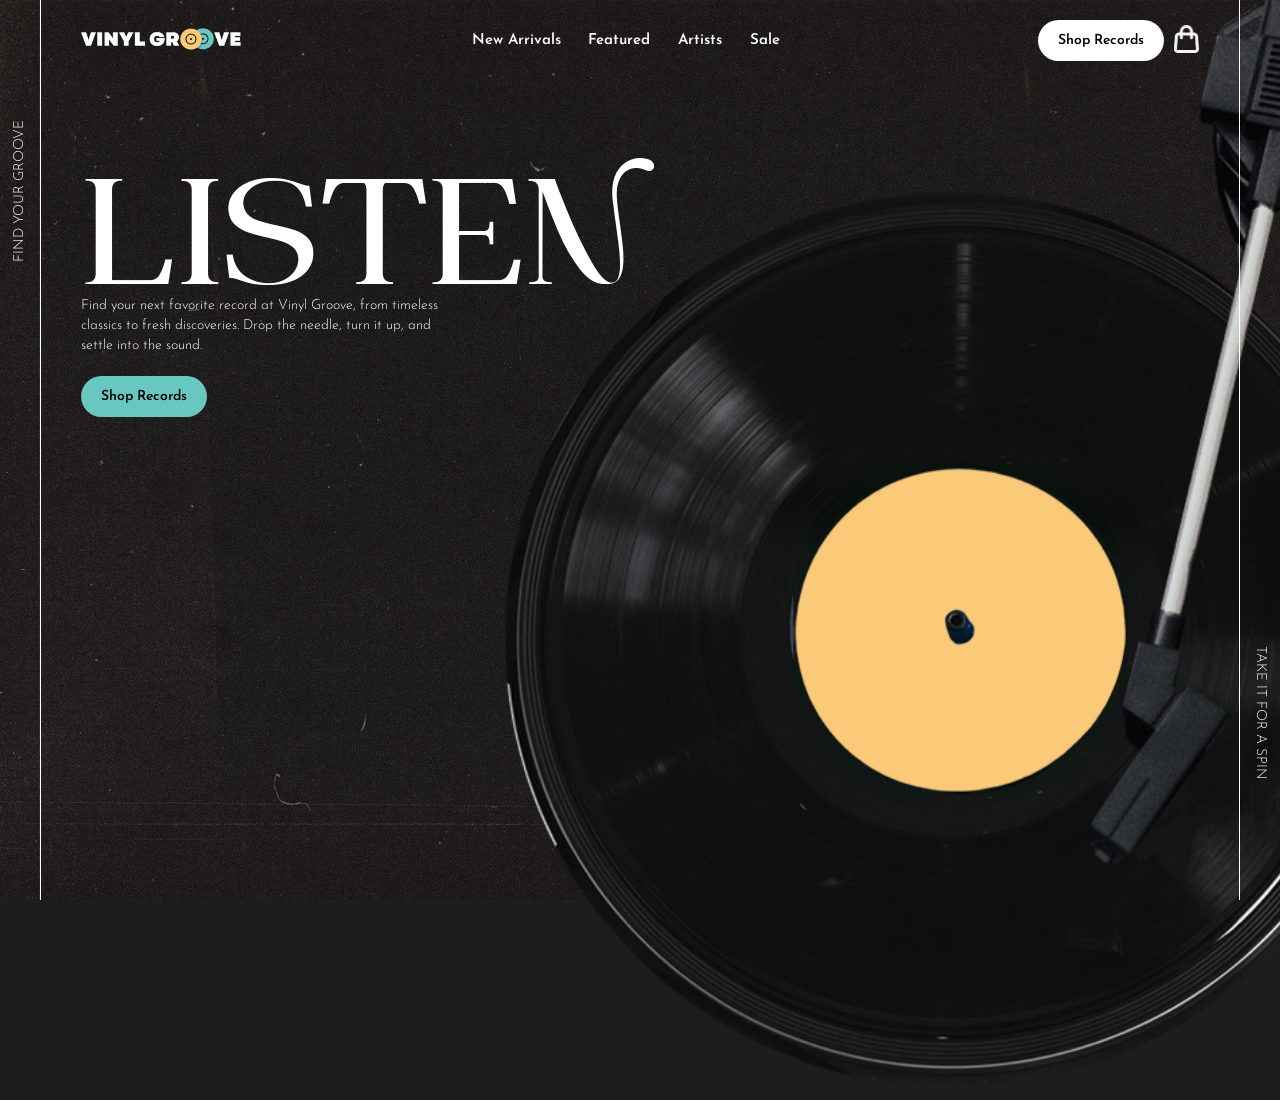
==== index.html @ 45698652 "HTML and Modal Pop-Up" ====
<!DOCTYPE html>
<html lang="en">

<head>
    <meta charset="UTF-8">
    <meta name="viewport" content="width=device-width, initial-scale=1.0">
    <title>Vinyl Groove</title>
    <link rel="stylesheet" type="text/css" href="styles.css" />
    <script defer src="script.js"></script>
</head>

<body>
    <div class="hero-img-background">
        <div class="find-your-groove">
            <p>Find Your Groove</p>
        </div>
        <div class="main-content">
            <header>
                <nav>
                    <h1>
                        <a href="index.html">
                            <img class="logo" src="images/Vinyl-Groove.png" alt="Vinyl Groove" />
                        </a>
                    </h1>
                    <label class="hamburger-menu">
                        <input type="checkbox" />
                    </label>
                    <ul class="nav-links">
                        <li><a href="index.html">New Arrivals</a></li>
                        <li><a href="">Featured</a></li>
                        <li><a href="">Artists</a></li>
                        <li><a href="">Sale</a></li>
                        <li><button data-modal-target="#modal" class="btn nav-btn hidden-on-desktop">Shop Records</button></li>
                    </ul>
                    <ul class="right-buttons">
                        <li><button data-modal-target="#modal" class="btn nav-btn hidden-on-mobile">Shop Records</button></li>
                        <li><a href=""><img src="images/Shopping_Bag.png" alt="Shopping Bag" class="shopping-bag" /></a></li>
                    </ul>
                </nav>
            </header>
            <main>
                <section id="hero">
                    <div class="hero-content">
                        <h2>Listen</h2>
                        <p>Find your next favorite record at Vinyl Groove, from timeless classics to fresh discoveries.
                            Drop the needle, turn it up, and settle into the sound.</p>
                        <button data-modal-target="#modal" class="btn">Shop Records</button>
                    </div>
                </section>
                <div class="modal" id="modal">
                    <div class="modal-content">
                        <button data-close-button class="close-button">&times;</button>
                        <div class="title-top">Buy One Record,</div>
                        <div class="title-bottom">Get One Free</div>
                        <div class="modal-body">
                            Double the vinyl, double the groove! Pick your favorites and give your collection a fresh
                            spin.
                        </div>
                        <button class="modal-btn">Shop the Sale</button>
                    </div>
                </div>
                <img id="modal-record" src="images/Modal_Record.png" alt="Vinyl Record" />
                <div id="overlay"></div>
            </main>
        </div>
        <div class="take-it-for-a-spin">
                <p>Take it for a Spin</p>
        </div>
    </div>
    <img class="record" src="images/Vinyl_Record.png" alt="Vinyl Record" />
    <img class="record-player" src="images/Vinyl_Record_Player.png" alt="Vinyl Record Player" />
</body>

</html>
---- styles.css ----
@import url("reset.css");
@import url('https://fonts.googleapis.com/css2?family=Josefin+Sans:ital,wght@0,100..700;1,100..700&display=swap');
@font-face {
    font-family: 'Miloner';
    src: url('fonts/miloner.medium.woff2') format('woff2');
    font-weight: normal;
    font-style: normal;
}

:root {
  --color-teal: #68C7C1;
  --color-brown: #764838;
  --color-darkgray: #1D1D1D;
  --color-yellow: #FACA78;

  --font-miloner: "Miloner", serif;
  --font-josefinsans: "Josefin Sans", sans-serif;

  --size-h2: 15rem;
  --size-bodytext: 1.4rem;
  --size-navtype: 1.5rem;

  --lineheight-h2: 135px;
  --lineheight-bodytext: 20px;
  --lineheight-navtype: 15px;

  --size-h2-tablet: 10rem;  
  --lineheight-h2-tablet: 120px;

  --size-h2-mobile: 8.5rem;
  --lineheight-h2-mobile: 90px;

  --size-h2-small-mobile: 6rem;
  --lineheight-h2-small-mobile: 65px;

  --fontweight-light: 300;
  --fontweight-semibold: 600;
  --fontweight-bold: 700;

  --bar-width: 30px;
  --bar-height: 3px;
  --hamburger-gap: 7px;
  --hamburger-margin-right: 4px;
  --hamburger-margin-top: 2px;
  --animation-timing: 500ms ease-in-out;
  --hamburger-height: calc(var(--bar-height) * 3 + var(--hamburger-gap) * 2);
}

/* -- Global -------------------------- */
html {
    font-size: 62.5%;
    font-family: var(--font-josefinsans);
    color: white;
    background-color: var(--color-darkgray);
    overflow: hidden;
}

a {
    color: white;
    text-decoration: none;
    font-weight: var(--fontweight-semibold);
}

.hero-img-background {
    background-image: url('images/Background-Image.png');
    background-size: cover;
    background-position: center;
    height: 100vh;
    display: flex;
}

h2 {
    font-family: var(--font-miloner);
    font-size: var(--size-h2);
    line-height: var(--lineheight-h2);
    text-transform: uppercase;
}

.find-your-groove {
    font-size: 1.4rem;
    font-weight: var(--fontweight-light);
    writing-mode: vertical-rl;
    transform: rotate(180deg);
    text-transform: uppercase;
    align-self: flex-start;
    padding-right: 1.3rem;
    padding-left: 1.3rem;
    padding-bottom: 12rem;
    border-left: 1px solid white;
    height: 100vh;
    z-index: 5;
    text-align: right;
}

.take-it-for-a-spin {
    font-size: 1.4rem;
    font-weight: var(--fontweight-light);
    writing-mode: vertical-rl;
    text-transform: uppercase;
    text-align: right;
    padding-right: 1.3rem;
    padding-left: 1.3rem;
    padding-bottom: 12rem;  
    border-left: 1px solid white;
    height: 100vh;
    z-index: 5;
}


.main-content {
    flex-grow: 1; 
}

.record-player {
    position: absolute;
    right: 0;
    bottom: 0;
    height: auto;
    width: 20%;
    z-index: 0;
}

/* -- Nav -------------------------- */
nav {
    display: flex;
    justify-content: space-between;
    align-items: center;
    padding: 2rem 4rem;
}

h1 {
    width: 160px;
}

.logo {
    width: 100%;
    height: auto;
}

.nav-links {
    display: flex;
    justify-content: space-between;
    font-size: var(--size-navtype);
    line-height: var(--lineheight-navtype);
    font-weight: var(--fontweight-semibold);
    width: 30%;
}

.nav-links li a:hover {
    color: var(--color-yellow);
    transition: 300ms ease-in-out;
}

.right-buttons {
    display: flex;
    gap: 1rem;
    align-items: center;
}

.hamburger-menu input {
    appearance: none;
}

.hamburger-menu {
    display: none;
}

.record {
    position: absolute;
    right: -30rem;
    bottom: -80%;
    width: 90%;
    height: auto;
}

.hidden-on-desktop {
    display: none;
}

.nav-btn {
    background-color: white;
}

.shopping-bag {
    width: 2.5rem;
    height: auto;
}

/* -- Hero Section -------------------------- */
#hero {
    padding-left: 4rem;
    min-height: 90vh;
    width: 100%;
    padding-top: 8rem;
}

.hero-content p {
    font-size: var(--size-bodytext);
    line-height: var(--lineheight-bodytext);
    font-weight: var(--fontweight-light);
    padding-bottom: 2rem;
    font-family: var(--font-josefinsans);
    width: 33%;
}

/* -- Buttons -------------------------- */
button {
    padding: 1.3rem 2rem;
    background-color: var(--color-teal);
    border-radius: 50px;
    border: none;
    font-weight: var(--fontweight-semibold);
    font-family: var(--font-josefinsans);
    font-size: var(--size-bodytext);
}

button a {
    color: black;
}

/* -- Modal -------------------------- */
*,
*::after,
*::before {
  box-sizing: border-box;
}

.modal {
  position: fixed;
  top: 50%;
  left: 50%;
  transform: translate(-50%, -50%) scale(0);
  transition: 200ms ease-in-out;
  z-index: 35;
  background-image: url('images/Modal_Background.png');
  background-size: cover;
  height: 500px;
  max-height: 80%;
  color: black;
  aspect-ratio: 1/1;
}

.modal.active {
  transform: translate(-50%, -50%) scale(1);
}

.title-top {
  font-size: 3.6rem;
  font-weight: var(--fontweight-light);
  text-align: center;
}

.title-bottom {
  font-size: 4.8rem;
  font-weight: var(--fontweight-bold);
  text-transform: uppercase;
  text-align: center;
}

.modal-btn {
    margin: 0 auto;
    display: block;
    background-color: var(--color-yellow);
}

.modal-btn:hover {
    background-color: var(--color-brown);
    transition: 300ms ease-in-out;
    color: white;
}

.close-button {
  cursor: pointer;
  border: none;
  outline: none;
  background: none;
  font-size: 6rem;
  font-weight: var(--fontweight-light);
  color: rgb(135, 135, 135);
}

.close-button:hover {
    color: rgba(0, 0, 0, .5);
    transition: 200ms ease-in-out;
}

.modal-body {
  text-align: center;
  width: 65%;
  font-weight: var(--fontweight-light);
  font-size: var(--size-bodytext);
  line-height: var(--lineheight-bodytext);
  margin: 0 auto;
  padding-top: 0.5rem;
  padding-bottom: 2rem;
}

#overlay {
  position: fixed;
  opacity: 0;
  top: 0;
  left: 0;
  right: 0;
  bottom: 0;
  background-color: rgba(0, 0, 0, .5);
  pointer-events: none;
  transition: 200ms ease-in-out;
}

#overlay.active {
  pointer-events: all;
  opacity: 1;
  z-index: 30;
}

#modal-record {
    transform: scale(0);
    position: fixed;
    top: 25%;
    left: 48%;
}

#modal-record.active {
    transform: scale(1);
    transition: 200ms ease-in-out;
    z-index: 31;
}

@media (max-width:1550px) {
    .record {
        bottom: -55%;
    }
}

@media (max-width:1440px) {
    .record {
        right: -15rem;
        bottom: -20rem;
        width: 75%;
    }
}

@media (max-width:1150px) {
    h1 {
        margin-right: auto;
        margin-left: auto;
    }

    .hero-content p {
        width: 50%;
    }

    .hidden-on-desktop {
        display: block;
    }

    .hidden-on-mobile {
        display: none;
    }

    h2 {
        font-size: var(--size-h2-mobile);
        line-height: var(--lineheight-h2-mobile);
        padding-top: 2rem;
    }
    .hamburger-menu::before,
    .hamburger-menu::after,
    .hamburger-menu input {
        content: "";
        width: var(--bar-width);
        height: var(--bar-height);
        background-color: white;
        transition: opacity var(--animation-timing), width var(--animation-timing), rotate var(--animation-timing), translate var(--animation-timing);
        transform-origin: right center;
        border-radius: 4px;
    }
    .hamburger-menu {
        --x-width: calc(var(--hamburger-height) * 1.414213562373095);

        display: flex;
        flex-direction: column;
        gap: var(--hamburger-gap);
        width: max-content;
        position: absolute;
        z-index: 20;
        cursor: pointer;
        padding: 0;
        margin-left: auto;
        margin-right: var(--hamburger-margin-right);
    }
    .hamburger-menu:has(input:checked) {
        position: fixed;
    }
    body:has(.hamburger-menu input:checked) {
    overflow: hidden;
}
    .hamburger-menu input {
        padding: 0;
        margin: 0;
        outline: none;
        pointer-events: none;
    }
    .hamburger-menu:has(input:checked)::before {
        rotate: -45deg;
        width: var(--x-width);
        translate: 0 calc(var(--bar-height) / -2);
    }
    .hamburger-menu:has(input:checked)::after {
        rotate: 45deg;
        width: var(--x-width);
        translate: 0 calc(var(--bar-height) / 2);
    }   
    .hamburger-menu input:checked {
        opacity: 0;
        width: 0;
    }
    .nav-links {
    position: fixed;        
    top: 0;
    right: 0;
    width: 100vw;           
    height: 100dvh;          
    
    translate: -100%;        
    transition: translate var(--animation-timing);

    display: flex;
    flex-direction: column;
    align-items: center;
    justify-content: center;

    gap: 5rem;
    background-image: url('images/Background-Image.png');
    background-size: cover;
    background-position: center;
    z-index: 10;
}
.hamburger-menu:has(input:checked) + .nav-links {
    translate: 0;
}
}

@media (max-width:800px) {
    .hero-content p {
        width: 70%;
    }
    .record {
        width: 90%;
    }

    .record-player {
        width: 22%;
    }
}

@media (max-width:700px) {
    .hero-content p {
        width: 85%;
    }
    .record {
        width: 100%;
    }

    .record-player {
        width: 25%;
    }
}

@media (max-width:600px) {
    .record {
        width: 130%;
    }

    .record-player {
        width: 30%;
    }
}

@media (max-width:455px) {
     .record {
        width: 173%;
    }

    h2 {
        font-size: var(--size-h2-small-mobile);
        line-height: var(--lineheight-h2-small-mobile);
        padding-top: 2rem;
    }
    .find-your-groove, .take-it-for-a-spin {
        font-size: 1.2rem;
        padding-left: 0.7rem;
        padding-right: 0.7rem;
        padding-bottom: 5rem; 
    }

    .logo {
        width: 120px;
        padding-left: 2rem;
    }
}

@media (max-width:320px) {
    h2 {
        font-size: 4rem;
    }

    .record {
        width: 200%;
    }
}
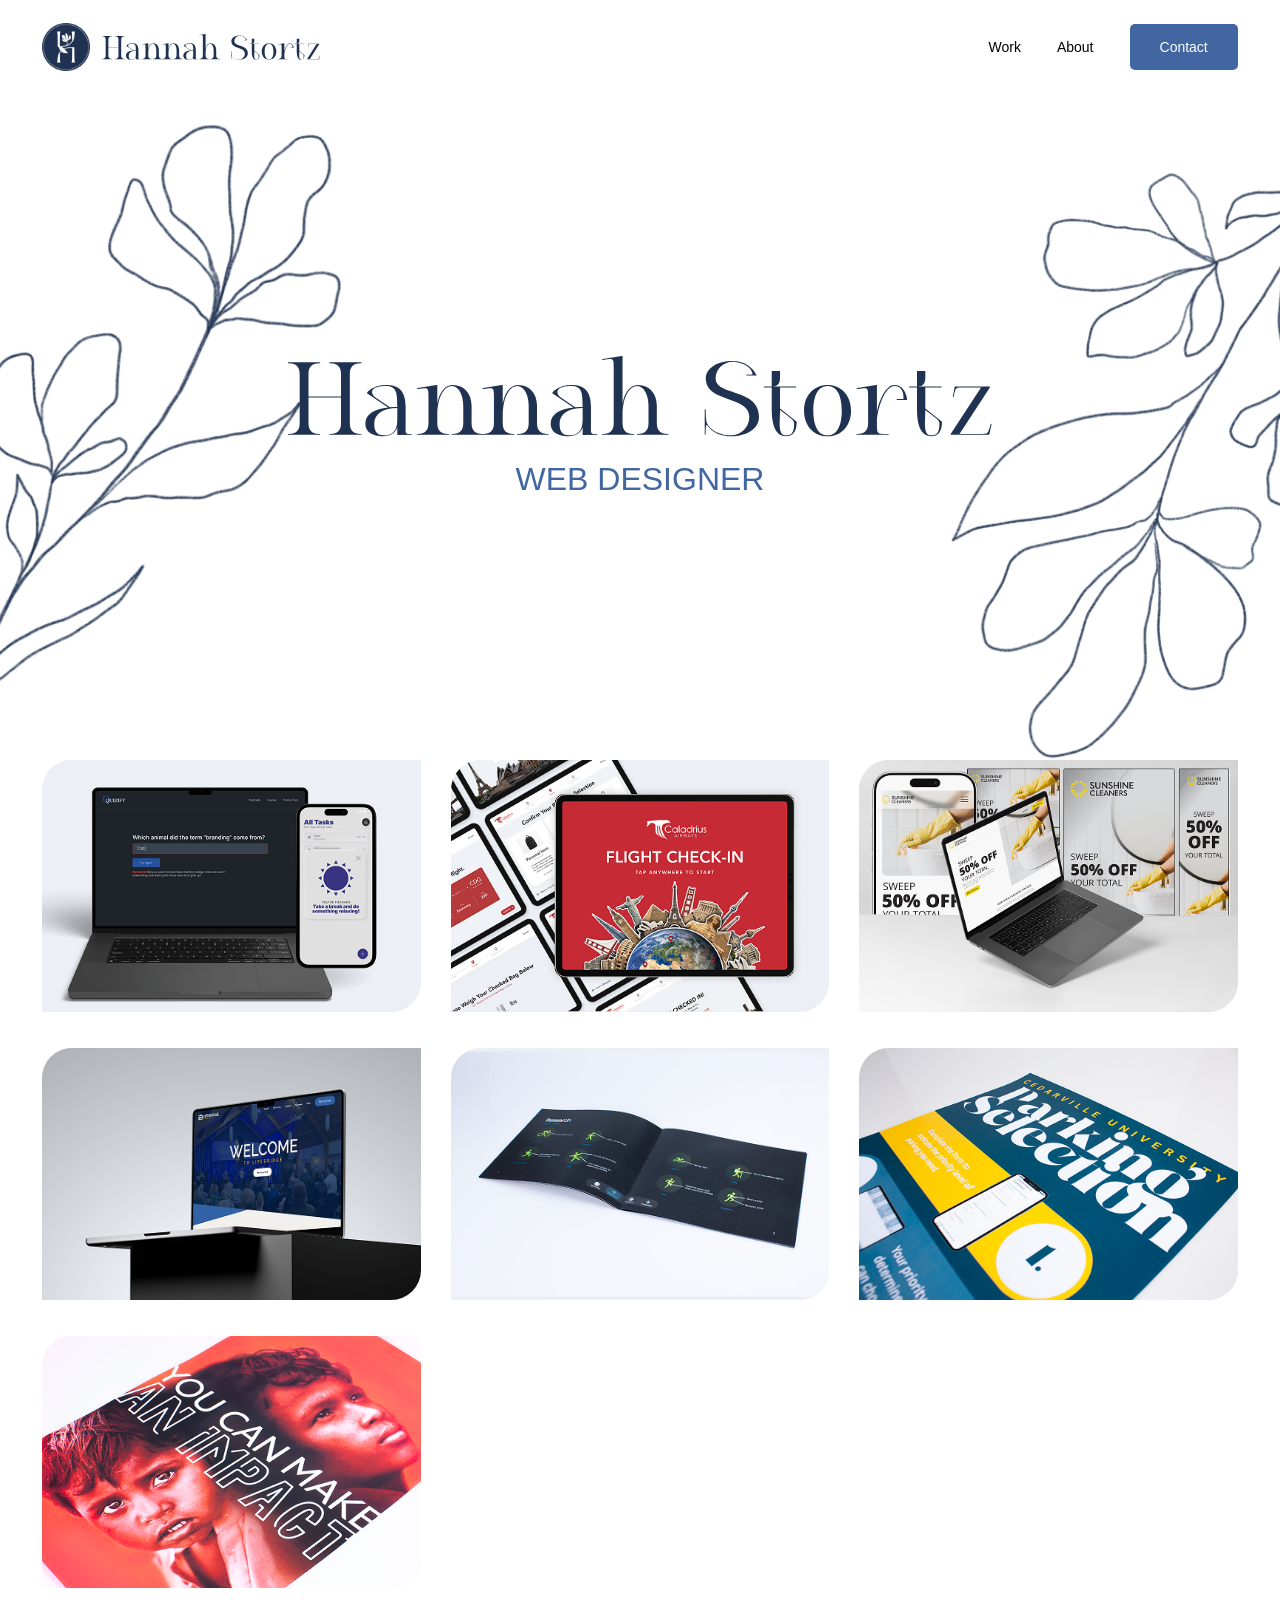
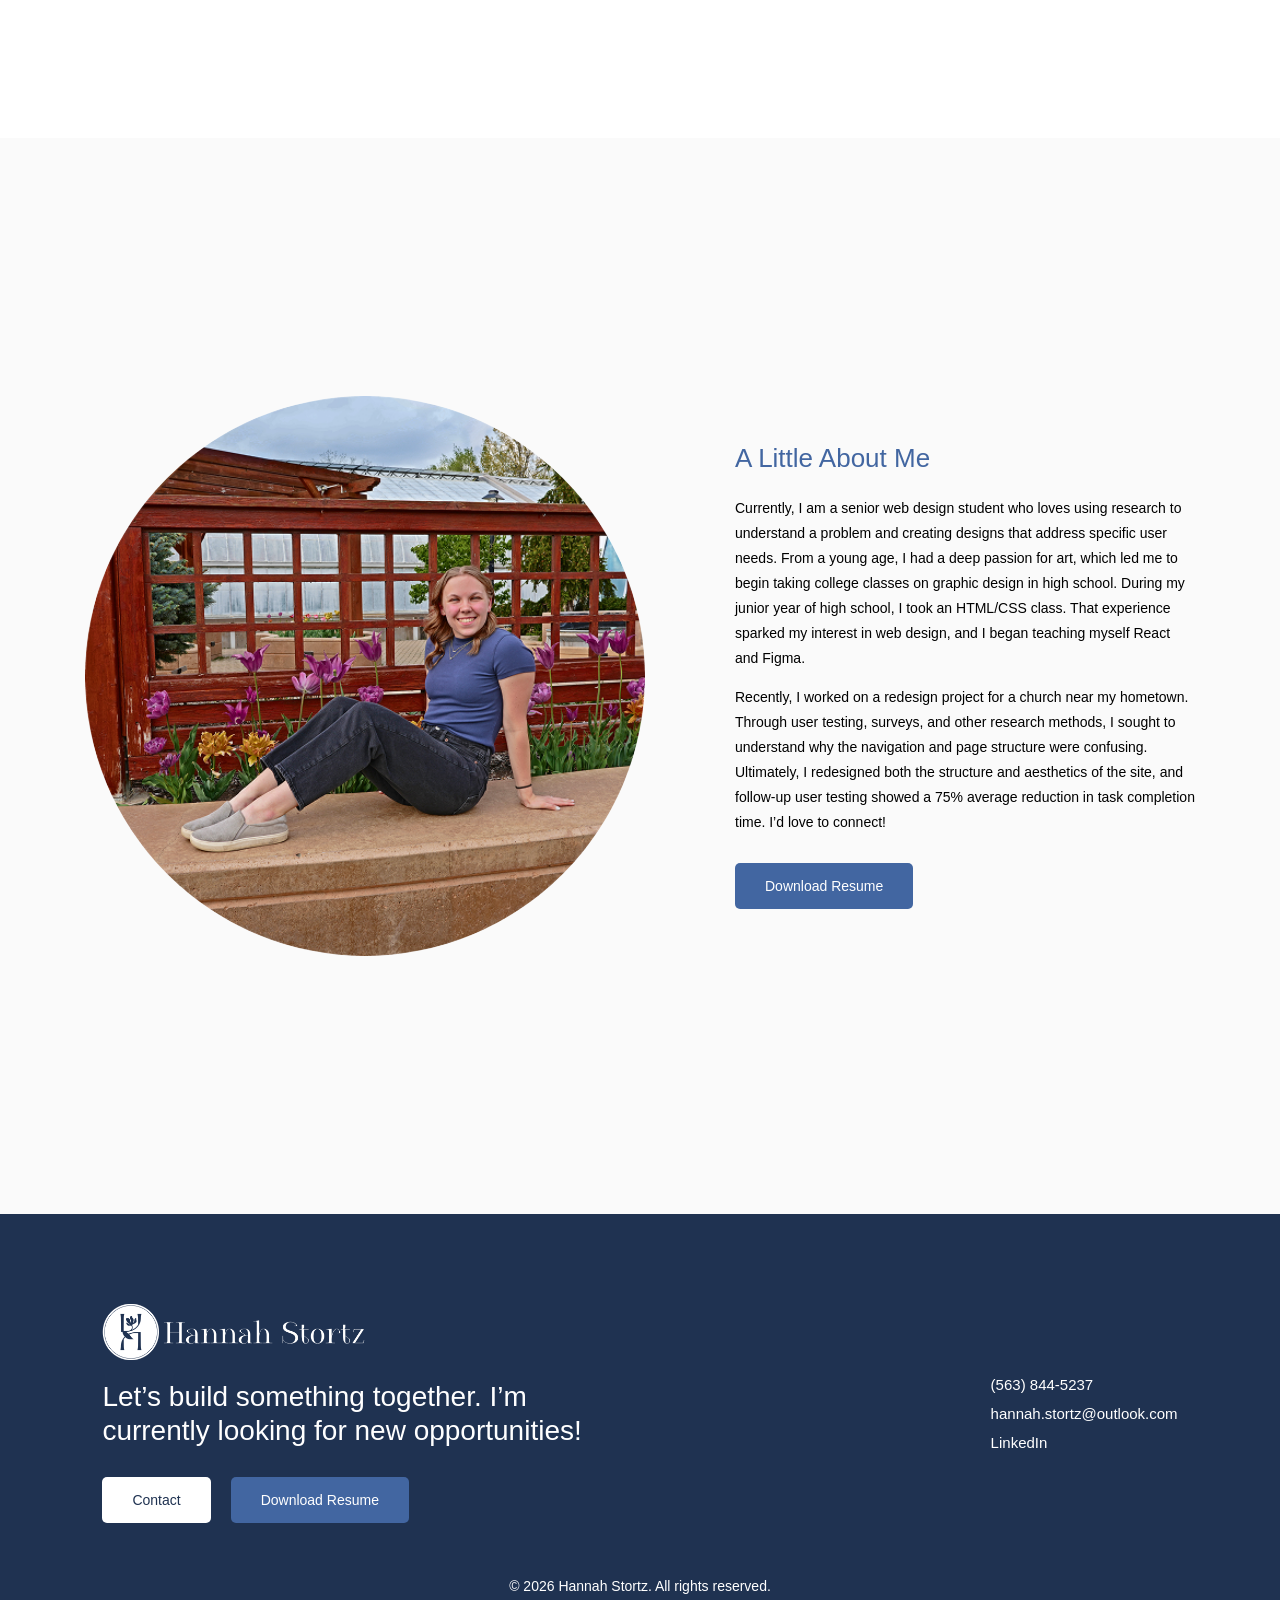
==== commit 24b0554e: "Add portfolio website" ====
--- a/index.html
+++ b/index.html
@@ -1,74 +1,232 @@
 <!DOCTYPE html>
 <html lang="en">
-
 <head>
-    <meta charset="UTF-8">
-    <meta name="viewport" content="width=device-width, initial-scale=1.0">
-    <title>Vinyl Groove</title>
-    <link rel="stylesheet" type="text/css" href="styles.css" />
-    <script defer src="script.js"></script>
+  <meta charset="UTF-8">
+  <meta name="viewport" content="width=device-width, initial-scale=1.0">
+  <title>Hannah Stortz | Web Designer</title>
+  <link rel="stylesheet" href="styles.css">
+  <link rel="icon" type="image/png" href="images/favicon.png">
+  <script src="script.js" defer></script>
 </head>
 
-<body>
-    <div class="hero-img-background">
-        <div class="find-your-groove">
-            <p>Find Your Groove</p>
+<body class="home">
+  <header class="header">
+    <a class="brand" href="index.html" aria-label="Hannah Stortz home">
+      <img src="images/logo.png" alt="">
+      <img src="images/hannah_stortz.svg" alt="Hannah Stortz">
+    </a>
+<button
+  class="menu-toggle"
+  type="button"
+  aria-label="Open navigation"
+  aria-expanded="false"
+  aria-controls="primary-nav"
+>
+  <span></span>
+  <span></span>
+  <span></span>
+</button>
+    <nav id="primary-nav" aria-label="Primary navigation">
+      <div class="work-dropdown">
+  <a
+  class="work-link work-toggle"
+  href="index.html#work"
+  aria-expanded="false"
+  aria-controls="work-menu"
+>
+  Work
+</a>
+
+  <div class="work-menu" id="work-menu" inert>
+    <p>Web Design</p>
+    <a href="project-page-coming.html">Emotional Microinteractions</a>
+    <a href="project-page-coming.html">Sunshine Cleaners</a>
+    <a href="flight-check-in.html">Flight Check-In Kiosk</a>
+    <a href="project-page-coming.html">LifeBridge Church</a>
+
+    <p>Graphic Design</p>
+    <a href="project-page-coming.html">Ultimate Frisbee Symbol</a>
+    <a href="project-page-coming.html">Ethnographic Parking Project</a>
+    <a href="project-page-coming.html">Social Justice Project</a>
+  </div>
+</div>
+      <a href="index.html#about">About</a>
+      <a class="button" href="mailto:hannah.stortz@outlook.com">
+        Contact
+      </a>
+    </nav>
+  </header>
+
+  <main id="home-page">
+    <section class="hero">
+      <img class="flower flower-left" src="images/flowers-left.png" alt="">
+      <img class="flower flower-right" src="images/flowers-right.png" alt="">
+
+      <div class="hero-title">
+        <h1>
+          <img src="images/hannah_stortz.svg" alt="Hannah Stortz">
+        </h1>
+        <p>WEB DESIGNER</p>
+      </div>
+    </section>
+
+    <section class="work-grid" id="work" aria-label="Selected work">
+      <a
+        class="project-card"
+        href="index.html?project=emotional-microinteractions"
+      >
+        <img src="images/emotional-microinteractions.png" alt="">
+        <span>
+          <strong>Emotional Microinteractions</strong>
+          <small>Fall 2026</small>
+        </span>
+      </a>
+
+      <a
+        class="project-card"
+        href="flight-check-in.html"
+      >
+        <img src="images/flight-check-in.png" alt="">
+        <span>
+          <strong>Flight Check-In Kiosk</strong>
+          <small>Fall 2026</small>
+        </span>
+      </a>
+
+      <a
+        class="project-card"
+        href="index.html?project=sunshine-cleaners"
+      >
+        <img src="images/sunshine-cleaners.png" alt="">
+        <span>
+          <strong>Sunshine Cleaners</strong>
+          <small>Fall 2026</small>
+        </span>
+      </a>
+
+      <a
+        class="project-card"
+        href="index.html?project=lifebridge-church"
+      >
+        <img src="images/lifebridge-church.png" alt="">
+        <span>
+          <strong>LifeBridge Church</strong>
+          <small>Fall 2026</small>
+        </span>
+      </a>
+
+      <a
+        class="project-card"
+        href="index.html?project=ultimate-frisbee-symbol"
+      >
+        <img src="images/ultimate-frisbee-symbol.png" alt="">
+        <span>
+          <strong>Ultimate Frisbee Symbol</strong>
+          <small>Spring 2026</small>
+        </span>
+      </a>
+
+      <a
+        class="project-card"
+        href="index.html?project=ethnographic-parking"
+      >
+        <img src="images/ethnographic-parking.png" alt="">
+        <span>
+          <strong>Ethnographic Parking Project</strong>
+          <small>Fall 2025</small>
+        </span>
+      </a>
+
+      <a
+        class="project-card"
+        href="index.html?project=social-justice"
+      >
+        <img src="images/social-justice.png" alt="">
+        <span>
+          <strong>Social Justice Project</strong>
+          <small>Fall 2024</small>
+        </span>
+      </a>
+    </section>
+
+    <section class="about" id="about">
+      <img
+        src="images/photo-of-hannah-stortz.png"
+        alt="Hannah Stortz sitting outside beside a garden"
+      >
+
+      <div>
+        <h2>A Little About Me</h2>
+
+        <p>
+          Currently, I am a senior web design student who loves using
+          research to understand a problem and creating designs that
+          address specific user needs. From a young age, I had a deep
+          passion for art, which led me to begin taking college classes
+          on graphic design in high school. During my junior year of
+          high school, I took an HTML/CSS class. That experience sparked
+          my interest in web design, and I began teaching myself React
+          and Figma.
+        </p>
+
+        <p>
+          Recently, I worked on a redesign project for a church near my
+          hometown. Through user testing, surveys, and other research
+          methods, I sought to understand why the navigation and page
+          structure were confusing. Ultimately, I redesigned both the
+          structure and aesthetics of the site, and follow-up user
+          testing showed a 75% average reduction in task completion
+          time. I’d love to connect!
+        </p>
+
+        <a class="button" href="docs/Stortz_Hannah_Resume.pdf" download>
+          Download Resume
+        </a>
+      </div>
+    </section>
+  </main>
+
+  <footer>
+    <div class="footer-main">
+      <div class="footer-pitch">
+        <a href="index.html">
+          <img src="images/full-logo.svg" alt="Hannah Stortz">
+        </a>
+
+        <p>
+          Let’s build something together. I’m currently looking for
+          new opportunities!
+        </p>
+
+        <div class="actions">
+          <a class="button light" href="mailto:hannah.stortz@outlook.com">
+            Contact
+          </a>
+
+          <a class="button" href="docs/Stortz_Hannah_Resume.pdf" download>
+            Download Resume
+          </a>
         </div>
-        <div class="main-content">
-            <header>
-                <nav>
-                    <h1>
-                        <a href="index.html">
-                            <img class="logo" src="images/Vinyl-Groove.png" alt="Vinyl Groove" />
-                        </a>
-                    </h1>
-                    <label class="hamburger-menu">
-                        <input type="checkbox" />
-                    </label>
-                    <ul class="nav-links">
-                        <li><a href="index.html">New Arrivals</a></li>
-                        <li><a href="">Featured</a></li>
-                        <li><a href="">Artists</a></li>
-                        <li><a href="">Sale</a></li>
-                        <li><button data-modal-target="#modal" class="btn nav-btn hidden-on-desktop">Shop Records</button></li>
-                    </ul>
-                    <ul class="right-buttons">
-                        <li><button data-modal-target="#modal" class="btn nav-btn hidden-on-mobile">Shop Records</button></li>
-                        <li><a href=""><img src="images/Shopping_Bag.png" alt="Shopping Bag" class="shopping-bag" /></a></li>
-                    </ul>
-                </nav>
-            </header>
-            <main>
-                <section id="hero">
-                    <div class="hero-content">
-                        <h2>Listen</h2>
-                        <p>Find your next favorite record at Vinyl Groove, from timeless classics to fresh discoveries.
-                            Drop the needle, turn it up, and settle into the sound.</p>
-                        <button data-modal-target="#modal" class="btn">Shop Records</button>
-                    </div>
-                </section>
-                <div class="modal" id="modal">
-                    <div class="modal-content">
-                        <button data-close-button class="close-button">&times;</button>
-                        <div class="title-top">Buy One Record,</div>
-                        <div class="title-bottom">Get One Free</div>
-                        <div class="modal-body">
-                            Double the vinyl, double the groove! Pick your favorites and give your collection a fresh
-                            spin.
-                        </div>
-                        <button class="modal-btn">Shop the Sale</button>
-                    </div>
-                </div>
-                <img id="modal-record" src="images/Modal_Record.png" alt="Vinyl Record" />
-                <div id="overlay"></div>
-            </main>
-        </div>
-        <div class="take-it-for-a-spin">
-                <p>Take it for a Spin</p>
-        </div>
+      </div>
+
+      <div class="contact-list">
+        <a href="tel:+15638445237">(563) 844-5237</a>
+
+        <a href="mailto:hannah.stortz@outlook.com">
+          hannah.stortz@outlook.com
+        </a>
+
+        <a
+          href="https://www.linkedin.com/in/hannahstortz/"
+          target="_blank"
+          rel="noopener noreferrer"
+        >
+          LinkedIn
+        </a>
+      </div>
     </div>
-    <img class="record" src="images/Vinyl_Record.png" alt="Vinyl Record" />
-    <img class="record-player" src="images/Vinyl_Record_Player.png" alt="Vinyl Record Player" />
+
+    <small>© 2026 Hannah Stortz. All rights reserved.</small>
+  </footer>
 </body>
-
 </html>
--- a/styles.css
+++ b/styles.css
@@ -1,510 +1,1107 @@
-@import url("reset.css");
-@import url('https://fonts.googleapis.com/css2?family=Josefin+Sans:ital,wght@0,100..700;1,100..700&display=swap');
 @font-face {
-    font-family: 'Miloner';
-    src: url('fonts/miloner.medium.woff2') format('woff2');
-    font-weight: normal;
-    font-style: normal;
+  font-family: "Commissioner";
+  src: url("https://static.figma.com/font/Commissioner_FLAR_VOLM_slnt_wght__1")
+    format("woff2");
+  font-style: normal;
+  font-weight: 100 900;
+  font-display: swap;
 }
 
 :root {
-  --color-teal: #68C7C1;
-  --color-brown: #764838;
-  --color-darkgray: #1D1D1D;
-  --color-yellow: #FACA78;
-
-  --font-miloner: "Miloner", serif;
-  --font-josefinsans: "Josefin Sans", sans-serif;
-
-  --size-h2: 15rem;
-  --size-bodytext: 1.4rem;
-  --size-navtype: 1.5rem;
-
-  --lineheight-h2: 135px;
-  --lineheight-bodytext: 20px;
-  --lineheight-navtype: 15px;
-
-  --size-h2-tablet: 10rem;  
-  --lineheight-h2-tablet: 120px;
-
-  --size-h2-mobile: 8.5rem;
-  --lineheight-h2-mobile: 90px;
-
-  --size-h2-small-mobile: 6rem;
-  --lineheight-h2-small-mobile: 65px;
-
-  --fontweight-light: 300;
-  --fontweight-semibold: 600;
-  --fontweight-bold: 700;
-
-  --bar-width: 30px;
-  --bar-height: 3px;
-  --hamburger-gap: 7px;
-  --hamburger-margin-right: 4px;
-  --hamburger-margin-top: 2px;
-  --animation-timing: 500ms ease-in-out;
-  --hamburger-height: calc(var(--bar-height) * 3 + var(--hamburger-gap) * 2);
-}
-
-/* -- Global -------------------------- */
-html {
-    font-size: 62.5%;
-    font-family: var(--font-josefinsans);
-    color: white;
-    background-color: var(--color-darkgray);
-    overflow: hidden;
+  --light-blue: #a9c4ef;
+  --blue: #4266a1;
+  --navy: #1f3251;
+  --pale: #fafafa;
+
+  color: #000;
+  background: #fff;
+  font-family: "Commissioner", sans-serif;
+  font-variation-settings: "FLAR" 0, "VOLM" 0;
+  scroll-behavior: smooth;
+}
+
+*,
+*::before,
+*::after {
+  box-sizing: border-box;
+}
+
+body {
+  margin: 0;
+}
+
+[hidden] {
+  display: none !important;
 }
 
 a {
-    color: white;
-    text-decoration: none;
-    font-weight: var(--fontweight-semibold);
-}
-
-.hero-img-background {
-    background-image: url('images/Background-Image.png');
-    background-size: cover;
-    background-position: center;
-    height: 100vh;
-    display: flex;
-}
-
-h2 {
-    font-family: var(--font-miloner);
-    font-size: var(--size-h2);
-    line-height: var(--lineheight-h2);
-    text-transform: uppercase;
-}
-
-.find-your-groove {
-    font-size: 1.4rem;
-    font-weight: var(--fontweight-light);
-    writing-mode: vertical-rl;
-    transform: rotate(180deg);
-    text-transform: uppercase;
-    align-self: flex-start;
-    padding-right: 1.3rem;
-    padding-left: 1.3rem;
-    padding-bottom: 12rem;
-    border-left: 1px solid white;
-    height: 100vh;
-    z-index: 5;
-    text-align: right;
-}
-
-.take-it-for-a-spin {
-    font-size: 1.4rem;
-    font-weight: var(--fontweight-light);
-    writing-mode: vertical-rl;
-    text-transform: uppercase;
-    text-align: right;
-    padding-right: 1.3rem;
-    padding-left: 1.3rem;
-    padding-bottom: 12rem;  
-    border-left: 1px solid white;
-    height: 100vh;
-    z-index: 5;
-}
-
-
-.main-content {
-    flex-grow: 1; 
-}
-
-.record-player {
-    position: absolute;
-    right: 0;
+  color: inherit;
+  text-decoration: none;
+}
+
+button {
+  font: inherit;
+}
+
+img {
+  display: block;
+  max-width: 100%;
+}
+
+h1,
+h2,
+p {
+  margin-top: 0;
+}
+
+:focus-visible {
+  outline: 3px solid var(--blue);
+  outline-offset: 5px;
+}
+
+/* HEADER */
+
+.header {
+  position: relative;
+  z-index: 5;
+  display: flex;
+  align-items: center;
+  justify-content: space-between;
+  height: 94px;
+  padding: 0 clamp(24px, 3.3vw, 50px);
+  background: #fff;
+}
+
+.brand {
+  display: flex;
+  align-items: center;
+  flex-shrink: 0;
+  gap: 12px;
+}
+
+.brand img:first-child {
+  width: 48px;
+  height: 48px;
+  object-fit: contain;
+}
+
+.brand img:last-child {
+  width: 218px;
+  height: 48px;
+  object-fit: contain;
+}
+
+.header nav {
+  display: flex;
+  align-items: center;
+  gap: 36px;
+  font-size: 14px;
+  font-weight: 500;
+}
+
+.header nav > a:not(.button):hover {
+  color: var(--blue);
+}
+
+.header nav > a:not(.button) {
+  transition: color 0.2s;
+}
+
+.work-dropdown {
+  position: relative;
+}
+
+.work-toggle {
+  position: relative;
+  display: block;
+  padding: 10px 0;
+  border: 0;
+  background: transparent;
+  color: inherit;
+  font: inherit;
+  cursor: pointer;
+}
+
+/* Underline draws in from the left, then exits to the right. */
+.work-toggle::after {
+  content: "";
+  position: absolute;
+  bottom: 3px;
+  left: 0;
+  width: 100%;
+  height: 2px;
+  border-radius: 2px;
+  background: var(--blue);
+  transform: scaleX(0);
+  transform-origin: right;
+  transition: transform 0.3s ease;
+}
+
+.work-dropdown.is-open .work-toggle::after {
+  transform: scaleX(1);
+  transform-origin: left;
+}
+
+.work-menu {
+  position: absolute;
+  top: 100%;
+  left: -24px;
+  z-index: 10;
+  width: max-content;
+  max-width: calc(100vw - 48px);
+  padding: 24px;
+  border-radius: 8px;
+  background: #fff;
+  box-shadow: 0 12px 35px #1f32511a;
+
+  opacity: 0;
+  visibility: hidden;
+  transform: translateY(10px);
+  transition:
+    opacity 0.25s ease,
+    transform 0.25s ease,
+    visibility 0.25s;
+}
+
+.work-dropdown.is-open .work-menu {
+  opacity: 1;
+  visibility: visible;
+  transform: translateY(0);
+}
+
+.work-menu p {
+  margin: 0 0 10px;
+  color: var(--navy);
+  font-size: 12px;
+  font-weight: 400;
+  letter-spacing: 0.08em;
+  text-transform: uppercase;
+}
+
+.work-menu p:not(:first-child) {
+  margin-top: 24px;
+}
+
+.work-menu a {
+  display: block;
+  padding: 9px 0;
+  font-size: 15px;
+  font-weight: 500;
+}
+
+/* Shared color effect for navigation text links. */
+.header nav a:not(.button),
+.work-toggle {
+  transition: color 0.2s ease;
+}
+
+.header nav a:not(.button):hover,
+.header nav a:not(.button):focus-visible,
+.work-toggle:hover,
+.work-toggle:focus-visible,
+.work-dropdown.is-open .work-toggle {
+  color: var(--blue);
+}
+
+@media (prefers-reduced-motion: reduce) {
+  .work-toggle,
+  .work-toggle::after,
+  .work-menu,
+  .header nav a:not(.button),
+  .menu-toggle span,
+  .header nav {
+    transition: none;
+  }
+}
+
+/* BUTTONS */
+
+.button {
+  display: inline-flex;
+  align-items: center;
+  justify-content: center;
+  padding: 15px 30px;
+  border: 0;
+  border-radius: 5px;
+  background: var(--blue);
+  color: #fff;
+  font-size: 14px;
+  font-weight: 500;
+  text-align: center;
+  cursor: pointer;
+
+  transition: background-color 0.2s ease, color 0.2s ease;
+}
+
+.button:hover {
+  background: var(--navy);
+}
+
+.button.light {
+  background: #fff;
+  color: var(--navy);
+}
+
+.button.light:hover {
+  background: #e5eaf2;
+}
+
+/* HOME HERO */
+
+.hero {
+  position: relative;
+  display: grid;
+  place-items: center;
+  height: 666px;
+  overflow: clip visible;
+}
+
+.flower {
+  position: absolute;
+  width: clamp(220px, 30vw, 460px);
+  max-width: none;
+  top: 50%;
+  pointer-events: none;
+}
+
+.flower-left {
+  left: -3%;
+  transform: translateY(-50%);
+}
+
+.flower-right {
+  right: -3%;
+  transform: translateY(-50%);
+}
+
+.hero-title {
+  z-index: 1;
+  color: var(--blue);
+  font-size: 32px;
+  font-weight: 500;
+  text-align: center;
+}
+
+.hero-title h1 {
+  margin: 0 0 24px;
+  line-height: 1;
+}
+
+.hero-title img {
+  width: min(706px, 55vw);
+}
+
+.hero-title p {
+  margin-bottom: 0;
+}
+
+/* PROJECT GRID */
+
+.work-grid {
+  display: grid;
+  grid-template-columns: repeat(3, minmax(0, 1fr));
+  gap: 36px 30px;
+  padding: 0 clamp(24px, 3.3vw, 50px) 150px;
+  scroll-margin-top: 30px;
+}
+
+.project-card {
+  position: relative;
+  aspect-ratio: 446 / 297;
+  overflow: hidden;
+  border-radius: 30px 0 30px 0;
+  background: #eee;
+}
+
+.project-card > img {
+  width: 100%;
+  height: 100%;
+  object-fit: cover;
+  transition: transform 0.3s;
+}
+
+.project-card span {
+  position: absolute;
+  inset: 0;
+  display: flex;
+  flex-direction: column;
+  align-items: center;
+  justify-content: center;
+  padding: 20px;
+  background: #1f3251c7;
+  color: #fff;
+  text-align: center;
+  opacity: 0;
+  transition: opacity 0.3s;
+}
+
+.project-card strong {
+  font-size: 26px;
+  font-weight: 500;
+}
+
+.project-card small {
+  margin-top: 12px;
+  font-size: 14px;
+}
+
+.project-card:hover > img {
+  transform: scale(1.03);
+}
+
+.project-card:hover span,
+.project-card:focus-visible span {
+  opacity: 1;
+}
+
+/* ABOUT */
+
+.about {
+  display: grid;
+  grid-template-columns: minmax(0, 560px) minmax(0, 460px);
+  align-items: center;
+  justify-content: center;
+  gap: 90px;
+  min-height: 1076px;
+  padding: 80px 30px;
+  background: var(--pale);
+}
+
+.about > img {
+  width: 100%;
+  border-radius: 50%;
+}
+
+.about h2,
+.case-study h2 {
+  color: var(--blue);
+  font-size: 26px;
+  font-weight: 500;
+}
+
+.about p,
+.case-study p {
+  font-size: 14px;
+  line-height: 25px;
+}
+
+.about .button {
+  margin-top: 14px;
+}
+
+/* FOOTER */
+
+footer {
+  padding: 90px clamp(24px, 8vw, 150px) 24px;
+  background: var(--navy);
+  color: #fff;
+}
+
+.footer-main {
+  display: flex;
+  justify-content: space-between;
+  gap: 80px;
+  max-width: 1100px;
+  margin-inline: auto;
+}
+
+.footer-pitch {
+  max-width: 505px;
+}
+
+.footer-pitch img {
+  width: 263px;
+}
+
+.footer-pitch p {
+  margin: 20px 0 30px;
+  font-size: 28px;
+  font-weight: 300;
+  line-height: 1.2;
+}
+
+.actions {
+  display: flex;
+  gap: 20px;
+}
+
+.contact-list {
+  display: flex;
+  flex-direction: column;
+  gap: 12px;
+  padding-top: 72px;
+  font-weight: 500;
+  font-size: 15px;
+  white-space: nowrap;
+}
+
+.contact-list a {
+  transition: color 0.2s;
+}
+
+.contact-list a:hover {
+  color: var(--light-blue);
+}
+
+footer small {
+  display: block;
+  margin-top: 55px;
+  font-size: 14px;
+  text-align: center;
+}
+
+footer :focus-visible {
+  outline-color: #fff;
+}
+
+footer .button:not(.light):hover {
+  background: var(--light-blue);
+  color: var(--navy);
+}
+
+/* PROJECT PAGE */
+
+.case-hero {
+  display: grid;
+  grid-template-columns: minmax(0, 420px) minmax(0, 1fr);
+  align-items: center;
+  gap: 60px;
+  max-width: 1310px;
+  margin: 110px auto 120px;
+  padding: 0 30px;
+}
+
+.case-hero h1 {
+  color: var(--navy);
+  font-size: 64px;
+  font-weight: 400;
+  line-height: 1;
+}
+
+.case-hero img,
+.overview img {
+  width: 100%;
+}
+
+.pale {
+  background: var(--pale);
+}
+
+.overview {
+  display: grid;
+  grid-template-columns: minmax(0, 446px) minmax(0, 689px);
+  align-items: center;
+  justify-content: center;
+  gap: 90px;
+  padding: 115px 30px;
+}
+
+.overview h2:nth-of-type(2) {
+  margin-top: 38px;
+}
+
+.process-line {
+  display: flex;
+  align-items: center;
+  height: 116px;
+  overflow: hidden;
+  color: #1f325173;
+  font-size: 18px;
+  font-weight: 600;
+}
+
+.process-track {
+  display: flex;
+  flex-shrink: 0;
+  width: max-content;
+  animation: scroll-process 30s linear infinite;
+}
+
+.process-track span {
+  flex-shrink: 0;
+  padding-right: 3px;
+  white-space: nowrap;
+}
+
+.approach img, .gallery img {
+  width: 100%;
+  box-shadow: none !important;
+  filter: drop-shadow(0 4px 5px rgba(0, 0, 0, 0.2));
+}
+
+@keyframes scroll-process {
+  from {
+    transform: translateX(0);
+  }
+
+  to {
+    transform: translateX(-50%);
+  }
+}
+
+.approach {
+  display: grid;
+  grid-template-columns: minmax(0, 1.6fr) minmax(0, 460px);
+  align-items: center;
+  gap: 20px;
+  padding: 0 clamp(50px, 12vw, 200px) 115px 0;
+}
+
+.approach img {
+  width: 100%;
+  box-shadow: 8px 8px 20px #0002;
+}
+
+.approach .button {
+  margin-top: 12px;
+}
+
+@media (min-width: 901px) {
+  .approach {
+    padding-left: 0;
+    padding-right: clamp(30px, 6vw, 100px);
+    gap: 50px;
+    overflow: clip;
+  }
+
+  .approach > img {
+    width: calc(100% + 50px);
+    max-width: none;
+    margin-left: -100px;
+  }
+}
+
+.gallery {
+  padding: 145px 0;
+}
+
+.gallery h2 {
+  text-align: center;
+}
+
+.gallery-track {
+  display: flex;
+  gap: 0;
+  overflow-x: auto;
+  padding: 20px 4px;
+}
+
+.gallery img {
+  flex: 0 0 auto;
+  width: 43vw;
+  min-width: 480px;
+  max-width: none;
+  object-fit: contain;
+  box-shadow: 8px 8px 20px #0002;
+}
+
+.outcome {
+  display: grid;
+  grid-template-columns: minmax(0, 1.3fr) minmax(0, 1fr);
+  align-items: center;
+  gap: 50px;
+  padding: 115px clamp(30px, 6vw, 100px);
+}
+
+.brand-board {
+  position: relative;
+  min-height: 620px;
+}
+
+.brand-board img {
+  position: absolute;
+  width: 42%;
+  border: 3px solid #000;
+  border-radius: 15px;
+  box-shadow: 8px 8px 20px #0001;
+}
+
+.brand-board img:nth-child(1) {
+  top: 25px;
+  left: 0;
+}
+
+.brand-board img:nth-child(2) {
+  top: 0;
+  left: 38%;
+}
+
+.brand-board img:nth-child(3) {
+  top: 55%;
+  left: 19%;
+}
+
+/* COMING SOON */
+
+.blank {
+  display: grid;
+  place-content: center;
+  min-height: 70vh;
+  padding: 30px;
+  color: var(--navy);
+  text-align: center;
+}
+
+.blank h1 {
+  font-size: 48px;
+}
+
+.blank a {
+  text-decoration: underline;
+}
+
+/* USER-FLOW POPUP */
+
+.lightbox {
+  position: fixed;
+  inset: 0;
+  width: 100%;
+  max-width: none;
+  height: 100%;
+  max-height: none;
+  margin: 0;
+  padding: 5vw;
+  border: 0;
+  background: transparent;
+}
+
+.lightbox[open] {
+  display: grid;
+  place-items: center;
+}
+
+.lightbox::backdrop {
+  background: #07101dde;
+}
+
+.lightbox img {
+  max-width: 100%;
+  max-height: 90vh;
+  object-fit: contain;
+  box-shadow: 0 10px 40px #000;
+  border-radius: 16px;
+}
+
+.lightbox-close {
+  position: fixed;
+  top: 18px;
+  right: 24px;
+  padding: 0 8px;
+  border: 0;
+  background: transparent;
+  color: #fff;
+  font-size: 48px;
+  cursor: pointer;
+}
+
+.lightbox-close:focus-visible {
+  outline-color: #fff;
+}
+
+body.modal-open {
+  overflow: hidden;
+}
+
+/* TABLET */
+
+@media (max-width: 900px) {
+    .header nav {
+  text-align: center;
+  justify-content: safe center;
+}
+
+.work-dropdown {
+  max-width: 100%;
+  flex-shrink: 0;
+}
+
+.work-toggle {
+  width: fit-content;
+  margin-inline: auto;
+}
+  .header {
+    height: 80px;
+  }
+
+  .brand img:first-child {
+    width: 40px;
+    height: 40px;
+  }
+
+  .brand img:last-child {
+    width: 160px;
+  }
+
+  .header nav {
+    gap: 16px;
+  }
+
+  .header .button {
+    padding: 12px 18px;
+  }
+
+  .hero {
+    height: 500px;
+  }
+
+  .flower {
+  width: 38vw;
+  opacity: 0.7;
+}
+
+.flower-left {
+  left: -8%;
+}
+
+.flower-right {
+  right: -8%;
+}
+
+  .hero-title {
+    font-size: 22px;
+  }
+
+  .hero-title img {
+    width: 70vw;
+  }
+
+  .work-grid {
+    grid-template-columns: repeat(2, minmax(0, 1fr));
+    padding-bottom: 100px;
+  }
+
+  .about {
+    grid-template-columns: minmax(0, 420px);
+    gap: 45px;
+    min-height: auto;
+  }
+
+  .footer-main {
+    flex-direction: column;
+    gap: 40px;
+  }
+
+  .contact-list {
+    padding-top: 0;
+  }
+
+  .case-hero,
+  .overview,
+  .approach,
+  .outcome {
+    grid-template-columns: minmax(0, 1fr);
+  }
+
+  .case-hero {
+    margin: 50px auto 70px;
+  }
+
+  .case-hero h1 {
+    font-size: 48px;
+  }
+
+  .overview,
+  .approach,
+  .outcome {
+    gap: 45px;
+    padding: 70px 30px;
+  }
+
+
+  .gallery {
+    padding: 80px 0;
+  }
+
+  .brand-board {
+    min-height: 500px;
+  }
+
+  footer {
+    padding: 70px 30px 24px;
+  }
+}
+
+/* MOBILE */
+
+@media (max-width: 560px) {
+  .header {
+    flex-wrap: wrap;
+    justify-content: center;
+    gap: 12px;
+    height: auto;
+    padding: 16px 24px;
+  }
+
+  .brand img:last-child {
+    width: 125px;
+  }
+
+  .header nav {
+    justify-content: center;
+    gap: 20px;
+    width: 100%;
+  }
+
+  .hero {
+    height: 390px;
+  }
+
+  .flower {
+  width: 52vw;
+}
+
+.flower-left {
+  left: -25%;
+}
+
+.flower-right {
+  right: -25%;
+}
+
+  .hero-title img {
+    width: 76vw;
+  }
+
+  .work-grid {
+    grid-template-columns: minmax(0, 1fr);
+    gap: 20px;
+  }
+
+  .project-card span {
+    justify-content: flex-end;
+    padding-bottom: 24px;
+    background: linear-gradient(transparent 45%, #1f3251dd);
+    opacity: 1;
+  }
+
+  .project-card strong {
+    font-size: 20px;
+  }
+
+  .project-card small {
+    margin-top: 4px;
+  }
+
+  .about {
+    padding: 70px 24px;
+  }
+
+  .about h2 {
+    font-size: 24px;
+  }
+
+  .footer-main {
+    display: block;
+  }
+
+  .footer-pitch p {
+    font-size: 24px;
+  }
+
+  .actions {
+    flex-direction: column;
+    align-items: stretch;
+  }
+
+  .contact-list {
+    padding-top: 50px;
+    font-size: 13px;
+    white-space: normal;
+    overflow-wrap: anywhere;
+  }
+
+  .case-hero h1 {
+    font-size: 42px;
+  }
+
+  .gallery img {
+    min-width: 86vw;
+  }
+
+  .outcome {
+    padding-inline: 24px;
+  }
+
+  .brand-board {
+    min-height: 350px;
+  }
+
+  .blank h1 {
+    font-size: 34px;
+  }
+}
+
+@media (prefers-reduced-motion: reduce) {
+  :root {
+    scroll-behavior: auto;
+  }
+
+  .button,
+  .project-card > img,
+  .project-card span {
+    transition: none;
+  }
+  .process-track {
+    animation: none;
+  }
+
+  .process-line {
+    overflow-x: auto;
+  }
+
+  .process-track span[aria-hidden="true"] {
+    display: none;
+  }
+}
+
+@media (min-width: 901px) {
+  .case-hero {
+    grid-template-columns: minmax(0, 1fr) minmax(0, 420px);
+  }
+
+  .case-hero > img {
+    order: -1;
+  }
+}
+
+@media (min-width: 901px) {
+  .outcome {
+    grid-template-columns: minmax(0, 2.1fr) minmax(0, 1fr);
+    gap: clamp(24px, 2.5vw, 50px);
+    padding: 115px clamp(40px, 9vw, 150px);
+  }
+
+  .brand-board {
+    min-height: 0;
+    aspect-ratio: 1.22 / 1;
+  }
+
+  .brand-board img:nth-child(1) {
+    width: 48%;
+    left: 0;
+    top: 3.5%;
+  }
+
+  .brand-board img:nth-child(2) {
+    width: 48%;
+    left: 52%;
+    top: 0;
+  }
+
+  .brand-board img:nth-child(3) {
+    width: 57%;
+    left: 20%;
+    top: auto;
     bottom: 0;
-    height: auto;
-    width: 20%;
-    z-index: 0;
-}
-
-/* -- Nav -------------------------- */
-nav {
-    display: flex;
+  }
+}
+
+.menu-toggle {
+  display: none;
+}
+
+@media (max-width: 900px) {
+  .header {
+    flex-wrap: nowrap;
     justify-content: space-between;
-    align-items: center;
-    padding: 2rem 4rem;
-}
-
-h1 {
-    width: 160px;
-}
-
-.logo {
+    height: 80px;
+    padding: 16px 24px;
+  }
+
+  .menu-toggle {
+    display: grid;
+    place-content: center;
+    gap: 5px;
+    flex-shrink: 0;
+    width: 44px;
+    height: 44px;
+    padding: 0;
+    border: 0;
+    background: transparent;
+    color: var(--navy);
+    cursor: pointer;
+  }
+
+  .menu-toggle span {
+    display: block;
+    width: 24px;
+    height: 2px;
+    border-radius: 2px;
+    background: currentColor;
+    transition: transform 0.5s ease, opacity 0.5s ease;
+  }
+
+  .menu-toggle:hover {
+    color: var(--blue);
+  }
+
+  .menu-toggle[aria-expanded="true"] span:nth-child(1) {
+    transform: translateY(7px) rotate(45deg);
+  }
+
+  .menu-toggle[aria-expanded="true"] span:nth-child(2) {
+    opacity: 0;
+  }
+
+  .menu-toggle[aria-expanded="true"] span:nth-child(3) {
+    transform: translateY(-7px) rotate(-45deg);
+  }
+
+.header nav {
+  position: fixed;
+  inset: 0;
+  z-index: 10;
+  display: flex;
+  flex-direction: column;
+  align-items: center;
+  justify-content: center;
+  gap: 20px;
+  width: 100%;
+  height: 100dvh;
+  max-height: none;
+  padding: 110px 24px 40px;
+  overflow-y: auto;
+  background: #fff;
+  box-shadow: none;
+
+  opacity: 0;
+  visibility: hidden;
+  pointer-events: none;
+  transition: opacity 0.5s ease, visibility 0.5s;
+}
+
+.header nav.is-open {
+  opacity: 1;
+  visibility: visible;
+  pointer-events: auto;
+}
+
+.header .brand,
+.menu-toggle {
+  position: relative;
+  z-index: 11;
+}
+
+  .header nav > a:not(.button) {
+    padding-block: 10px;
+  }
+
+  .work-dropdown {
+    display: block;
+  }
+
+  .work-menu {
+    position: static;
+    display: none;
     width: 100%;
-    height: auto;
-}
-
-.nav-links {
-    display: flex;
-    justify-content: space-between;
-    font-size: var(--size-navtype);
-    line-height: var(--lineheight-navtype);
-    font-weight: var(--fontweight-semibold);
-    width: 30%;
-}
-
-.nav-links li a:hover {
-    color: var(--color-yellow);
-    transition: 300ms ease-in-out;
-}
-
-.right-buttons {
-    display: flex;
-    gap: 1rem;
-    align-items: center;
-}
-
-.hamburger-menu input {
-    appearance: none;
-}
-
-.hamburger-menu {
-    display: none;
-}
-
-.record {
-    position: absolute;
-    right: -30rem;
-    bottom: -80%;
-    width: 90%;
-    height: auto;
-}
-
-.hidden-on-desktop {
-    display: none;
-}
-
-.nav-btn {
-    background-color: white;
-}
-
-.shopping-bag {
-    width: 2.5rem;
-    height: auto;
-}
-
-/* -- Hero Section -------------------------- */
-#hero {
-    padding-left: 4rem;
-    min-height: 90vh;
-    width: 100%;
-    padding-top: 8rem;
-}
-
-.hero-content p {
-    font-size: var(--size-bodytext);
-    line-height: var(--lineheight-bodytext);
-    font-weight: var(--fontweight-light);
-    padding-bottom: 2rem;
-    font-family: var(--font-josefinsans);
-    width: 33%;
-}
-
-/* -- Buttons -------------------------- */
-button {
-    padding: 1.3rem 2rem;
-    background-color: var(--color-teal);
-    border-radius: 50px;
-    border: none;
-    font-weight: var(--fontweight-semibold);
-    font-family: var(--font-josefinsans);
-    font-size: var(--size-bodytext);
-}
-
-button a {
-    color: black;
-}
-
-/* -- Modal -------------------------- */
-*,
-*::after,
-*::before {
-  box-sizing: border-box;
-}
-
-.modal {
-  position: fixed;
-  top: 50%;
-  left: 50%;
-  transform: translate(-50%, -50%) scale(0);
-  transition: 200ms ease-in-out;
-  z-index: 35;
-  background-image: url('images/Modal_Background.png');
-  background-size: cover;
-  height: 500px;
-  max-height: 80%;
-  color: black;
-  aspect-ratio: 1/1;
-}
-
-.modal.active {
-  transform: translate(-50%, -50%) scale(1);
-}
-
-.title-top {
-  font-size: 3.6rem;
-  font-weight: var(--fontweight-light);
-  text-align: center;
-}
-
-.title-bottom {
-  font-size: 4.8rem;
-  font-weight: var(--fontweight-bold);
-  text-transform: uppercase;
-  text-align: center;
-}
-
-.modal-btn {
-    margin: 0 auto;
+    max-width: none;
+    padding: 16px;
+    box-shadow: none;
+    transform: none;
+    transition: none;
+  }
+
+  .work-dropdown.is-open .work-menu {
     display: block;
-    background-color: var(--color-yellow);
-}
-
-.modal-btn:hover {
-    background-color: var(--color-brown);
-    transition: 300ms ease-in-out;
-    color: white;
-}
-
-.close-button {
-  cursor: pointer;
-  border: none;
-  outline: none;
-  background: none;
-  font-size: 6rem;
-  font-weight: var(--fontweight-light);
-  color: rgb(135, 135, 135);
-}
-
-.close-button:hover {
-    color: rgba(0, 0, 0, .5);
-    transition: 200ms ease-in-out;
-}
-
-.modal-body {
-  text-align: center;
-  width: 65%;
-  font-weight: var(--fontweight-light);
-  font-size: var(--size-bodytext);
-  line-height: var(--lineheight-bodytext);
-  margin: 0 auto;
-  padding-top: 0.5rem;
-  padding-bottom: 2rem;
-}
-
-#overlay {
-  position: fixed;
-  opacity: 0;
-  top: 0;
-  left: 0;
-  right: 0;
-  bottom: 0;
-  background-color: rgba(0, 0, 0, .5);
-  pointer-events: none;
-  transition: 200ms ease-in-out;
-}
-
-#overlay.active {
-  pointer-events: all;
-  opacity: 1;
-  z-index: 30;
-}
-
-#modal-record {
-    transform: scale(0);
-    position: fixed;
-    top: 25%;
-    left: 48%;
-}
-
-#modal-record.active {
-    transform: scale(1);
-    transition: 200ms ease-in-out;
-    z-index: 31;
-}
-
-@media (max-width:1550px) {
-    .record {
-        bottom: -55%;
-    }
-}
-
-@media (max-width:1440px) {
-    .record {
-        right: -15rem;
-        bottom: -20rem;
-        width: 75%;
-    }
-}
-
-@media (max-width:1150px) {
-    h1 {
-        margin-right: auto;
-        margin-left: auto;
-    }
-
-    .hero-content p {
-        width: 50%;
-    }
-
-    .hidden-on-desktop {
-        display: block;
-    }
-
-    .hidden-on-mobile {
-        display: none;
-    }
-
-    h2 {
-        font-size: var(--size-h2-mobile);
-        line-height: var(--lineheight-h2-mobile);
-        padding-top: 2rem;
-    }
-    .hamburger-menu::before,
-    .hamburger-menu::after,
-    .hamburger-menu input {
-        content: "";
-        width: var(--bar-width);
-        height: var(--bar-height);
-        background-color: white;
-        transition: opacity var(--animation-timing), width var(--animation-timing), rotate var(--animation-timing), translate var(--animation-timing);
-        transform-origin: right center;
-        border-radius: 4px;
-    }
-    .hamburger-menu {
-        --x-width: calc(var(--hamburger-height) * 1.414213562373095);
-
-        display: flex;
-        flex-direction: column;
-        gap: var(--hamburger-gap);
-        width: max-content;
-        position: absolute;
-        z-index: 20;
-        cursor: pointer;
-        padding: 0;
-        margin-left: auto;
-        margin-right: var(--hamburger-margin-right);
-    }
-    .hamburger-menu:has(input:checked) {
-        position: fixed;
-    }
-    body:has(.hamburger-menu input:checked) {
-    overflow: hidden;
-}
-    .hamburger-menu input {
-        padding: 0;
-        margin: 0;
-        outline: none;
-        pointer-events: none;
-    }
-    .hamburger-menu:has(input:checked)::before {
-        rotate: -45deg;
-        width: var(--x-width);
-        translate: 0 calc(var(--bar-height) / -2);
-    }
-    .hamburger-menu:has(input:checked)::after {
-        rotate: 45deg;
-        width: var(--x-width);
-        translate: 0 calc(var(--bar-height) / 2);
-    }   
-    .hamburger-menu input:checked {
-        opacity: 0;
-        width: 0;
-    }
-    .nav-links {
-    position: fixed;        
-    top: 0;
-    right: 0;
-    width: 100vw;           
-    height: 100dvh;          
-    
-    translate: -100%;        
-    transition: translate var(--animation-timing);
-
-    display: flex;
-    flex-direction: column;
-    align-items: center;
-    justify-content: center;
-
-    gap: 5rem;
-    background-image: url('images/Background-Image.png');
-    background-size: cover;
-    background-position: center;
-    z-index: 10;
-}
-.hamburger-menu:has(input:checked) + .nav-links {
-    translate: 0;
-}
-}
-
-@media (max-width:800px) {
-    .hero-content p {
-        width: 70%;
-    }
-    .record {
-        width: 90%;
-    }
-
-    .record-player {
-        width: 22%;
-    }
-}
-
-@media (max-width:700px) {
-    .hero-content p {
-        width: 85%;
-    }
-    .record {
-        width: 100%;
-    }
-
-    .record-player {
-        width: 25%;
-    }
-}
-
-@media (max-width:600px) {
-    .record {
-        width: 130%;
-    }
-
-    .record-player {
-        width: 30%;
-    }
-}
-
-@media (max-width:455px) {
-     .record {
-        width: 173%;
-    }
-
-    h2 {
-        font-size: var(--size-h2-small-mobile);
-        line-height: var(--lineheight-h2-small-mobile);
-        padding-top: 2rem;
-    }
-    .find-your-groove, .take-it-for-a-spin {
-        font-size: 1.2rem;
-        padding-left: 0.7rem;
-        padding-right: 0.7rem;
-        padding-bottom: 5rem; 
-    }
-
-    .logo {
-        width: 120px;
-        padding-left: 2rem;
-    }
-}
-
-@media (max-width:320px) {
-    h2 {
-        font-size: 4rem;
-    }
-
-    .record {
-        width: 200%;
-    }
+  }
 }
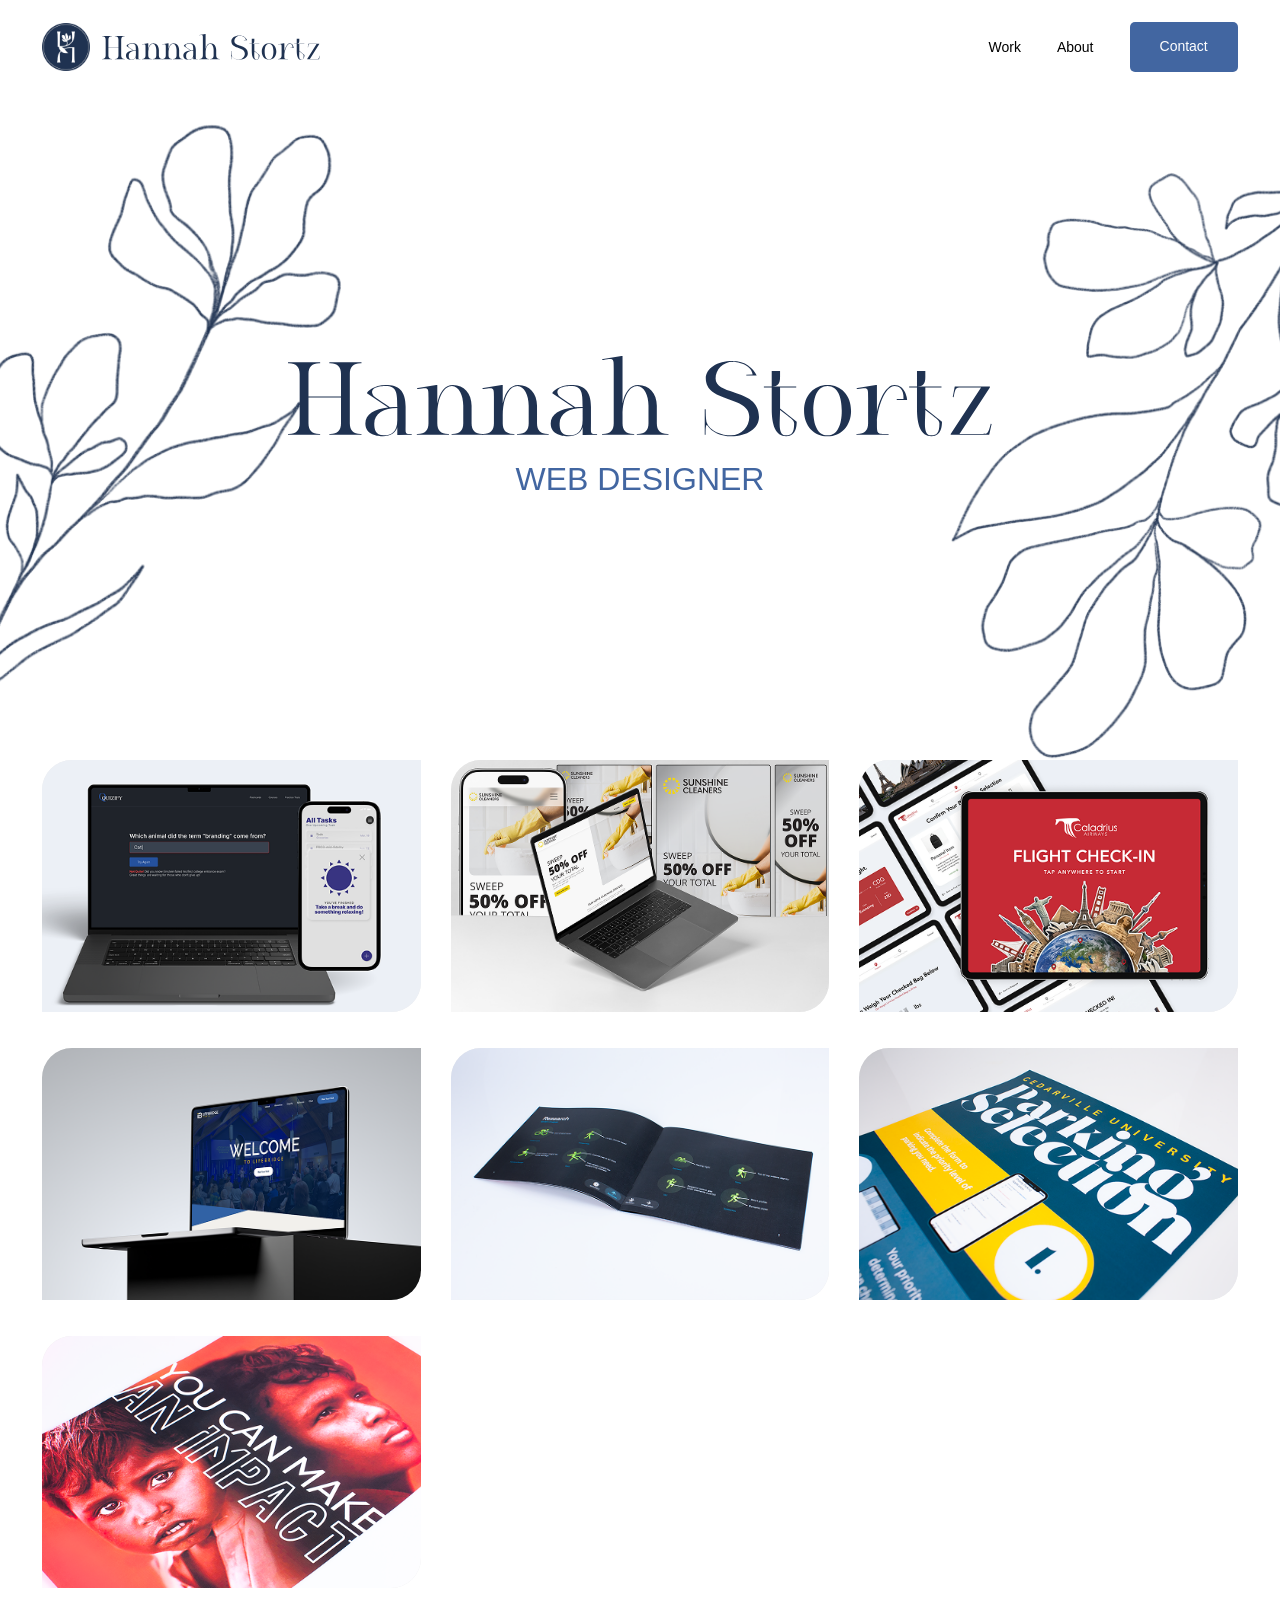
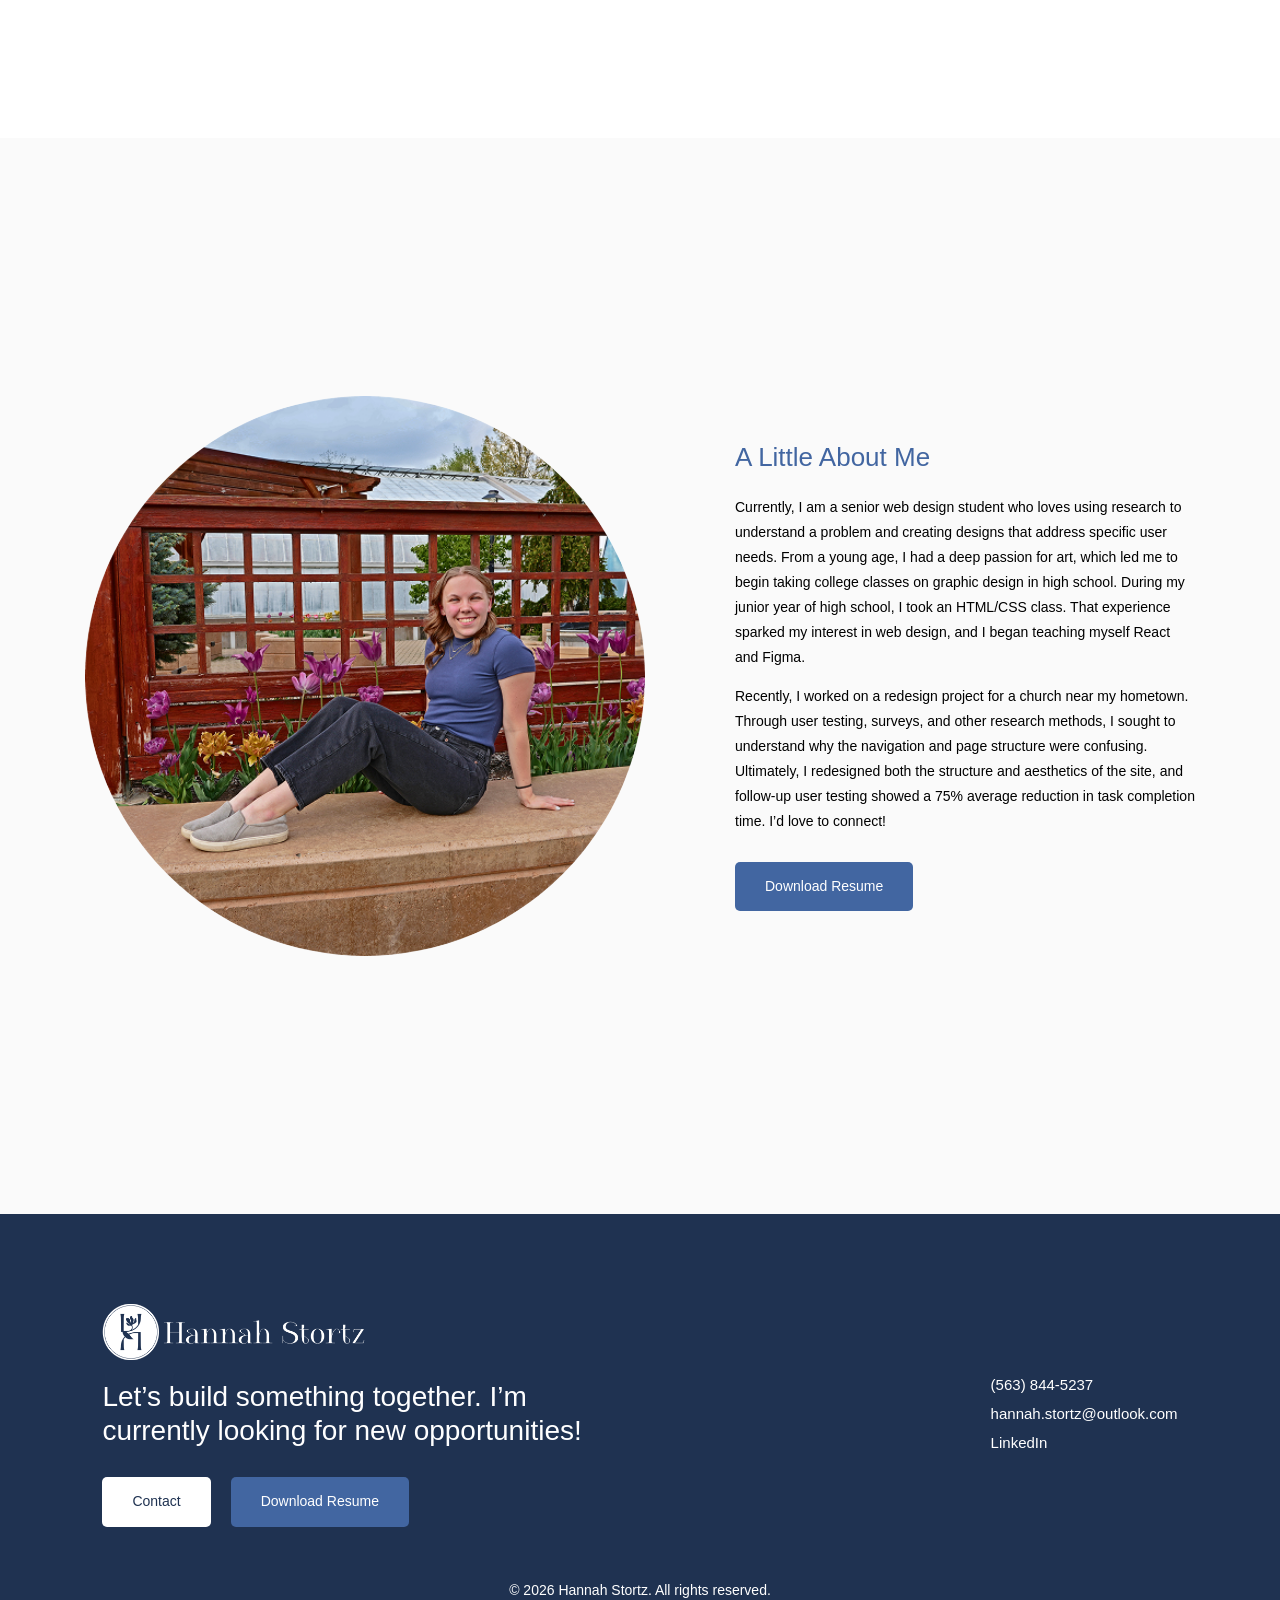
==== commit 258f6ae7: "Remaining Project Pages" ====
--- a/index.html
+++ b/index.html
@@ -39,7 +39,7 @@
 
   <div class="work-menu" id="work-menu" inert>
     <p>Web Design</p>
-    <a href="project-page-coming.html">Emotional Microinteractions</a>
+    <a href="emotional-microinteractions.html">Emotional Microinteractions</a>
     <a href="project-page-coming.html">Sunshine Cleaners</a>
     <a href="flight-check-in.html">Flight Check-In Kiosk</a>
     <a href="project-page-coming.html">LifeBridge Church</a>
@@ -71,10 +71,7 @@
     </section>
 
     <section class="work-grid" id="work" aria-label="Selected work">
-      <a
-        class="project-card"
-        href="index.html?project=emotional-microinteractions"
-      >
+      <a class="project-card" href="emotional-microinteractions.html">
         <img src="images/emotional-microinteractions.png" alt="">
         <span>
           <strong>Emotional Microinteractions</strong>
@@ -84,6 +81,17 @@
 
       <a
         class="project-card"
+        href="sunshine-cleaners.html"
+      >
+        <img src="images/sunshine-cleaners.png" alt="">
+        <span>
+          <strong>Sunshine Cleaners</strong>
+          <small>Fall 2026</small>
+        </span>
+      </a>
+
+      <a
+        class="project-card"
         href="flight-check-in.html"
       >
         <img src="images/flight-check-in.png" alt="">
@@ -95,18 +103,7 @@
 
       <a
         class="project-card"
-        href="index.html?project=sunshine-cleaners"
-      >
-        <img src="images/sunshine-cleaners.png" alt="">
-        <span>
-          <strong>Sunshine Cleaners</strong>
-          <small>Fall 2026</small>
-        </span>
-      </a>
-
-      <a
-        class="project-card"
-        href="index.html?project=lifebridge-church"
+        href="lifebridge-church.html"
       >
         <img src="images/lifebridge-church.png" alt="">
         <span>
@@ -117,7 +114,7 @@
 
       <a
         class="project-card"
-        href="index.html?project=ultimate-frisbee-symbol"
+        href="ultimate-frisbee-symbol.html"
       >
         <img src="images/ultimate-frisbee-symbol.png" alt="">
         <span>
@@ -128,7 +125,7 @@
 
       <a
         class="project-card"
-        href="index.html?project=ethnographic-parking"
+        href="ethnographic-parking-project.html"
       >
         <img src="images/ethnographic-parking.png" alt="">
         <span>
@@ -139,7 +136,7 @@
 
       <a
         class="project-card"
-        href="index.html?project=social-justice"
+        href="social-justice.html"
       >
         <img src="images/social-justice.png" alt="">
         <span>
--- a/styles.css
+++ b/styles.css
@@ -1,3 +1,5 @@
+/* -- FONT + DESIGN VARIABLES ---------------------------*/
+
 @font-face {
   font-family: "Commissioner";
   src: url("https://static.figma.com/font/Commissioner_FLAR_VOLM_slnt_wght__1")
@@ -13,6 +15,17 @@
   --navy: #1f3251;
   --pale: #fafafa;
 
+  --page-gutter: clamp(30px, 8vw, 130px);
+  --section-space: 115px;
+  --section-gap: clamp(40px, 5vw, 75px);
+  --image-radius: 12px;
+  --image-border: 3px solid #000;
+
+  --shadow-soft: drop-shadow(0 5px 8px rgb(0 0 0 / 15%));
+  --shadow-book:
+    drop-shadow(0 3px 2px rgb(0 0 0 / 15%))
+    drop-shadow(0 10px 12px rgb(0 0 0 / 10%));
+
   color: #000;
   background: #fff;
   font-family: "Commissioner", sans-serif;
@@ -20,6 +33,9 @@
   scroll-behavior: smooth;
 }
 
+
+/* -- BASE ---------------------------*/
+
 *,
 *::before,
 *::after {
@@ -39,13 +55,15 @@
   text-decoration: none;
 }
 
-button {
+button,
+input {
   font: inherit;
 }
 
 img {
   display: block;
   max-width: 100%;
+  height: auto;
 }
 
 h1,
@@ -54,12 +72,81 @@
   margin-top: 0;
 }
 
-:focus-visible {
-  outline: 3px solid var(--blue);
+.pale {
+  background: var(--pale);
+}
+
+:where(a, button, input, [tabindex]):focus-visible {
+  outline: 2px solid var(--blue);
   outline-offset: 5px;
 }
 
-/* HEADER */
+
+/* -- BUTTONS + IMAGE UTILITIES --------------------------- */
+
+.button {
+  display: inline-flex;
+  align-items: center;
+  justify-content: center;
+  padding: 15px 30px;
+  border: 0;
+  border-radius: 5px;
+  background: var(--blue);
+  color: #fff;
+  font-size: 14px;
+  font-weight: 500;
+  line-height: 1.4;
+  text-align: center;
+  cursor: pointer;
+  transition:
+    background-color 0.2s ease,
+    color 0.2s ease;
+}
+
+.button:hover {
+  background: var(--navy);
+}
+
+.button.light {
+  background: #fff;
+  color: var(--navy);
+}
+
+.button.light:hover {
+  background: #e5eaf2;
+}
+
+.button-pale {
+  background: var(--light-blue);
+  color: var(--navy);
+}
+
+.button-pale:hover {
+  background: var(--blue);
+  color: #fff;
+}
+
+.prototype-actions,
+.actions {
+  display: flex;
+  flex-wrap: wrap;
+  gap: 16px;
+}
+
+.image-shadow {
+  filter: var(--shadow-soft);
+}
+
+.book-shadow {
+  filter: var(--shadow-book);
+}
+
+.image-rounded {
+  border-radius: var(--image-radius);
+}
+
+
+/* -- HEADER + DESKTOP NAVIGATION ---------------------------*/
 
 .header {
   position: relative;
@@ -68,7 +155,7 @@
   align-items: center;
   justify-content: space-between;
   height: 94px;
-  padding: 0 clamp(24px, 3.3vw, 50px);
+  padding-inline: clamp(24px, 3.3vw, 50px);
   background: #fff;
 }
 
@@ -99,13 +186,23 @@
   font-weight: 500;
 }
 
-.header nav > a:not(.button):hover {
+.header nav a:not(.button),
+.work-toggle {
+  transition: color 0.2s ease;
+}
+
+.header nav a:not(.button):hover,
+.header nav a:not(.button):focus-visible,
+.work-dropdown.is-open .work-toggle {
   color: var(--blue);
 }
 
-.header nav > a:not(.button) {
-  transition: color 0.2s;
-}
+.menu-toggle {
+  display: none;
+}
+
+
+/* -- WORK DROPDOWN --------------------------- */
 
 .work-dropdown {
   position: relative;
@@ -122,7 +219,6 @@
   cursor: pointer;
 }
 
-/* Underline draws in from the left, then exits to the right. */
 .work-toggle::after {
   content: "";
   position: absolute;
@@ -153,7 +249,6 @@
   border-radius: 8px;
   background: #fff;
   box-shadow: 0 12px 35px #1f32511a;
-
   opacity: 0;
   visibility: hidden;
   transform: translateY(10px);
@@ -184,69 +279,13 @@
 
 .work-menu a {
   display: block;
-  padding: 9px 0;
+  padding-block: 9px;
   font-size: 15px;
   font-weight: 500;
 }
 
-/* Shared color effect for navigation text links. */
-.header nav a:not(.button),
-.work-toggle {
-  transition: color 0.2s ease;
-}
-
-.header nav a:not(.button):hover,
-.header nav a:not(.button):focus-visible,
-.work-toggle:hover,
-.work-toggle:focus-visible,
-.work-dropdown.is-open .work-toggle {
-  color: var(--blue);
-}
-
-@media (prefers-reduced-motion: reduce) {
-  .work-toggle,
-  .work-toggle::after,
-  .work-menu,
-  .header nav a:not(.button),
-  .menu-toggle span,
-  .header nav {
-    transition: none;
-  }
-}
-
-/* BUTTONS */
-
-.button {
-  display: inline-flex;
-  align-items: center;
-  justify-content: center;
-  padding: 15px 30px;
-  border: 0;
-  border-radius: 5px;
-  background: var(--blue);
-  color: #fff;
-  font-size: 14px;
-  font-weight: 500;
-  text-align: center;
-  cursor: pointer;
-
-  transition: background-color 0.2s ease, color 0.2s ease;
-}
-
-.button:hover {
-  background: var(--navy);
-}
-
-.button.light {
-  background: #fff;
-  color: var(--navy);
-}
-
-.button.light:hover {
-  background: #e5eaf2;
-}
-
-/* HOME HERO */
+
+/* -- HOME HERO --------------------------- */
 
 .hero {
   position: relative;
@@ -258,20 +297,19 @@
 
 .flower {
   position: absolute;
+  top: 50%;
   width: clamp(220px, 30vw, 460px);
   max-width: none;
-  top: 50%;
+  transform: translateY(-50%);
   pointer-events: none;
 }
 
 .flower-left {
   left: -3%;
-  transform: translateY(-50%);
 }
 
 .flower-right {
   right: -3%;
-  transform: translateY(-50%);
 }
 
 .hero-title {
@@ -295,7 +333,8 @@
   margin-bottom: 0;
 }
 
-/* PROJECT GRID */
+
+/* -- HOME PROJECT GRID --------------------------- */
 
 .work-grid {
   display: grid;
@@ -317,7 +356,9 @@
   width: 100%;
   height: 100%;
   object-fit: cover;
-  transition: transform 0.3s;
+  object-position: center;
+  transform: scale(1.03);
+  transition: transform 0.3s ease;
 }
 
 .project-card span {
@@ -332,7 +373,7 @@
   color: #fff;
   text-align: center;
   opacity: 0;
-  transition: opacity 0.3s;
+  transition: opacity 0.3s ease;
 }
 
 .project-card strong {
@@ -346,7 +387,7 @@
 }
 
 .project-card:hover > img {
-  transform: scale(1.03);
+  transform: scale(1.06);
 }
 
 .project-card:hover span,
@@ -354,7 +395,40 @@
   opacity: 1;
 }
 
-/* ABOUT */
+
+/* -- SHARED TEXT + ABOUT --------------------------- */
+
+.about h2,
+.case-study h2 {
+  color: var(--blue);
+  font-size: 26px;
+  font-weight: 500;
+  line-height: 1.25;
+}
+
+.about p,
+.case-study p,
+.case-study ul {
+  font-size: 14px;
+  line-height: 25px;
+}
+
+.case-study p,
+.case-study ul {
+  max-width: 60ch;
+}
+
+.case-study ul {
+  padding-left: 20px;
+}
+
+.case-study li + li {
+  margin-top: 8px;
+}
+
+.case-study h2:not(:first-child) {
+  margin-top: 38px;
+}
 
 .about {
   display: grid;
@@ -372,133 +446,157 @@
   border-radius: 50%;
 }
 
-.about h2,
-.case-study h2 {
-  color: var(--blue);
-  font-size: 26px;
-  font-weight: 500;
-}
-
-.about p,
-.case-study p {
-  font-size: 14px;
-  line-height: 25px;
-}
-
 .about .button {
   margin-top: 14px;
 }
 
-/* FOOTER */
-
-footer {
-  padding: 90px clamp(24px, 8vw, 150px) 24px;
-  background: var(--navy);
-  color: #fff;
-}
-
-.footer-main {
-  display: flex;
-  justify-content: space-between;
-  gap: 80px;
-  max-width: 1100px;
-  margin-inline: auto;
-}
-
-.footer-pitch {
-  max-width: 505px;
-}
-
-.footer-pitch img {
-  width: 263px;
-}
-
-.footer-pitch p {
-  margin: 20px 0 30px;
-  font-size: 28px;
-  font-weight: 300;
-  line-height: 1.2;
-}
-
-.actions {
-  display: flex;
-  gap: 20px;
-}
-
-.contact-list {
-  display: flex;
-  flex-direction: column;
-  gap: 12px;
-  padding-top: 72px;
-  font-weight: 500;
-  font-size: 15px;
-  white-space: nowrap;
-}
-
-.contact-list a {
-  transition: color 0.2s;
-}
-
-.contact-list a:hover {
-  color: var(--light-blue);
-}
-
-footer small {
-  display: block;
-  margin-top: 55px;
-  font-size: 14px;
-  text-align: center;
-}
-
-footer :focus-visible {
-  outline-color: #fff;
-}
-
-footer .button:not(.light):hover {
-  background: var(--light-blue);
-  color: var(--navy);
-}
-
-/* PROJECT PAGE */
+
+/* -- SHARED PROJECT HERO --------------------------- */
 
 .case-hero {
   display: grid;
-  grid-template-columns: minmax(0, 420px) minmax(0, 1fr);
+  grid-template-columns: minmax(0, 1fr) minmax(0, 420px);
   align-items: center;
   gap: 60px;
   max-width: 1310px;
   margin: 110px auto 120px;
-  padding: 0 30px;
+  padding-inline: 30px;
+}
+
+.case-hero > * {
+  min-width: 0;
+}
+
+.case-hero > img {
+  order: -1;
+  width: 100%;
 }
 
 .case-hero h1 {
+  margin-bottom: 30px;
   color: var(--navy);
   font-size: 64px;
   font-weight: 400;
-  line-height: 1;
-}
-
-.case-hero img,
-.overview img {
-  width: 100%;
-}
-
-.pale {
-  background: var(--pale);
-}
-
-.overview {
+  line-height: 1.1;
+}
+
+
+/* -- SHARED PROJECT SECTIONS --------------------------- */
+
+.case-study :is(
+  .overview,
+  .approach,
+  .outcome,
+  .lb-row,
+  .uf-row,
+  .parking-row,
+  .sj-row
+) {
   display: grid;
-  grid-template-columns: minmax(0, 446px) minmax(0, 689px);
+  grid-template-columns: repeat(2, minmax(0, 1fr));
   align-items: center;
   justify-content: center;
-  gap: 90px;
-  padding: 115px 30px;
-}
-
-.overview h2:nth-of-type(2) {
-  margin-top: 38px;
-}
+  gap: var(--section-gap);
+  padding: var(--section-space) var(--page-gutter);
+}
+
+.case-study :is(
+  .overview,
+  .approach,
+  .outcome,
+  .lb-row,
+  .uf-row,
+  .parking-row,
+  .sj-row
+) > * {
+  min-width: 0;
+}
+
+.case-study :is(
+  .overview,
+  .approach,
+  .outcome,
+  .lb-row,
+  .uf-row,
+  .parking-row,
+  .sj-row
+) > img {
+  width: 100%;
+}
+
+.case-study :is(
+  .overview,
+  .approach,
+  .outcome,
+  .lb-row,
+  .uf-row,
+  .parking-row,
+  .sj-row
+) .button {
+  margin-top: 16px;
+}
+
+
+/* -- FLIGHT CHECK-IN ---------------------------*/
+
+.case-study:not(.microinteractions, .sunshine) .overview {
+  grid-template-columns: minmax(0, 446px) minmax(0, 689px);
+  padding-inline: 30px;
+}
+
+.case-study:not(.microinteractions, .sunshine) .approach {
+  grid-template-columns: minmax(0, 1.6fr) minmax(0, 460px);
+  gap: 50px;
+  padding-left: 0;
+  padding-right: clamp(30px, 6vw, 100px);
+  overflow: clip;
+}
+
+.case-study:not(.microinteractions, .sunshine) .approach > img {
+  width: calc(100% + 50px);
+  max-width: none;
+  margin-left: -100px;
+  filter: var(--shadow-soft);
+}
+
+.case-study:not(.microinteractions, .sunshine) .outcome {
+  grid-template-columns: minmax(0, 2.1fr) minmax(0, 1fr);
+  gap: clamp(24px, 2.5vw, 50px);
+}
+
+.brand-board {
+  position: relative;
+  width: 100%;
+  aspect-ratio: 1.22 / 1;
+}
+
+.brand-board img {
+  position: absolute;
+  border: var(--image-border);
+  border-radius: 15px;
+  box-shadow: 8px 8px 20px #0001;
+}
+
+.brand-board img:nth-child(1) {
+  top: 3.5%;
+  left: 0;
+  width: 48%;
+}
+
+.brand-board img:nth-child(2) {
+  top: 0;
+  left: 52%;
+  width: 48%;
+}
+
+.brand-board img:nth-child(3) {
+  bottom: 0;
+  left: 20%;
+  width: 57%;
+}
+
+
+/* -- PROCESS STRIP --------------------------- */
 
 .process-line {
   display: flex;
@@ -523,12 +621,6 @@
   white-space: nowrap;
 }
 
-.approach img, .gallery img {
-  width: 100%;
-  box-shadow: none !important;
-  filter: drop-shadow(0 4px 5px rgba(0, 0, 0, 0.2));
-}
-
 @keyframes scroll-process {
   from {
     transform: translateX(0);
@@ -539,99 +631,457 @@
   }
 }
 
-.approach {
-  display: grid;
-  grid-template-columns: minmax(0, 1.6fr) minmax(0, 460px);
-  align-items: center;
-  gap: 20px;
-  padding: 0 clamp(50px, 12vw, 200px) 115px 0;
-}
-
-.approach img {
-  width: 100%;
-  box-shadow: 8px 8px 20px #0002;
-}
-
-.approach .button {
-  margin-top: 12px;
-}
-
-@media (min-width: 901px) {
-  .approach {
-    padding-left: 0;
-    padding-right: clamp(30px, 6vw, 100px);
-    gap: 50px;
-    overflow: clip;
-  }
-
-  .approach > img {
-    width: calc(100% + 50px);
-    max-width: none;
-    margin-left: -100px;
-  }
-}
+
+/* -- SHARED SCROLLING GALLERY --------------------------- */
 
 .gallery {
-  padding: 145px 0;
+  padding-block: var(--section-space);
 }
 
 .gallery h2 {
+  padding-inline: 24px;
   text-align: center;
 }
 
 .gallery-track {
   display: flex;
-  gap: 0;
+  align-items: center;
   overflow-x: auto;
   padding: 20px 4px;
 }
 
-.gallery img {
+.gallery-track > img {
   flex: 0 0 auto;
   width: 43vw;
   min-width: 480px;
   max-width: none;
   object-fit: contain;
-  box-shadow: 8px 8px 20px #0002;
-}
-
-.outcome {
+  filter: var(--shadow-soft);
+}
+
+:is(.sunshine, .frisbee) .gallery-track {
+  gap: 24px;
+  padding: 20px clamp(24px, 3.3vw, 50px);
+}
+
+:is(.sunshine, .frisbee) .gallery-track > img {
+  width: auto;
+  min-width: 0;
+  height: clamp(250px, 32vw, 460px);
+  border-radius: 6px;
+  filter: none;
+}
+
+.sunshine .gallery-track {
+  gap: 16px;
+}
+
+.sunshine .gallery-track > img {
+  height: clamp(240px, 30vw, 440px);
+  border: 2px solid #000;
+}
+
+
+/* -- EMOTIONAL MICROINTERACTIONS --------------------------- */
+
+.microinteractions .case-hero {
+  grid-template-columns: minmax(0, 1.1fr) minmax(0, 1fr);
+  max-width: 1440px;
+  padding-inline: clamp(30px, 6vw, 80px);
+}
+
+.microinteractions .case-hero-image {
+  border-radius: 20px;
+}
+
+.microinteractions .overview {
+  grid-template-columns: minmax(0, 1fr) minmax(0, 1.4fr);
+}
+
+.microinteractions .approach {
+  grid-template-columns: minmax(0, 1.6fr) minmax(0, 1fr);
+}
+
+.microinteractions .outcome {
+  grid-template-columns: minmax(0, 1fr) minmax(0, 1.8fr);
+}
+
+.microinteractions .outcome > div:last-child {
+  order: -1;
+}
+
+.interaction-pair,
+.sunshine-mobile {
   display: grid;
-  grid-template-columns: minmax(0, 1.3fr) minmax(0, 1fr);
+  grid-template-columns: repeat(12, minmax(0, 1fr));
   align-items: center;
+  min-width: 0;
+}
+
+.interaction-pair > img,
+.sunshine-mobile > img {
+  grid-row: 1;
+  width: 100%;
+  min-width: 0;
+  margin: 0;
+}
+
+.interaction-pair > img:first-child {
+  grid-column: 1 / 12;
+}
+
+.interaction-pair > img:last-child {
+  position: relative;
+  z-index: 1;
+  grid-column: 10 / 13;
+}
+
+.sketch-pair {
+  --sketch-offset: 50px;
+  padding-bottom: var(--sketch-offset);
+}
+
+.sketch-pair > img {
+  border: var(--image-border);
+  border-radius: 8px;
+}
+
+.sketch-pair > img:first-child {
+  grid-column: 1 / 11;
+}
+
+.sketch-pair > img:last-child {
+  grid-column: 9 / 13;
+  align-self: end;
+  transform: translateY(var(--sketch-offset));
+}
+
+
+/* -- SUNSHINE CLEANERS --------------------------- */
+
+.sunshine .case-hero {
+  grid-template-columns: minmax(0, 1fr) minmax(0, 3fr);
+  padding-inline: clamp(30px, 6vw, 80px);
+}
+
+.sunshine .case-hero > img {
+  order: 0;
+}
+
+.sunshine .overview {
+  grid-template-columns: minmax(0, 1.5fr) minmax(0, 1fr);
+}
+
+.sunshine :is(.approach, .outcome) {
+  grid-template-columns: minmax(0, 1fr) minmax(0, 1.5fr);
+}
+
+.sunshine-mobile > img:first-child {
+  grid-column: 1 / 10;
+}
+
+.sunshine-mobile > img:last-child {
+  position: relative;
+  z-index: 1;
+  grid-column: 9 / 13;
+}
+
+.sunshine-sketches img {
+  width: 80%;
+  margin-inline: auto;
+}
+
+
+/* -- LIFEBRIDGE CHURCH --------------------------- */
+
+.lifebridge .case-hero {
+  grid-template-columns: minmax(0, 1fr) minmax(0, 1.8fr);
+}
+
+.lifebridge .case-hero > img {
+  order: 0;
+}
+
+.lifebridge .lb-row > img {
+  border-radius: 6px;
+}
+
+.lifebridge .lb-row:has(.comparison) {
+  grid-template-columns: minmax(0, 1.4fr) minmax(0, 1fr);
+}
+
+.lifebridge :is(.lb-research, .lb-explorations) {
+    grid-template-columns:
+    minmax(0, 1fr)
+    minmax(0, 1.4fr);
+    gap: clamp(80px, 8vw, 120px);
+}
+
+.lifebridge :is(.lb-research, .lb-explorations) > div {
+  width: 100%;
+  max-width: none;
+  justify-self: stretch;
+}
+
+.lifebridge .lb-direction {
+  grid-template-columns: minmax(0, 800px) minmax(0, 460px);
+  gap: clamp(40px, 5vw, 80px);
+}
+
+.lifebridge .lb-outcome {
+  grid-template-columns: minmax(0, 1.6fr) minmax(0, 460px);
   gap: 50px;
-  padding: 115px clamp(30px, 6vw, 100px);
-}
-
-.brand-board {
+  padding-left: 0;
+  padding-right: clamp(30px, 6vw, 100px);
+  overflow: clip;
+}
+
+.lifebridge .lb-outcome > img {
+  width: calc(100% + 50px);
+  max-width: none;
+  margin-left: -100px;
+}
+
+
+/* -- BEFORE + AFTER COMPARISON --------------------------- */
+
+.comparison {
+  min-width: 0;
+}
+
+.comparison-images {
+  --split: 50%;
   position: relative;
-  min-height: 620px;
-}
-
-.brand-board img {
+  display: grid;
+  isolation: isolate;
+}
+
+.comparison-images > img {
+  grid-area: 1 / 1;
+  align-self: start;
+  width: 100%;
+}
+
+.comparison-before {
+  clip-path: inset(0 calc(100% - var(--split)) 0 0);
+}
+
+.comparison-divider {
   position: absolute;
-  width: 42%;
-  border: 3px solid #000;
-  border-radius: 15px;
-  box-shadow: 8px 8px 20px #0001;
-}
-
-.brand-board img:nth-child(1) {
-  top: 25px;
-  left: 0;
-}
-
-.brand-board img:nth-child(2) {
-  top: 0;
-  left: 38%;
-}
-
-.brand-board img:nth-child(3) {
-  top: 55%;
-  left: 19%;
-}
-
-/* COMING SOON */
+  top: 2%;
+  bottom: 11%;
+  left: var(--divider, 50%);
+  width: 2px;
+  background: var(--blue);
+  transform: translateX(-50%);
+  pointer-events: none;
+}
+
+.comparison-divider > span {
+  position: absolute;
+  top: 50%;
+  left: 50%;
+  display: grid;
+  place-items: center;
+  width: 44px;
+  height: 44px;
+  border-radius: 50%;
+  background: var(--blue);
+  color: #fff;
+  transform: translate(-50%, -50%);
+}
+
+.comparison-divider svg {
+  width: 28px;
+  height: 28px;
+}
+
+.comparison-slider {
+  position: absolute;
+  top: 2%;
+  left: 9%;
+  width: 82%;
+  height: 87%;
+  margin: 0;
+  opacity: 0;
+  cursor: ew-resize;
+}
+
+.comparison-images:has(.comparison-slider:focus-visible) {
+  outline: 2px solid var(--blue);
+  outline-offset: 5px;
+}
+
+
+/* -- ULTIMATE FRISBEE --------------------------- */
+
+.frisbee .case-hero {
+  grid-template-columns: repeat(2, minmax(0, 1fr));
+  padding-inline: var(--page-gutter);
+}
+
+.frisbee .case-hero > img {
+  max-width: 400px;
+  justify-self: center;
+}
+
+.frisbee .uf-row {
+  grid-template-columns: minmax(0, 1fr) minmax(0, 1.5fr);
+}
+
+.frisbee .uf-approach {
+  grid-template-columns: minmax(0, 1.5fr) minmax(0, 1fr);
+}
+
+.frisbee .uf-outcome {
+  grid-template-columns: minmax(0, 1fr) minmax(0, 2fr);
+  gap: 40px;
+  padding-right: 20px;
+  overflow: clip;
+}
+
+.frisbee .uf-outcome > img {
+  width: calc(100% + 180px);
+  max-width: none;
+  transform: translateY(45px);
+}
+
+
+/* -- ETHNOGRAPHIC PARKING ---------------------------*/
+
+.parking .case-hero {
+  grid-template-columns: repeat(2, minmax(0, 1fr));
+  gap: 40px;
+  max-width: 1440px;
+  margin-block: 140px;
+  padding-inline: 40px;
+}
+
+.parking .case-hero > img {
+  max-width: 520px;
+  justify-self: end;
+}
+
+.parking .parking-row {
+  padding-block: 140px;
+}
+
+.parking .parking-row:not(.parking-approach) {
+  grid-template-columns: minmax(0, 460px) minmax(0, 480px);
+  gap: 70px;
+}
+
+.parking .parking-row > img {
+  justify-self: center;
+}
+
+.parking .parking-photo {
+  max-width: 480px;
+  border-radius: 6px;
+}
+
+.parking .parking-approach {
+  grid-template-columns: minmax(0, 1.4fr) minmax(0, 1fr);
+}
+
+.parking .parking-outcome > img {
+  max-width: 440px;
+}
+
+
+/* -- SOCIAL JUSTICE --------------------------- */
+
+.social-justice .case-hero {
+  grid-template-columns: minmax(0, 1fr) minmax(0, 1.8fr);
+  padding-inline: clamp(30px, 6vw, 80px);
+}
+
+.social-justice .case-hero > img {
+  order: 0;
+}
+
+.social-justice .sj-row {
+  grid-template-columns: minmax(0, 1fr) minmax(0, 1.3fr);
+}
+
+.social-justice .sj-sticker {
+  grid-template-columns: minmax(0, 1.2fr) minmax(0, 1fr);
+}
+
+.social-justice .sj-sticker > img {
+  width: 85%;
+  max-width: 580px;
+  justify-self: center;
+}
+
+
+/* -- FOOTER --------------------------- */
+
+footer {
+  padding: 90px var(--page-gutter) 24px;
+  background: var(--navy);
+  color: #fff;
+}
+
+.footer-main {
+  display: flex;
+  justify-content: space-between;
+  gap: 80px;
+  max-width: 1100px;
+  margin-inline: auto;
+}
+
+.footer-pitch {
+  max-width: 505px;
+}
+
+.footer-pitch img {
+  width: 263px;
+}
+
+.footer-pitch p {
+  margin: 20px 0 30px;
+  font-size: 28px;
+  font-weight: 300;
+  line-height: 1.2;
+}
+
+.actions {
+  gap: 20px;
+}
+
+.contact-list {
+  display: flex;
+  flex-direction: column;
+  gap: 12px;
+  padding-top: 72px;
+  font-size: 15px;
+  font-weight: 500;
+  white-space: nowrap;
+}
+
+.contact-list a {
+  transition: color 0.2s ease;
+}
+
+.contact-list a:hover {
+  color: var(--light-blue);
+}
+
+footer small {
+  display: block;
+  margin-top: 55px;
+  font-size: 14px;
+  text-align: center;
+}
+
+footer .button:not(.light):hover {
+  background: var(--light-blue);
+  color: var(--navy);
+}
+
+
+/* -- COMING SOON + 404 --------------------------- */
 
 .blank {
   display: grid;
@@ -650,7 +1100,8 @@
   text-decoration: underline;
 }
 
-/* USER-FLOW POPUP */
+
+/* -- IMAGE DIALOG --------------------------- */
 
 .lightbox {
   position: fixed;
@@ -678,8 +1129,8 @@
   max-width: 100%;
   max-height: 90vh;
   object-fit: contain;
+  border-radius: 16px;
   box-shadow: 0 10px 40px #000;
-  border-radius: 16px;
 }
 
 .lightbox-close {
@@ -694,33 +1145,25 @@
   cursor: pointer;
 }
 
-.lightbox-close:focus-visible {
-  outline-color: #fff;
-}
-
 body.modal-open {
   overflow: hidden;
 }
 
-/* TABLET */
+
+/* -- TABLET + MOBILE: 900px AND BELOW --------------------------- */
 
 @media (max-width: 900px) {
-    .header nav {
-  text-align: center;
-  justify-content: safe center;
-}
-
-.work-dropdown {
-  max-width: 100%;
-  flex-shrink: 0;
-}
-
-.work-toggle {
-  width: fit-content;
-  margin-inline: auto;
-}
+  :root {
+    --page-gutter: 30px;
+    --section-space: 70px;
+    --section-gap: 40px;
+  }
+
+  /* Header */
+
   .header {
     height: 80px;
+    padding: 16px 24px;
   }
 
   .brand img:first-child {
@@ -730,289 +1173,20 @@
 
   .brand img:last-child {
     width: 160px;
-  }
-
-  .header nav {
-    gap: 16px;
-  }
-
-  .header .button {
-    padding: 12px 18px;
-  }
-
-  .hero {
-    height: 500px;
-  }
-
-  .flower {
-  width: 38vw;
-  opacity: 0.7;
-}
-
-.flower-left {
-  left: -8%;
-}
-
-.flower-right {
-  right: -8%;
-}
-
-  .hero-title {
-    font-size: 22px;
-  }
-
-  .hero-title img {
-    width: 70vw;
-  }
-
-  .work-grid {
-    grid-template-columns: repeat(2, minmax(0, 1fr));
-    padding-bottom: 100px;
-  }
-
-  .about {
-    grid-template-columns: minmax(0, 420px);
-    gap: 45px;
-    min-height: auto;
-  }
-
-  .footer-main {
-    flex-direction: column;
-    gap: 40px;
-  }
-
-  .contact-list {
-    padding-top: 0;
-  }
-
-  .case-hero,
-  .overview,
-  .approach,
-  .outcome {
-    grid-template-columns: minmax(0, 1fr);
-  }
-
-  .case-hero {
-    margin: 50px auto 70px;
-  }
-
-  .case-hero h1 {
-    font-size: 48px;
-  }
-
-  .overview,
-  .approach,
-  .outcome {
-    gap: 45px;
-    padding: 70px 30px;
-  }
-
-
-  .gallery {
-    padding: 80px 0;
-  }
-
-  .brand-board {
-    min-height: 500px;
-  }
-
-  footer {
-    padding: 70px 30px 24px;
-  }
-}
-
-/* MOBILE */
-
-@media (max-width: 560px) {
-  .header {
-    flex-wrap: wrap;
-    justify-content: center;
-    gap: 12px;
-    height: auto;
-    padding: 16px 24px;
-  }
-
-  .brand img:last-child {
-    width: 125px;
-  }
-
-  .header nav {
-    justify-content: center;
-    gap: 20px;
-    width: 100%;
-  }
-
-  .hero {
-    height: 390px;
-  }
-
-  .flower {
-  width: 52vw;
-}
-
-.flower-left {
-  left: -25%;
-}
-
-.flower-right {
-  right: -25%;
-}
-
-  .hero-title img {
-    width: 76vw;
-  }
-
-  .work-grid {
-    grid-template-columns: minmax(0, 1fr);
-    gap: 20px;
-  }
-
-  .project-card span {
-    justify-content: flex-end;
-    padding-bottom: 24px;
-    background: linear-gradient(transparent 45%, #1f3251dd);
-    opacity: 1;
-  }
-
-  .project-card strong {
-    font-size: 20px;
-  }
-
-  .project-card small {
-    margin-top: 4px;
-  }
-
-  .about {
-    padding: 70px 24px;
-  }
-
-  .about h2 {
-    font-size: 24px;
-  }
-
-  .footer-main {
-    display: block;
-  }
-
-  .footer-pitch p {
-    font-size: 24px;
-  }
-
-  .actions {
-    flex-direction: column;
-    align-items: stretch;
-  }
-
-  .contact-list {
-    padding-top: 50px;
-    font-size: 13px;
-    white-space: normal;
-    overflow-wrap: anywhere;
-  }
-
-  .case-hero h1 {
-    font-size: 42px;
-  }
-
-  .gallery img {
-    min-width: 86vw;
-  }
-
-  .outcome {
-    padding-inline: 24px;
-  }
-
-  .brand-board {
-    min-height: 350px;
-  }
-
-  .blank h1 {
-    font-size: 34px;
-  }
-}
-
-@media (prefers-reduced-motion: reduce) {
-  :root {
-    scroll-behavior: auto;
-  }
-
-  .button,
-  .project-card > img,
-  .project-card span {
-    transition: none;
-  }
-  .process-track {
-    animation: none;
-  }
-
-  .process-line {
-    overflow-x: auto;
-  }
-
-  .process-track span[aria-hidden="true"] {
-    display: none;
-  }
-}
-
-@media (min-width: 901px) {
-  .case-hero {
-    grid-template-columns: minmax(0, 1fr) minmax(0, 420px);
-  }
-
-  .case-hero > img {
-    order: -1;
-  }
-}
-
-@media (min-width: 901px) {
-  .outcome {
-    grid-template-columns: minmax(0, 2.1fr) minmax(0, 1fr);
-    gap: clamp(24px, 2.5vw, 50px);
-    padding: 115px clamp(40px, 9vw, 150px);
-  }
-
-  .brand-board {
-    min-height: 0;
-    aspect-ratio: 1.22 / 1;
-  }
-
-  .brand-board img:nth-child(1) {
-    width: 48%;
-    left: 0;
-    top: 3.5%;
-  }
-
-  .brand-board img:nth-child(2) {
-    width: 48%;
-    left: 52%;
-    top: 0;
-  }
-
-  .brand-board img:nth-child(3) {
-    width: 57%;
-    left: 20%;
-    top: auto;
-    bottom: 0;
-  }
-}
-
-.menu-toggle {
-  display: none;
-}
-
-@media (max-width: 900px) {
-  .header {
-    flex-wrap: nowrap;
-    justify-content: space-between;
-    height: 80px;
-    padding: 16px 24px;
+    height: 40px;
+  }
+
+  .header .brand,
+  .menu-toggle {
+    position: relative;
+    z-index: 11;
   }
 
   .menu-toggle {
     display: grid;
     place-content: center;
+    flex-shrink: 0;
     gap: 5px;
-    flex-shrink: 0;
     width: 44px;
     height: 44px;
     padding: 0;
@@ -1028,7 +1202,9 @@
     height: 2px;
     border-radius: 2px;
     background: currentColor;
-    transition: transform 0.5s ease, opacity 0.5s ease;
+    transition:
+      transform 0.5s ease,
+      opacity 0.5s ease;
   }
 
   .menu-toggle:hover {
@@ -1047,47 +1223,55 @@
     transform: translateY(-7px) rotate(-45deg);
   }
 
-.header nav {
-  position: fixed;
-  inset: 0;
-  z-index: 10;
-  display: flex;
-  flex-direction: column;
-  align-items: center;
-  justify-content: center;
-  gap: 20px;
-  width: 100%;
-  height: 100dvh;
-  max-height: none;
-  padding: 110px 24px 40px;
-  overflow-y: auto;
-  background: #fff;
-  box-shadow: none;
-
-  opacity: 0;
-  visibility: hidden;
-  pointer-events: none;
-  transition: opacity 0.5s ease, visibility 0.5s;
-}
-
-.header nav.is-open {
-  opacity: 1;
-  visibility: visible;
-  pointer-events: auto;
-}
-
-.header .brand,
-.menu-toggle {
-  position: relative;
-  z-index: 11;
-}
+  /* Full-screen navigation */
+
+  .header nav {
+    position: fixed;
+    inset: 0;
+    z-index: 10;
+    display: flex;
+    flex-direction: column;
+    align-items: center;
+    justify-content: center;
+    justify-content: safe center;
+    gap: 20px;
+    width: 100%;
+    height: 100vh;
+    height: 100dvh;
+    padding: 110px 24px 40px;
+    overflow-y: auto;
+    background: #fff;
+    text-align: center;
+    opacity: 0;
+    visibility: hidden;
+    pointer-events: none;
+    transition:
+      opacity 0.5s ease,
+      visibility 0.5s;
+  }
+
+  .header nav.is-open {
+    opacity: 1;
+    visibility: visible;
+    pointer-events: auto;
+  }
 
   .header nav > a:not(.button) {
     padding-block: 10px;
   }
 
+  .header .button {
+    padding: 12px 18px;
+  }
+
   .work-dropdown {
-    display: block;
+    max-width: 100%;
+    flex-shrink: 0;
+  }
+
+  .work-toggle {
+    width: fit-content;
+    margin-inline: auto;
   }
 
   .work-menu {
@@ -1104,4 +1288,354 @@
   .work-dropdown.is-open .work-menu {
     display: block;
   }
+
+  /* Home */
+
+  .hero {
+    height: 500px;
+  }
+
+  .flower {
+    width: 38vw;
+    opacity: 0.7;
+  }
+
+  .flower-left {
+    left: -8%;
+  }
+
+  .flower-right {
+    right: -8%;
+  }
+
+  .hero-title {
+    font-size: 22px;
+  }
+
+  .hero-title img {
+    width: 70vw;
+  }
+
+  .work-grid {
+    grid-template-columns: repeat(2, minmax(0, 1fr));
+    padding-bottom: 100px;
+  }
+
+  .about {
+    grid-template-columns: minmax(0, 420px);
+    gap: 45px;
+    min-height: auto;
+  }
+
+  .case-study .case-hero,
+  .case-study :is(
+    .overview,
+    .approach,
+    .outcome,
+    .lb-row,
+    .uf-row,
+    .parking-row,
+    .sj-row
+  ) {
+    display: flex;
+    flex-direction: column;
+    align-items: stretch;
+    gap: var(--section-gap);
+    overflow: visible;
+  }
+
+  .case-study .case-hero {
+    margin: 70px auto;
+    padding-inline: var(--page-gutter);
+  }
+
+  .case-study .case-hero h1 {
+    font-size: 48px;
+  }
+
+  .case-study :is(
+    .overview,
+    .approach,
+    .outcome,
+    .lb-row,
+    .uf-row,
+    .parking-row,
+    .sj-row
+  ) {
+    padding: var(--section-space) var(--page-gutter);
+  }
+
+  .case-study .case-hero > *,
+  .case-study :is(
+    .overview,
+    .approach,
+    .outcome,
+    .lb-row,
+    .uf-row,
+    .parking-row,
+    .sj-row
+  ) > * {
+    order: 0;
+    width: 100%;
+    min-width: 0;
+  }
+
+  .case-study .case-hero > img,
+  .case-study :is(
+    .overview,
+    .approach,
+    .outcome,
+    .lb-row,
+    .uf-row,
+    .parking-row,
+    .sj-row
+  ) > :is(
+    img,
+    .interaction-pair,
+    .sunshine-mobile,
+    .sunshine-sketches,
+    .comparison,
+    .brand-board
+  ) {
+    order: -1;
+    width: 100%;
+    max-width: 650px;
+    margin-inline: auto;
+    transform: none;
+  }
+
+  .case-study :is(
+    .overview,
+    .approach,
+    .outcome,
+    .lb-row,
+    .uf-row,
+    .parking-row,
+    .sj-row
+  ) > div:not(
+    .interaction-pair,
+    .sunshine-mobile,
+    .sunshine-sketches,
+    .comparison,
+    .brand-board
+  ) {
+    max-width: none;
+  }
+
+  .case-study .case-hero > img {
+    max-width: 700px;
+  }
+
+  .frisbee .case-hero > img {
+    max-width: 320px;
+  }
+
+  .parking .case-hero {
+    margin-block: 80px;
+  }
+
+  .parking .case-hero > img {
+    max-width: 300px;
+  }
+
+  .parking .parking-row {
+    padding-block: 90px;
+  }
+
+  .parking .parking-photo {
+    max-width: 480px;
+  }
+
+  .parking .parking-outcome > img {
+    max-width: 440px;
+  }
+
+  .social-justice .sj-sticker > img {
+    width: 85%;
+    max-width: 450px;
+  }
+
+  /* Footer */
+
+  footer {
+    padding: 70px var(--page-gutter) 24px;
+  }
+
+  .footer-main {
+    flex-direction: column;
+    gap: 40px;
+  }
+
+  .contact-list {
+    padding-top: 0;
+  }
+}
+
+
+/* -- SMALL MOBILE: 560px AND BELOW --------------------------- */
+
+@media (max-width: 560px) {
+  :root {
+    --page-gutter: 24px;
+    --section-space: 60px;
+    --section-gap: 30px;
+  }
+
+  .brand img:last-child {
+    width: 125px;
+  }
+
+  .hero {
+    height: 390px;
+  }
+
+  .flower {
+    width: 52vw;
+  }
+
+  .flower-left {
+    left: -25%;
+  }
+
+  .flower-right {
+    right: -25%;
+  }
+
+  .hero-title img {
+    width: 76vw;
+  }
+
+  .work-grid {
+    grid-template-columns: minmax(0, 1fr);
+    gap: 20px;
+  }
+
+  .project-card span {
+    justify-content: flex-end;
+    padding-bottom: 24px;
+    background: linear-gradient(transparent 45%, #1f3251dd);
+    opacity: 1;
+  }
+
+  .project-card strong {
+    font-size: 20px;
+  }
+
+  .project-card small {
+    margin-top: 4px;
+  }
+
+  .about {
+    padding: 70px 24px;
+  }
+
+  .about h2 {
+    font-size: 24px;
+  }
+
+  .case-study .case-hero h1 {
+    font-size: 42px;
+  }
+
+  .prototype-actions,
+  .actions {
+    flex-direction: column;
+    align-items: stretch;
+  }
+
+  .sketch-pair {
+    --sketch-offset: 30px;
+  }
+
+  .sketch-pair > img {
+    border-width: 2px;
+  }
+
+  .gallery-track > img {
+    width: 86vw;
+    min-width: 86vw;
+  }
+
+  :is(.sunshine, .frisbee) .gallery-track > img {
+    width: auto;
+    min-width: 0;
+    height: 260px;
+  }
+
+  .frisbee .case-hero > img,
+  .parking .case-hero > img {
+    max-width: 240px;
+  }
+
+  .parking .case-hero {
+    margin-block: 70px;
+  }
+
+  .parking .parking-row {
+    padding-block: 75px;
+  }
+
+  .social-justice .sj-sticker > img {
+    max-width: 320px;
+  }
+
+  .footer-pitch p {
+    font-size: 24px;
+  }
+
+  .contact-list {
+    font-size: 13px;
+    white-space: normal;
+    overflow-wrap: anywhere;
+  }
+
+  .blank h1 {
+    font-size: 34px;
+  }
+}
+
+
+/* -- TOUCH DEVICES --------------------------- */
+
+@media (hover: none) {
+  .project-card span {
+    justify-content: flex-end;
+    padding-bottom: 24px;
+    background: linear-gradient(transparent 35%, #1f3251dd);
+    opacity: 1;
+  }
+}
+
+
+/* -- REDUCED MOTION --------------------------- */
+
+@media (prefers-reduced-motion: reduce) {
+  :root {
+    scroll-behavior: auto;
+  }
+
+  .button,
+  .contact-list a,
+  .project-card > img,
+  .project-card span,
+  .work-toggle,
+  .work-toggle::after,
+  .work-menu,
+  .header nav,
+  .header nav a:not(.button),
+  .menu-toggle span {
+    transition: none;
+  }
+
+  .process-track {
+    animation: none;
+  }
+
+  .process-line {
+    overflow-x: auto;
+  }
+
+  .process-track span[aria-hidden="true"] {
+    display: none;
+  }
 }
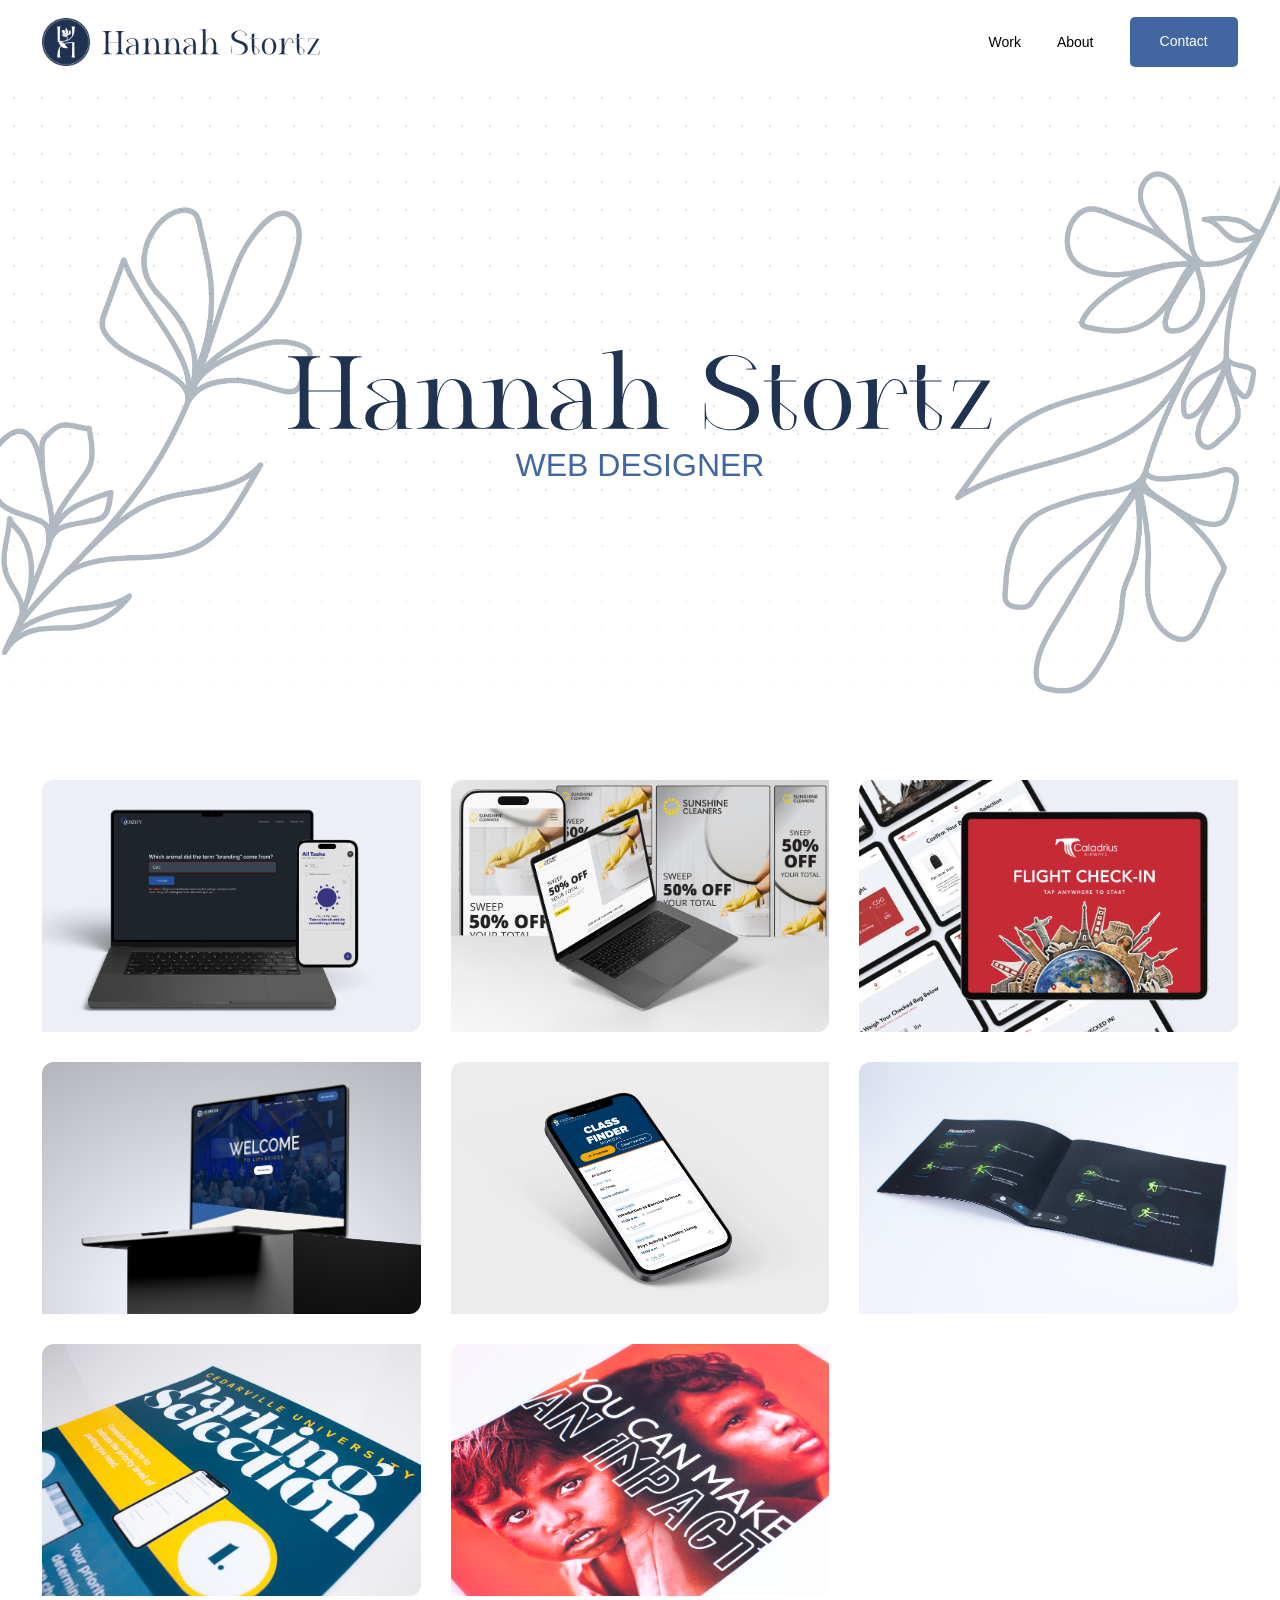
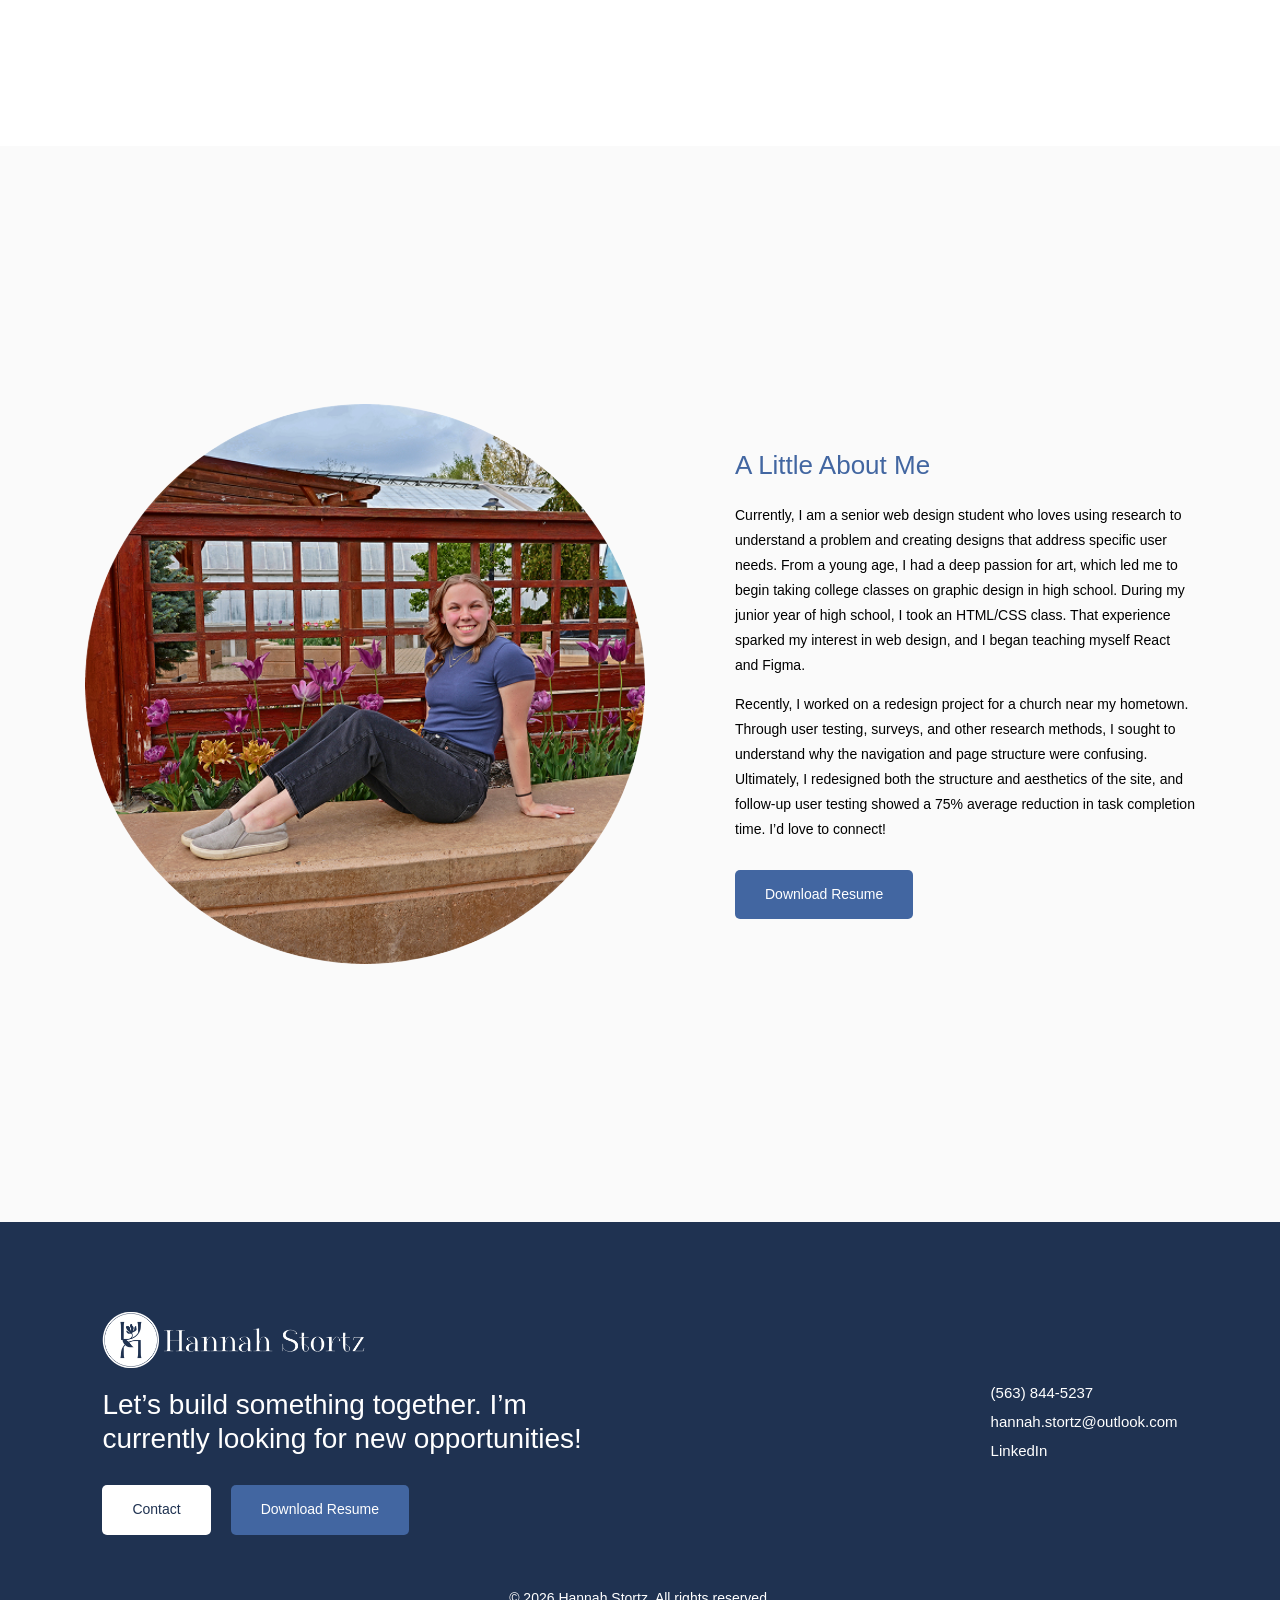
==== commit 24f72d94: "added class finder and updated imagery" ====
--- a/index.html
+++ b/index.html
@@ -1,5 +1,6 @@
 <!DOCTYPE html>
 <html lang="en">
+
 <head>
   <meta charset="UTF-8">
   <meta name="viewport" content="width=device-width, initial-scale=1.0">
@@ -15,44 +16,35 @@
       <img src="images/logo.png" alt="">
       <img src="images/hannah_stortz.svg" alt="Hannah Stortz">
     </a>
-<button
-  class="menu-toggle"
-  type="button"
-  aria-label="Open navigation"
-  aria-expanded="false"
-  aria-controls="primary-nav"
->
-  <span></span>
-  <span></span>
-  <span></span>
-</button>
+    <button class="menu-toggle" type="button" aria-label="Open navigation" aria-expanded="false"
+      aria-controls="primary-nav">
+      <span></span>
+      <span></span>
+      <span></span>
+    </button>
     <nav id="primary-nav" aria-label="Primary navigation">
       <div class="work-dropdown">
-  <a
-  class="work-link work-toggle"
-  href="index.html#work"
-  aria-expanded="false"
-  aria-controls="work-menu"
->
-  Work
-</a>
-
-  <div class="work-menu" id="work-menu" inert>
-    <p>Web Design</p>
-    <a href="emotional-microinteractions.html">Emotional Microinteractions</a>
-    <a href="project-page-coming.html">Sunshine Cleaners</a>
-    <a href="flight-check-in.html">Flight Check-In Kiosk</a>
-    <a href="project-page-coming.html">LifeBridge Church</a>
-
-    <p>Graphic Design</p>
-    <a href="project-page-coming.html">Ultimate Frisbee Symbol</a>
-    <a href="project-page-coming.html">Ethnographic Parking Project</a>
-    <a href="project-page-coming.html">Social Justice Project</a>
-  </div>
-</div>
+        <a class="work-link work-toggle" href="index.html#work" aria-expanded="false" aria-controls="work-menu">
+          Work
+        </a>
+
+        <div class="work-menu" id="work-menu" inert>
+          <p>Web Design</p>
+          <a href="emotional-microinteractions.html">Emotional Microinteractions</a>
+          <a href="sunshine-cleaners.html">Sunshine Cleaners</a>
+          <a href="flight-check-in.html">Flight Check-In Kiosk</a>
+          <a href="lifebridge-church.html">LifeBridge Church</a>
+          <a href="class-finder.html">Class Finder</a>
+
+          <p>Graphic Design</p>
+          <a href="ultimate-frisbee.html">Ultimate Frisbee Symbol</a>
+          <a href="parking-project.html">Ethnographic Parking Project</a>
+          <a href="social-justice-project.html">Social Justice Project</a>
+        </div>
+      </div>
       <a href="index.html#about">About</a>
       <a class="button" href="mailto:hannah.stortz@outlook.com">
-        Contact
+        <span>Contact</span>
       </a>
     </nav>
   </header>
@@ -66,7 +58,7 @@
         <h1>
           <img src="images/hannah_stortz.svg" alt="Hannah Stortz">
         </h1>
-        <p>WEB DESIGNER</p>
+        <p>Web Designer</p>
       </div>
     </section>
 
@@ -79,10 +71,7 @@
         </span>
       </a>
 
-      <a
-        class="project-card"
-        href="sunshine-cleaners.html"
-      >
+      <a class="project-card" href="sunshine-cleaners.html">
         <img src="images/sunshine-cleaners.png" alt="">
         <span>
           <strong>Sunshine Cleaners</strong>
@@ -90,10 +79,7 @@
         </span>
       </a>
 
-      <a
-        class="project-card"
-        href="flight-check-in.html"
-      >
+      <a class="project-card" href="flight-check-in.html">
         <img src="images/flight-check-in.png" alt="">
         <span>
           <strong>Flight Check-In Kiosk</strong>
@@ -101,10 +87,7 @@
         </span>
       </a>
 
-      <a
-        class="project-card"
-        href="lifebridge-church.html"
-      >
+      <a class="project-card" href="lifebridge-church.html">
         <img src="images/lifebridge-church.png" alt="">
         <span>
           <strong>LifeBridge Church</strong>
@@ -112,10 +95,15 @@
         </span>
       </a>
 
-      <a
-        class="project-card"
-        href="ultimate-frisbee-symbol.html"
-      >
+      <a class="project-card" href="class-finder.html">
+        <img src="images/class-finder.png" alt="">
+        <span>
+          <strong>Class Finder</strong>
+          <small>Fall 2026</small>
+        </span>
+      </a>
+
+      <a class="project-card" href="ultimate-frisbee.html">
         <img src="images/ultimate-frisbee-symbol.png" alt="">
         <span>
           <strong>Ultimate Frisbee Symbol</strong>
@@ -123,10 +111,7 @@
         </span>
       </a>
 
-      <a
-        class="project-card"
-        href="ethnographic-parking-project.html"
-      >
+      <a class="project-card" href="parking-project.html">
         <img src="images/ethnographic-parking.png" alt="">
         <span>
           <strong>Ethnographic Parking Project</strong>
@@ -134,10 +119,7 @@
         </span>
       </a>
 
-      <a
-        class="project-card"
-        href="social-justice.html"
-      >
+      <a class="project-card" href="social-justice.html">
         <img src="images/social-justice.png" alt="">
         <span>
           <strong>Social Justice Project</strong>
@@ -147,11 +129,7 @@
     </section>
 
     <section class="about" id="about">
-      <img
-        src="images/photo-of-hannah-stortz.png"
-        alt="Hannah Stortz sitting outside beside a garden"
-      >
-
+      <img src="images/photo-of-hannah-stortz.png" alt="Hannah Stortz sitting outside beside a garden">
       <div>
         <h2>A Little About Me</h2>
 
@@ -197,7 +175,7 @@
 
         <div class="actions">
           <a class="button light" href="mailto:hannah.stortz@outlook.com">
-            Contact
+            <span>Contact</span>
           </a>
 
           <a class="button" href="docs/Stortz_Hannah_Resume.pdf" download>
@@ -213,11 +191,7 @@
           hannah.stortz@outlook.com
         </a>
 
-        <a
-          href="https://www.linkedin.com/in/hannahstortz/"
-          target="_blank"
-          rel="noopener noreferrer"
-        >
+        <a href="https://www.linkedin.com/in/hannahstortz/" target="_blank" rel="noopener noreferrer">
           LinkedIn
         </a>
       </div>
@@ -226,4 +200,5 @@
     <small>© 2026 Hannah Stortz. All rights reserved.</small>
   </footer>
 </body>
+
 </html>
--- a/styles.css
+++ b/styles.css
@@ -2,8 +2,7 @@
 
 @font-face {
   font-family: "Commissioner";
-  src: url("https://static.figma.com/font/Commissioner_FLAR_VOLM_slnt_wght__1")
-    format("woff2");
+  src: url("https://static.figma.com/font/Commissioner_FLAR_VOLM_slnt_wght__1") format("woff2");
   font-style: normal;
   font-weight: 100 900;
   font-display: swap;
@@ -17,14 +16,13 @@
 
   --page-gutter: clamp(30px, 8vw, 130px);
   --section-space: 115px;
-  --section-gap: clamp(40px, 5vw, 75px);
+  --section-gap: clamp(32px, 4vw, 60px);
   --image-radius: 12px;
   --image-border: 3px solid #000;
 
   --shadow-soft: drop-shadow(0 5px 8px rgb(0 0 0 / 15%));
   --shadow-book:
-    drop-shadow(0 3px 2px rgb(0 0 0 / 15%))
-    drop-shadow(0 10px 12px rgb(0 0 0 / 10%));
+    drop-shadow(0 3px 2px rgb(0 0 0 / 15%)) drop-shadow(0 10px 12px rgb(0 0 0 / 10%));
 
   color: #000;
   background: #fff;
@@ -74,11 +72,6 @@
 
 .pale {
   background: var(--pale);
-}
-
-:where(a, button, input, [tabindex]):focus-visible {
-  outline: 2px solid var(--blue);
-  outline-offset: 5px;
 }
 
 
@@ -149,12 +142,13 @@
 /* -- HEADER + DESKTOP NAVIGATION ---------------------------*/
 
 .header {
-  position: relative;
+  position: sticky;
+  top: 0;
   z-index: 5;
   display: flex;
   align-items: center;
   justify-content: space-between;
-  height: 94px;
+  height: 84px;
   padding-inline: clamp(24px, 3.3vw, 50px);
   background: #fff;
 }
@@ -293,6 +287,7 @@
   place-items: center;
   height: 666px;
   overflow: clip visible;
+  margin-bottom: 30px;
 }
 
 .flower {
@@ -316,12 +311,12 @@
   z-index: 1;
   color: var(--blue);
   font-size: 32px;
-  font-weight: 500;
+  font-weight: 200;
   text-align: center;
 }
 
 .hero-title h1 {
-  margin: 0 0 24px;
+  margin: 0 0 16px;
   line-height: 1;
 }
 
@@ -331,6 +326,7 @@
 
 .hero-title p {
   margin-bottom: 0;
+  text-transform: uppercase;
 }
 
 
@@ -339,20 +335,20 @@
 .work-grid {
   display: grid;
   grid-template-columns: repeat(3, minmax(0, 1fr));
-  gap: 36px 30px;
+  gap: 30px;
   padding: 0 clamp(24px, 3.3vw, 50px) 150px;
-  scroll-margin-top: 30px;
+  scroll-margin-top: 110px;
 }
 
 .project-card {
   position: relative;
   aspect-ratio: 446 / 297;
   overflow: hidden;
-  border-radius: 30px 0 30px 0;
+  border-radius: 12px 0 12px 0;
   background: #eee;
 }
 
-.project-card > img {
+.project-card>img {
   width: 100%;
   height: 100%;
   object-fit: cover;
@@ -386,7 +382,7 @@
   font-size: 14px;
 }
 
-.project-card:hover > img {
+.project-card:hover>img {
   transform: scale(1.06);
 }
 
@@ -411,6 +407,7 @@
 .case-study ul {
   font-size: 14px;
   line-height: 25px;
+  text-wrap: pretty;
 }
 
 .case-study p,
@@ -422,7 +419,7 @@
   padding-left: 20px;
 }
 
-.case-study li + li {
+.case-study li+li {
   margin-top: 8px;
 }
 
@@ -441,7 +438,7 @@
   background: var(--pale);
 }
 
-.about > img {
+.about>img {
   width: 100%;
   border-radius: 50%;
 }
@@ -463,11 +460,11 @@
   padding-inline: 30px;
 }
 
-.case-hero > * {
+.case-hero>* {
   min-width: 0;
 }
 
-.case-hero > img {
+.case-hero>img {
   order: -1;
   width: 100%;
 }
@@ -483,15 +480,15 @@
 
 /* -- SHARED PROJECT SECTIONS --------------------------- */
 
-.case-study :is(
-  .overview,
+.case-study :is(.overview,
   .approach,
   .outcome,
   .lb-row,
   .uf-row,
   .parking-row,
-  .sj-row
-) {
+  .sj-row,
+  .cf-row,
+  .mag-row) {
   display: grid;
   grid-template-columns: repeat(2, minmax(0, 1fr));
   align-items: center;
@@ -500,39 +497,38 @@
   padding: var(--section-space) var(--page-gutter);
 }
 
-.case-study :is(
-  .overview,
+.case-study :is(.overview,
   .approach,
   .outcome,
   .lb-row,
   .uf-row,
   .parking-row,
-  .sj-row
-) > * {
+  .sj-row,
+  .cf-row,
+  .mag-row)>* {
   min-width: 0;
 }
 
-.case-study :is(
-  .overview,
+.case-study :is(.overview,
   .approach,
   .outcome,
   .lb-row,
   .uf-row,
   .parking-row,
-  .sj-row
-) > img {
-  width: 100%;
-}
-
-.case-study :is(
-  .overview,
+  .sj-row,
+  .cf-row)>img {
+  width: 100%;
+}
+
+.case-study :is(.overview,
   .approach,
   .outcome,
   .lb-row,
   .uf-row,
   .parking-row,
-  .sj-row
-) .button {
+  .sj-row,
+  .cf-row,
+  .mag-row) .button {
   margin-top: 16px;
 }
 
@@ -552,7 +548,7 @@
   overflow: clip;
 }
 
-.case-study:not(.microinteractions, .sunshine) .approach > img {
+.case-study:not(.microinteractions, .sunshine) .approach>img {
   width: calc(100% + 50px);
   max-width: none;
   margin-left: -100px;
@@ -650,7 +646,7 @@
   padding: 20px 4px;
 }
 
-.gallery-track > img {
+.gallery-track>img {
   flex: 0 0 auto;
   width: 43vw;
   min-width: 480px;
@@ -664,7 +660,7 @@
   padding: 20px clamp(24px, 3.3vw, 50px);
 }
 
-:is(.sunshine, .frisbee) .gallery-track > img {
+:is(.sunshine, .frisbee) .gallery-track>img {
   width: auto;
   min-width: 0;
   height: clamp(250px, 32vw, 460px);
@@ -676,7 +672,7 @@
   gap: 16px;
 }
 
-.sunshine .gallery-track > img {
+.sunshine .gallery-track>img {
   height: clamp(240px, 30vw, 440px);
   border: 2px solid #000;
 }
@@ -706,7 +702,7 @@
   grid-template-columns: minmax(0, 1fr) minmax(0, 1.8fr);
 }
 
-.microinteractions .outcome > div:last-child {
+.microinteractions .outcome>div:last-child {
   order: -1;
 }
 
@@ -718,19 +714,19 @@
   min-width: 0;
 }
 
-.interaction-pair > img,
-.sunshine-mobile > img {
+.interaction-pair>img,
+.sunshine-mobile>img {
   grid-row: 1;
   width: 100%;
   min-width: 0;
   margin: 0;
 }
 
-.interaction-pair > img:first-child {
+.interaction-pair>img:first-child {
   grid-column: 1 / 12;
 }
 
-.interaction-pair > img:last-child {
+.interaction-pair>img:last-child {
   position: relative;
   z-index: 1;
   grid-column: 10 / 13;
@@ -741,21 +737,81 @@
   padding-bottom: var(--sketch-offset);
 }
 
-.sketch-pair > img {
+.sketch-pair>img {
   border: var(--image-border);
   border-radius: 8px;
 }
 
-.sketch-pair > img:first-child {
+.sketch-pair>img:first-child {
   grid-column: 1 / 11;
 }
 
-.sketch-pair > img:last-child {
+.sketch-pair>img:last-child {
   grid-column: 9 / 13;
   align-self: end;
   transform: translateY(var(--sketch-offset));
 }
 
+/* Outcome video mockups */
+.microinteractions .interaction-pair.video-pair {
+  display: grid;
+  grid-template-columns: minmax(0, 3.39fr) minmax(0, 1fr);
+  align-items: end;
+  gap: 28px;
+}
+
+.video-pair > .video-laptop,
+.video-pair > .video-phone {
+  position: relative;
+  width: 100%;
+  min-width: 0;
+}
+
+.video-pair .device-frame {
+  position: relative;
+  z-index: 2;
+  display: block;
+  width: 100%;
+  height: auto;
+  pointer-events: none;
+}
+
+.video-pair video {
+  position: absolute;
+  z-index: 1;
+  display: block;
+  object-fit: contain;
+}
+
+.video-pair .video-laptop video {
+  left: 10.45%;
+  top: 2.5%;
+  width: 79.15%;
+  height: 84.92%;
+  background: #1c1f23;
+}
+
+.video-pair .video-phone video {
+  left: 5.23%;
+  top: 2.31%;
+  width: 89.79%;
+  height: 95.14%;
+  border-radius: 15% / 7%;
+  background: #d9d9d9;
+}
+
+@media (max-width: 600px) {
+  .microinteractions .interaction-pair.video-pair {
+    grid-template-columns: minmax(0, 1fr);
+    justify-items: center;
+    gap: 28px;
+  }
+
+  .video-pair > .video-phone {
+    width: min(220px, 60%);
+  }
+}
+
 
 /* -- SUNSHINE CLEANERS --------------------------- */
 
@@ -764,7 +820,7 @@
   padding-inline: clamp(30px, 6vw, 80px);
 }
 
-.sunshine .case-hero > img {
+.sunshine .case-hero>img {
   order: 0;
 }
 
@@ -776,11 +832,11 @@
   grid-template-columns: minmax(0, 1fr) minmax(0, 1.5fr);
 }
 
-.sunshine-mobile > img:first-child {
+.sunshine-mobile>img:first-child {
   grid-column: 1 / 10;
 }
 
-.sunshine-mobile > img:last-child {
+.sunshine-mobile>img:last-child {
   position: relative;
   z-index: 1;
   grid-column: 9 / 13;
@@ -798,11 +854,11 @@
   grid-template-columns: minmax(0, 1fr) minmax(0, 1.8fr);
 }
 
-.lifebridge .case-hero > img {
+.lifebridge .case-hero>img {
   order: 0;
 }
 
-.lifebridge .lb-row > img {
+.lifebridge .lb-row>img {
   border-radius: 6px;
 }
 
@@ -811,21 +867,23 @@
 }
 
 .lifebridge :is(.lb-research, .lb-explorations) {
-    grid-template-columns:
-    minmax(0, 1fr)
-    minmax(0, 1.4fr);
-    gap: clamp(80px, 8vw, 120px);
-}
-
-.lifebridge :is(.lb-research, .lb-explorations) > div {
+  grid-template-columns:
+    minmax(0, 460px) minmax(0, 480px);
+  justify-content: center;
+  gap: clamp(40px, 5vw, 70px);
+}
+
+.lifebridge :is(.lb-research, .lb-explorations)>div {
   width: 100%;
   max-width: none;
   justify-self: stretch;
 }
 
 .lifebridge .lb-direction {
-  grid-template-columns: minmax(0, 800px) minmax(0, 460px);
-  gap: clamp(40px, 5vw, 80px);
+  grid-template-columns:
+    minmax(0, 560px) minmax(0, 460px);
+  justify-content: center;
+  gap: clamp(40px, 5vw, 70px);
 }
 
 .lifebridge .lb-outcome {
@@ -836,21 +894,25 @@
   overflow: clip;
 }
 
-.lifebridge .lb-outcome > img {
+.lifebridge .lb-outcome>img {
   width: calc(100% + 50px);
   max-width: none;
   margin-left: -100px;
 }
 
 
-/* -- BEFORE + AFTER COMPARISON --------------------------- */
+/* -- BEFORE + AFTER COMPARISONS --------------------------- */
 
 .comparison {
   min-width: 0;
 }
 
 .comparison-images {
-  --split: 50%;
+  --screen-left: 9%;
+  --screen-width: 82%;
+  --screen-top: 2%;
+  --screen-height: 87%;
+
   position: relative;
   display: grid;
   isolation: isolate;
@@ -858,20 +920,29 @@
 
 .comparison-images > img {
   grid-area: 1 / 1;
+  display: block;
+  width: 100%;
+  height: auto;
   align-self: start;
-  width: 100%;
-}
-
-.comparison-before {
-  clip-path: inset(0 calc(100% - var(--split)) 0 0);
+}
+
+.comparison-images > .comparison-before {
+  position: absolute;
+  inset: 0;
+  width: 100%;
+  height: 100%;
+  margin: 0;
+  clip-path: inset(
+    0 calc(100% - var(--split, 50%)) 0 0
+  );
 }
 
 .comparison-divider {
   position: absolute;
-  top: 2%;
-  bottom: 11%;
+  top: var(--screen-top);
   left: var(--divider, 50%);
   width: 2px;
+  height: var(--screen-height);
   background: var(--blue);
   transform: translateX(-50%);
   pointer-events: none;
@@ -898,18 +969,50 @@
 
 .comparison-slider {
   position: absolute;
-  top: 2%;
-  left: 9%;
-  width: 82%;
-  height: 87%;
+  z-index: 4;
+  top: var(--screen-top);
+  left: var(--screen-left);
+  width: var(--screen-width);
+  height: var(--screen-height);
   margin: 0;
   opacity: 0;
   cursor: ew-resize;
 }
 
-.comparison-images:has(.comparison-slider:focus-visible) {
-  outline: 2px solid var(--blue);
-  outline-offset: 5px;
+
+/* -- MAGAZINE COMPARISON: SCREEN + FRAME --------------------------- */
+
+.magazine-comparison .comparison-images {
+  --screen-left: 10.4%;
+  --screen-width: 79.2%;
+  --screen-top: 2.5%;
+  --screen-height: 85%;
+}
+
+.mag-original-screen {
+  position: absolute;
+  top: var(--screen-top);
+  left: var(--screen-left);
+  width: var(--screen-width);
+  height: var(--screen-height);
+  overflow: hidden;
+}
+
+.mag-original-screen > img {
+  display: block;
+  width: 100%;
+  height: 100%;
+  object-fit: cover;
+  object-position: center top;
+}
+
+.comparison-images > .comparison-frame {
+  position: absolute;
+  inset: 0;
+  z-index: 3;
+  width: 100%;
+  height: 100%;
+  pointer-events: none;
 }
 
 
@@ -920,7 +1023,7 @@
   padding-inline: var(--page-gutter);
 }
 
-.frisbee .case-hero > img {
+.frisbee .case-hero>img {
   max-width: 400px;
   justify-self: center;
 }
@@ -940,7 +1043,7 @@
   overflow: clip;
 }
 
-.frisbee .uf-outcome > img {
+.frisbee .uf-outcome>img {
   width: calc(100% + 180px);
   max-width: none;
   transform: translateY(45px);
@@ -957,7 +1060,7 @@
   padding-inline: 40px;
 }
 
-.parking .case-hero > img {
+.parking .case-hero>img {
   max-width: 520px;
   justify-self: end;
 }
@@ -971,7 +1074,7 @@
   gap: 70px;
 }
 
-.parking .parking-row > img {
+.parking .parking-row>img {
   justify-self: center;
 }
 
@@ -984,7 +1087,7 @@
   grid-template-columns: minmax(0, 1.4fr) minmax(0, 1fr);
 }
 
-.parking .parking-outcome > img {
+.parking .parking-outcome>img {
   max-width: 440px;
 }
 
@@ -996,7 +1099,7 @@
   padding-inline: clamp(30px, 6vw, 80px);
 }
 
-.social-justice .case-hero > img {
+.social-justice .case-hero>img {
   order: 0;
 }
 
@@ -1008,7 +1111,7 @@
   grid-template-columns: minmax(0, 1.2fr) minmax(0, 1fr);
 }
 
-.social-justice .sj-sticker > img {
+.social-justice .sj-sticker>img {
   width: 85%;
   max-width: 580px;
   justify-self: center;
@@ -1256,7 +1359,7 @@
     pointer-events: auto;
   }
 
-  .header nav > a:not(.button) {
+  .header nav>a:not(.button) {
     padding-block: 10px;
   }
 
@@ -1297,7 +1400,6 @@
 
   .flower {
     width: 38vw;
-    opacity: 0.7;
   }
 
   .flower-left {
@@ -1328,15 +1430,15 @@
   }
 
   .case-study .case-hero,
-  .case-study :is(
-    .overview,
+  .case-study :is(.overview,
     .approach,
     .outcome,
     .lb-row,
     .uf-row,
     .parking-row,
-    .sj-row
-  ) {
+    .sj-row,
+    .cf-row,
+    .mag-row) {
     display: flex;
     flex-direction: column;
     align-items: stretch;
@@ -1353,50 +1455,48 @@
     font-size: 48px;
   }
 
-  .case-study :is(
-    .overview,
+  .case-study :is(.overview,
     .approach,
     .outcome,
     .lb-row,
     .uf-row,
     .parking-row,
-    .sj-row
-  ) {
+    .sj-row,
+    .cf-row,
+    .mag-row) {
     padding: var(--section-space) var(--page-gutter);
   }
 
-  .case-study .case-hero > *,
-  .case-study :is(
-    .overview,
+  .case-study .case-hero>*,
+  .case-study :is(.overview,
     .approach,
     .outcome,
     .lb-row,
     .uf-row,
     .parking-row,
-    .sj-row
-  ) > * {
+    .sj-row,
+    .cf-row,
+    .mag-row)>* {
     order: 0;
     width: 100%;
     min-width: 0;
   }
 
-  .case-study .case-hero > img,
-  .case-study :is(
-    .overview,
+  .case-study .case-hero>img,
+  .case-study :is(.overview,
     .approach,
     .outcome,
     .lb-row,
     .uf-row,
     .parking-row,
-    .sj-row
-  ) > :is(
-    img,
+    .sj-row,
+    .cf-row,
+    .mag-row)> :is(img,
     .interaction-pair,
     .sunshine-mobile,
     .sunshine-sketches,
     .comparison,
-    .brand-board
-  ) {
+    .brand-board) {
     order: -1;
     width: 100%;
     max-width: 650px;
@@ -1404,29 +1504,27 @@
     transform: none;
   }
 
-  .case-study :is(
-    .overview,
+  .case-study :is(.overview,
     .approach,
     .outcome,
     .lb-row,
     .uf-row,
     .parking-row,
-    .sj-row
-  ) > div:not(
-    .interaction-pair,
+    .sj-row,
+    .cf-row,
+    .mag-row)>div:not(.interaction-pair,
     .sunshine-mobile,
     .sunshine-sketches,
     .comparison,
-    .brand-board
-  ) {
+    .brand-board) {
     max-width: none;
   }
 
-  .case-study .case-hero > img {
+  .case-study .case-hero>img {
     max-width: 700px;
   }
 
-  .frisbee .case-hero > img {
+  .frisbee .case-hero>img {
     max-width: 320px;
   }
 
@@ -1434,7 +1532,7 @@
     margin-block: 80px;
   }
 
-  .parking .case-hero > img {
+  .parking .case-hero>img {
     max-width: 300px;
   }
 
@@ -1446,11 +1544,11 @@
     max-width: 480px;
   }
 
-  .parking .parking-outcome > img {
+  .parking .parking-outcome>img {
     max-width: 440px;
   }
 
-  .social-justice .sj-sticker > img {
+  .social-justice .sj-sticker>img {
     width: 85%;
     max-width: 450px;
   }
@@ -1468,6 +1566,32 @@
 
   .contact-list {
     padding-top: 0;
+  }
+
+  /* Class Finder */
+
+  .class-finder .case-hero {
+    margin-bottom: 0;
+  }
+
+  .class-finder .cf-hero-visual {
+    order: -1;
+    width: 100%;
+    max-width: 360px;
+    height: 380px;
+    margin-inline: auto;
+  }
+
+  .class-finder .case-hero>div:not(.cf-hero-visual) {
+    padding-bottom: var(--section-space);
+  }
+
+  .case-study.magazine .mag-overview>div:last-child,
+  .case-study.magazine .mag-outcome>.mag-laptop {
+    order: -1;
+    width: 100%;
+    max-width: 650px;
+    margin-inline: auto;
   }
 }
 
@@ -1547,23 +1671,23 @@
     --sketch-offset: 30px;
   }
 
-  .sketch-pair > img {
+  .sketch-pair>img {
     border-width: 2px;
   }
 
-  .gallery-track > img {
+  .gallery-track>img {
     width: 86vw;
     min-width: 86vw;
   }
 
-  :is(.sunshine, .frisbee) .gallery-track > img {
+  :is(.sunshine, .frisbee) .gallery-track>img {
     width: auto;
     min-width: 0;
     height: 260px;
   }
 
-  .frisbee .case-hero > img,
-  .parking .case-hero > img {
+  .frisbee .case-hero>img,
+  .parking .case-hero>img {
     max-width: 240px;
   }
 
@@ -1575,7 +1699,7 @@
     padding-block: 75px;
   }
 
-  .social-justice .sj-sticker > img {
+  .social-justice .sj-sticker>img {
     max-width: 320px;
   }
 
@@ -1616,7 +1740,7 @@
 
   .button,
   .contact-list a,
-  .project-card > img,
+  .project-card>img,
   .project-card span,
   .work-toggle,
   .work-toggle::after,
@@ -1638,4 +1762,205 @@
   .process-track span[aria-hidden="true"] {
     display: none;
   }
+}
+
+.home #home-page {
+  isolation: isolate;
+}
+
+.home .hero::before {
+  content: "";
+  position: absolute;
+  inset: 0;
+  background-image: radial-gradient(circle,
+      rgba(31, 50, 81, 0.13) 1px,
+      transparent 1.2px);
+  background-size: 28px 28px;
+  -webkit-mask-image: linear-gradient(to bottom, black 55%, transparent 100%);
+  mask-image: linear-gradient(to bottom, black 55%, transparent 100%);
+  pointer-events: none;
+  z-index: 0;
+}
+
+.home .flower {
+  z-index: 0;
+}
+
+.home .hero-title {
+  position: relative;
+  z-index: 2;
+}
+
+.home .work-grid {
+  position: relative;
+  z-index: 1;
+  background: transparent;
+}
+
+@media (min-width: 1800px) {
+  .home .flower {
+    width: clamp(460px, 26vw, 1000px);
+    top: -10px;
+    transform: none;
+  }
+
+  .home .hero-title img {
+    width: clamp(706px, 34vw, 1100px);
+  }
+}
+
+@media (max-width: 600px) {
+  .home .flower-left {
+    top: 22%;
+    transform: translateY(-50%);
+    left: -12%;
+  }
+
+  .home .flower-right {
+    top: 78%;
+    transform: translateY(-50%);
+    right: -12%;
+  }
+}
+
+/* -- CLASS FINDER --------------------------- */
+
+.class-finder .case-hero {
+  grid-template-columns:
+    minmax(0, 420px) minmax(0, 480px);
+  justify-content: center;
+  gap: clamp(40px, 5vw, 70px);
+  max-width: 1160px;
+  margin-top: 80px;
+  margin-bottom: 0;
+}
+
+.cf-hero-visual {
+  position: relative;
+  width: 100%;
+  height: 480px;
+  overflow: hidden;
+}
+
+.cf-hero-visual>img {
+  position: absolute;
+  top: -5%;
+  left: 50%;
+  width: 180%;
+  max-width: none;
+  transform: translateX(-50%);
+}
+
+.class-finder .cf-row {
+  grid-template-columns:
+    minmax(0, 460px) minmax(0, 620px);
+  gap: clamp(70px, 7vw, 110px);
+  padding-block: 145px;
+}
+
+.class-finder .cf-results {
+  grid-template-columns:
+    minmax(0, 660px) minmax(0, 460px);
+}
+
+.cf-sketch {
+  border: 2px solid #000;
+  border-radius: 6px;
+}
+
+/* -- CEDARVILLE MAGAZINE --------------------------- */
+
+.magazine .case-hero {
+  grid-template-columns:
+    minmax(0, 600px) minmax(0, 420px);
+  justify-content: center;
+  gap: clamp(40px, 5vw, 75px);
+}
+
+.magazine .mag-row {
+  gap: clamp(60px, 6vw, 95px);
+  padding-block: 140px;
+}
+
+.magazine :is(.mag-overview, .mag-outcome) {
+  grid-template-columns:
+    minmax(0, 440px) minmax(0, 660px);
+}
+
+.magazine .mag-approach {
+  grid-template-columns:
+    minmax(0, 580px) minmax(0, 460px);
+}
+
+.mag-laptop {
+  position: relative;
+  width: 100%;
+  isolation: isolate;
+}
+
+.mag-laptop-base {
+  display: block;
+  width: 100%;
+}
+
+.mag-screen {
+  position: absolute;
+  top: 2.5%;
+  left: 10.4%;
+  width: 79.2%;
+  height: 85%;
+  overflow: hidden;
+  background: #fff;
+}
+
+.mag-screen-content,
+.mag-before {
+  display: block;
+  width: 100%;
+  height: 100%;
+  object-fit: cover;
+  object-position: center top;
+}
+
+.mag-laptop-bezel {
+  position: absolute;
+  inset: 0;
+  z-index: 3;
+  width: 100%;
+  height: 100%;
+  pointer-events: none;
+}
+
+.mag-screen-scroll {
+  overflow-x: hidden;
+  overflow-y: auto;
+  overscroll-behavior-y: contain;
+}
+
+.mag-screen-scroll > .mag-screen-content {
+  display: block;
+  width: 100%;
+  height: auto;
+  max-height: none;
+}
+
+/* -- PROJECT CARD SCROLL REVEAL --------------------------- */
+@media (prefers-reduced-motion: no-preference) {
+  #work > .project-card {
+    opacity: 1;
+    transform: none;
+    transition: opacity 600ms ease-out, transform 600ms ease-out;
+  }
+
+  #work > .project-card.reveal-pending {
+    opacity: 0;
+    transform: translateY(12px);
+    transition: none;
+  }
+
+  #work > .project-card:focus-within {
+  opacity: 1;
+  transform: none;
+  transition: none;
+  }
 }
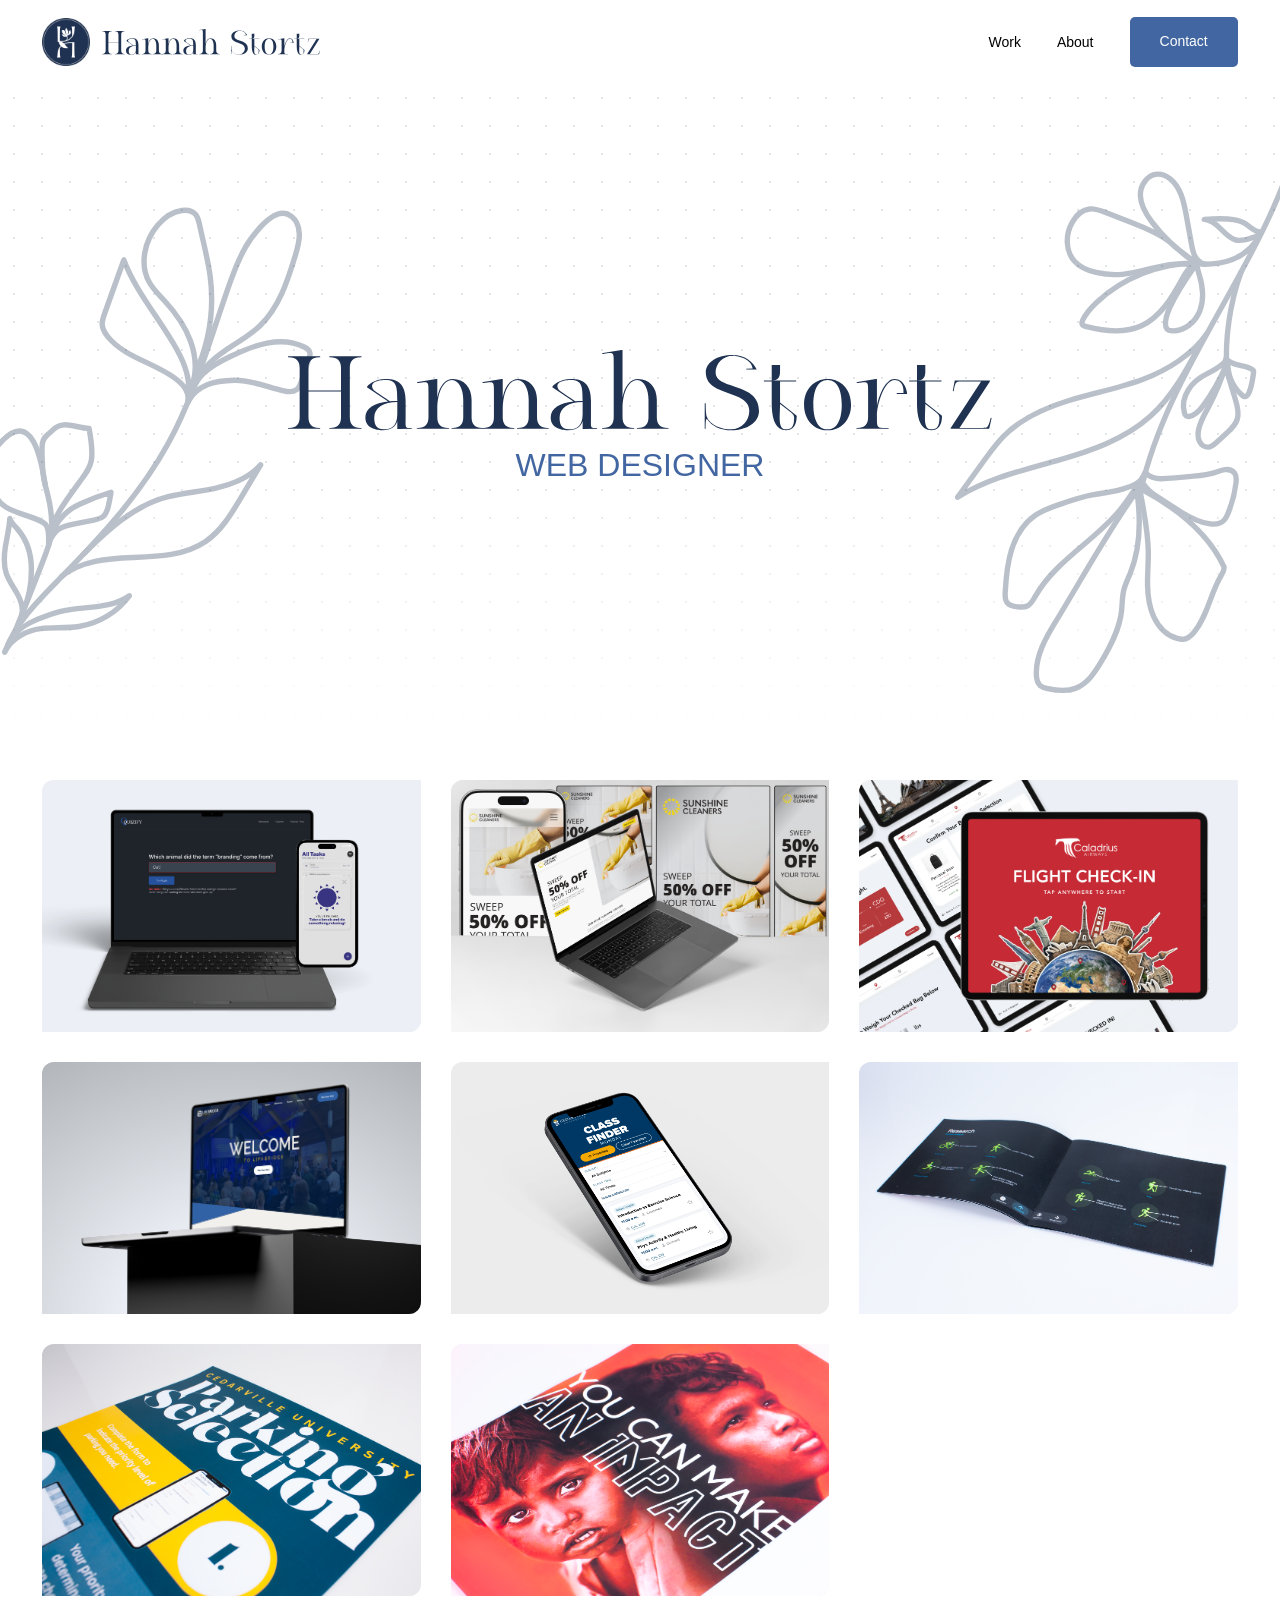
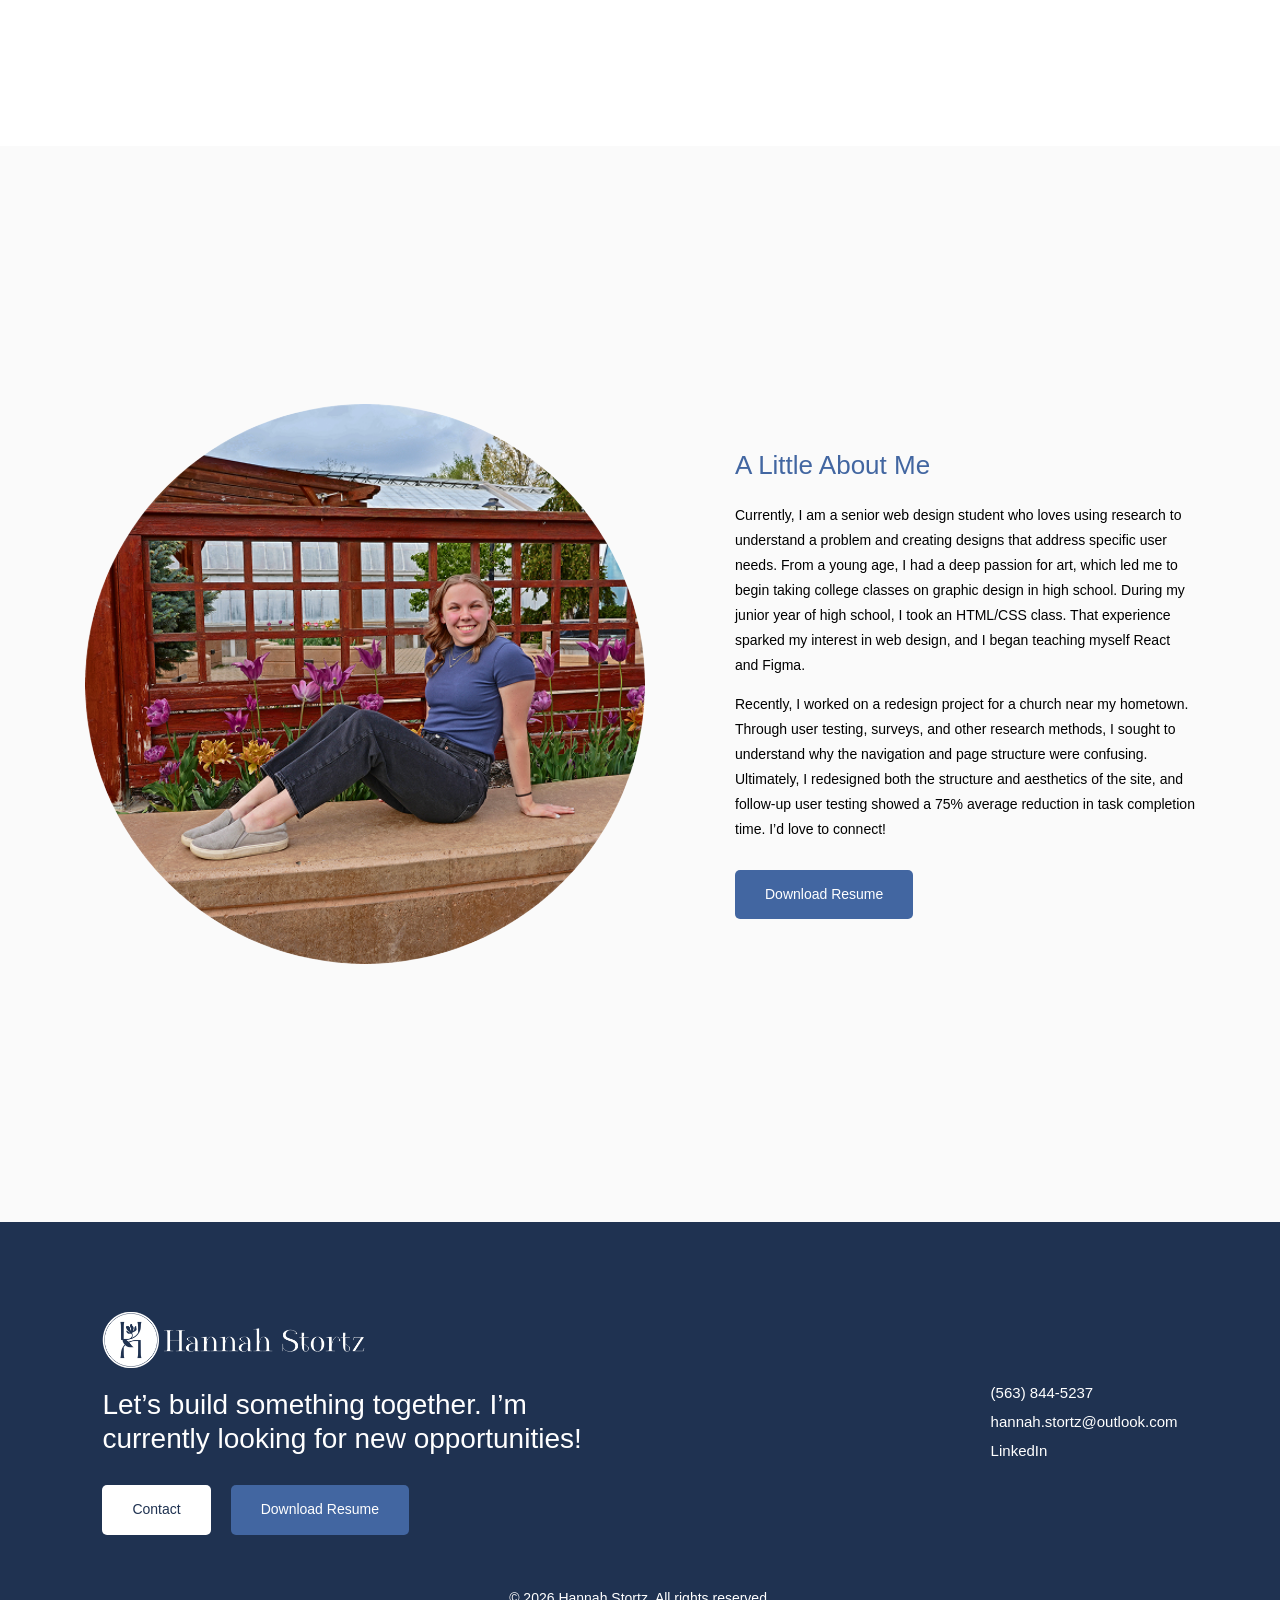
==== commit 00ed7528: "flower page-load animation and fixed broken links" ====
--- a/index.html
+++ b/index.html
@@ -39,7 +39,7 @@
           <p>Graphic Design</p>
           <a href="ultimate-frisbee.html">Ultimate Frisbee Symbol</a>
           <a href="parking-project.html">Ethnographic Parking Project</a>
-          <a href="social-justice-project.html">Social Justice Project</a>
+          <a href="social-justice.html">Social Justice Project</a>
         </div>
       </div>
       <a href="index.html#about">About</a>
@@ -51,8 +51,36 @@
 
   <main id="home-page">
     <section class="hero">
-      <img class="flower flower-left" src="images/flowers-left.png" alt="">
-      <img class="flower flower-right" src="images/flowers-right.png" alt="">
+      <svg class="flower flower-left" aria-hidden="true" focusable="false" xmlns="http://www.w3.org/2000/svg" viewBox="0 0 637.0391 895.4013">
+  <path d="M70.8693,837.697c17.4945-47.6549,54.8172-84.8262,90.4895-120.9445,67.6977-68.5442,134.0189-140.137,180.3838-224.5857,46.6412-84.9519,71.4188-179.8071,104.2427-270.9927,8.5443-23.7361,17.813-47.5691,32.5704-68.0295,14.7574-20.4604,39.2991-48.769,60.4573-42.5725" fill="none" stroke="#1d334f" stroke-linecap="round" stroke-linejoin="round" stroke-width="9"/>
+  <path d="M539.5554,110.822c14.8465,5.796,19.5719,21.1968,20.0411,33.1935s-3.0547,23.7491-6.5426,35.2372c-12.8398,42.291-26.8549,86.5512-58.7384,117.1588-17.324,16.6307-38.8321,28.0826-58.6578,41.6341-19.8257,13.5515-38.8524,30.3498-47.2373,52.8531" fill="none" stroke="#1d334f" stroke-linecap="round" stroke-linejoin="round" stroke-width="9"/>
+  <path d="M383.3468,401.0909c9.923-26.8792,37.5772-42.3167,63.4974-54.5273,19.0573-8.9776,38.5566-17.5379,59.2504-21.4804,20.6938-3.9426,42.9071-2.9547,61.7286,6.5071,4.371,2.1974,8.9615,5.4821,9.53,10.3412.2793,2.3874-.488,4.7596-1.2451,7.0409-4.3823,13.205-8.7646,26.4101-13.1469,39.6151-1.6874,5.0847-3.5847,10.475-7.8183,13.758-5.9395,4.6059-14.3758,3.564-21.7035,1.8914-27.1643-6.2005-53.5719-18.0229-81.4294-17.471-33.0067.6539-61.9741,7.322-77.431,36.4931" fill="none" stroke="#1d334f" stroke-linecap="round" stroke-linejoin="round" stroke-width="9"/>
+  <path d="M387.1036,375.671c22.536-50.3095,31.7019-106.7714,24.5834-161.4362-2.2743-17.4648-6.1661-34.6728-10.0526-51.8509-2.7307-12.0698-5.4615-24.1395-8.1922-36.2093-1.0841-4.7916-2.2452-9.7513-5.2474-13.6399-5.2981-6.8624-15.0695-8.6548-23.6614-7.4961-15.8844,2.1422-29.6731,12.4017-40.0157,24.6464-21.8566,25.8761-30.3484,64.9323-13.8,94.4862,6.4888,11.5884,16.1938,20.9657,25.2073,30.7203,18.1056,19.5942,34.066,41.6897,43.1403,66.7776,9.0743,25.088,10.7977,53.4765,1.0025,78.2919" fill="none" stroke="#1d334f" stroke-linecap="round" stroke-linejoin="round" stroke-width="9"/>
+  <path d="M375.7988,404.6193c2.1759-23.6213-7.3004-46.7483-18.6555-67.5752-27.8473-51.0762-68.1954-95.4802-88.6773-149.9297-10.7137,29.8905-21.4273,59.7809-32.141,89.6714-1.9945,5.5646-4.0174,11.3069-3.7406,17.2117.3537,7.5477,4.4334,14.4244,9.1681,20.313,26.9354,33.4992,73.8477,42.4146,108.9493,67.2255,13.45,9.5069,27.6797,22.1978,23.8772,41.7231" fill="none" stroke="#1d334f" stroke-linecap="round" stroke-linejoin="round" stroke-width="9"/>
+  <path d="M88.3447,802.1863c14.9644-36.1177,33.3137-82.2636,47.2713-118.7822,4.4866-11.7388,8.942-23.5712,11.2786-35.9191,4.4916-23.7361.9489-48.2984-4.9583-71.7224-3.1451-12.471-6.9762-24.888-7.8073-37.7226-3.8769-59.8754-1.0718-51.5209,16.2079-68.6145,17.2794-17.0932,36.2857-4.1442,60.5513-2.7539,10.4148,58.4321,2.8645,62.4997-16.4157,89.5368-19.3405,27.1217-41.146,53.1472-48.1464,85.7146" fill="none" stroke="#1d334f" stroke-linecap="round" stroke-linejoin="round" stroke-width="9"/>
+  <path d="M145.6982,646.9493c7.1236-18.4529,19.4146-35.8857,35.7589-47.0266,4.8197-3.2852,10.0898-5.8477,15.391-8.2807,16.2958-7.4787,33.0984-13.8531,50.2542-19.0649-1.0735,7.2935-2.414,14.5477-4.0181,21.7432-1.5114,6.7801-3.5374,13.9712-8.8655,18.4283-4.2981,3.5955-10.0472,4.8053-15.5433,5.8977-10.5259,2.0921-21.0518,4.1842-31.5777,6.2764-8.4841,1.6863-17.108,3.4213-24.7443,7.4848-7.6363,4.0635-16.7525,17.3683-18.4992,25.8402" fill="none" stroke="#1d334f" stroke-linecap="round" stroke-linejoin="round" stroke-width="9"/>
+  <path d="M138.2152,561.3765c-4.5243-27.2421-18.3587-136.8045-77.0055-68.0689-13.4436,15.7562-9.613,40.4538-9.0237,61.1574.3182,11.1804,1.9061,22.8902,8.5083,31.9188,4.5755,6.257,11.2161,10.7128,18.1448,14.1883,16.6339,8.3436,35.4253,11.6819,52.0407,20.0624,2.6555,1.3394,5.277,2.8254,7.4408,4.8658,7.1425,6.7354,5.2609,24.9766,5.4261,34.7926" fill="none" stroke="#1d334f" stroke-linecap="round" stroke-linejoin="round" stroke-width="9"/>
+  <path d="M101.6752,769.3785c9.5698-21.9142,13.6501-45.9887,13.4671-69.9006-.1829-23.9119-7.6002-48.2477-23.3699-66.2235-4.713-5.3723-10.2851-10.4142-12.4911-17.2118-.6738,15.4123-4.6114,30.4681-7.1266,45.6886s-3.5536,31.1778,1.4167,45.7822c4.0416,11.8754,11.7789,22.0695,17.8862,33.0268,6.1073,10.9572,10.7024,23.7578,7.6292,35.9199" fill="none" stroke="#1d334f" stroke-linecap="round" stroke-linejoin="round" stroke-width="9"/>
+  <path d="M76.7083,825.4022c6.8677-19.7195,29.2605-34.2323,48.6108-42.0802,12.0628-4.8923,24.1862-9.7741,36.8248-12.8902,38.7579-9.5558,83.1191-2.9931,115.5994-26.1991-19.7567,27.0603-50.5403,45.8136-83.648,50.9583-20.9946,3.2624-42.4767,1.2557-63.5985,3.5546-21.1218,2.2989-47.6649,15.4521-59.2824,38.0225" fill="none" stroke="#1d334f" stroke-linecap="round" stroke-linejoin="round" stroke-width="9"/>
+  <path d="M202.0046,674.8208c38.264-38.264,83.2757-80.4556,138.7197-94.501,26.9642-6.8307,54.927-8.8996,82.0439-15.0961,27.117-6.1966,54.3332-17.2531,72.6041-38.2269-11.0718,18.5778-22.1435,37.1557-33.2153,55.7335-15.8459,26.5886-32.4769,54.0301-58.0305,71.4959-34.4017,23.5134-78.7159,24.973-120.3574,26.5036-41.6415,1.5306-86.3329,5.0784-118.6236,31.416" fill="none" stroke="#1d334f" stroke-linecap="round" stroke-linejoin="round" stroke-width="9"/>
+</svg>
+      <svg class="flower flower-right" aria-hidden="true" focusable="false" xmlns="http://www.w3.org/2000/svg" viewBox="0 0 641.654 955.3959">
+  <path d="M600.8239,39.8643c-61.7918,196.9571-210.5762,360.566-255.5689,562.0257" fill="none" stroke="#1d334f" stroke-linecap="round" stroke-linejoin="round" stroke-width="9"/>
+  <path d="M341.8082,597.2784c-50.2757,69.27-93.8158,149.5021-138.5398,222.4798-16.8029,27.4178-33.7681,57.2101-32.1881,89.3282.3161,6.4253,1.6852,13.3753,6.5589,17.5743,3.3509,2.8871,7.8377,4.0046,12.1639,4.9252,15.3978,3.2764,31.8378,5.1209,46.5685-.4317,19.7288-7.4365,32.3625-26.4052,43.1326-44.5306,15.5738-26.2096,30.367-53.9239,33.8303-84.2141,1.3351-11.6767.9603-23.5929,3.6677-35.0296,2.2916-9.6803,6.7164-18.6944,10.581-27.8609,17.5131-41.5398,17.8923-88.8405,12.0446-133.5402" fill="none" stroke="#1d334f" stroke-linecap="round" stroke-linejoin="round" stroke-width="9"/>
+  <path d="M345.0183,605.1663c6.3624,32.378,12.7486,64.9784,13.0743,97.974.1807,18.3043-1.5085,36.5916-1.2374,54.8948.2711,18.3031,2.6079,36.9275,10.3763,53.5026s21.5773,30.9643,39.1154,36.2077c3.4509,1.0317,7.0792,1.708,10.6526,1.2562,7.1564-.9048,12.9847-6.1303,17.6078-11.6675,22.2573-26.6586,26.9541-63.7974,44.6806-93.661,2.7434-4.6217,5.9213-9.5725,5.257-14.9058-.2735-2.1958.5752.6587-.3596-1.347-26.7587-57.4126-79.5069-97.6868-134.7893-127.5304" fill="none" stroke="#1d334f" stroke-linecap="round" stroke-linejoin="round" stroke-width="9"/>
+  <path d="M351.9671,591.8554c5.1627,8.5012,13.7427,14.2466,22.0503,19.7155,13.7196,9.0315,27.4445,18.0663,41.5445,26.4915,14.28,8.5327,29.4377,16.5965,45.9843,18.3087,8.4119.8705,17.8245-.344,23.5454-6.5722,2.4287-2.6441,3.9722-5.9653,5.3841-9.2662,7.2122-16.8606,11.9946-34.7583,14.1538-52.969.6462-5.4499.9338-11.4292-2.1957-15.9375-3.431-4.9426-10.1237-6.6399-16.1088-6.0241-5.9852.6158-11.5872,3.1068-17.3148,4.9496-11.2623,3.6235-23.1484,4.7659-34.9261,5.8866-18.0282,1.7154-36.0625,3.4313-54.1461,4.4037-8.3078.4467-22.9704-3.4475-26.611-10.9284" fill="none" stroke="#1d334f" stroke-linecap="round" stroke-linejoin="round" stroke-width="9"/>
+  <path d="M351.9671,571.4905c-7.2686,19.8551-25.0913,22.9327-40.4353,27.5628s-31.4911,5.7859-47.23,8.8127c-18.4835,3.5546-36.359,9.6811-54.1629,15.7884-13.9281,4.7777-28.0438,9.6478-40.22,17.9279-19.8874,13.5238-33.0598,35.2766-40.3646,58.1904s-9.2583,47.1516-10.6113,71.1635c-.3318,5.8879-.4599,12.3508,3.1778,16.9924,3.9629,5.0566,11.0199,6.2375,17.4062,6.9373,5.5072.6034,11.344,1.0714,16.3426-1.3176,6.2713-2.9973,9.7059-9.6951,13.1045-15.7583,33.2007-59.2323,98.9245-92.3323,141.9187-144.8895,9.2716-11.3339,17.437-23.521,25.5865-35.6867,4.4902-6.703,11.2663-8.1955,13.7523-15.8709" fill="none" stroke="#1d334f" stroke-linecap="round" stroke-linejoin="round" stroke-width="9"/>
+  <path d="M445.2735,355.1643c-23.0449,43.5362-46.8179,88.024-83.3701,121.0453-43.5905,39.3797-101.2738,58.8044-157.8278,74.6961-56.554,15.8917-114.8641,29.7241-164.7046,60.8177,15.3024-21.1297,30.6048-42.2594,45.9072-63.3891,9.6199-13.2833,19.2873-26.6231,30.7854-38.3184,29.813-30.3244,70.2273-47.8952,110.9095-60.278s82.7323-20.3282,122.5769-35.1872c39.8446-14.8591,83.04-41.3347,106.7857-76.6125" fill="none" stroke="#1d334f" stroke-linecap="round" stroke-linejoin="round" stroke-width="9"/>
+  <path d="M546.0033,170.1502c-9.5283,20.2435-27.5649,36.9749-48.5508,44.7324s-43.9849,8.7967-66.2111,6.231" fill="none" stroke="#1d334f" stroke-linecap="round" stroke-linejoin="round" stroke-width="9"/>
+  <path d="M430.238,225.5099c-6.9748,5.5906-11.3923,13.6826-15.6554,21.5394-16.7731,30.9125-35.9652,63.5279-67.9151,78.229-28.4597,13.0951-61.7628,9.2933-92.1123,1.5253-2.9916-.7657-6.456-2.0257-7.2451-5.0111-.4689-1.7737.198-3.6342.933-5.3151,5.2292-11.9586,14.2824-21.8232,23.8735-30.6756,44.309-40.8963,104.0525-64.6513,164.3461-65.3467" fill="none" stroke="#1d334f" stroke-linecap="round" stroke-linejoin="round" stroke-width="9"/>
+  <path d="M436.4626,224.6608c-14.445,20.3568-32.1357,47.3672-42.5039,70.0732-4.02,8.8038-7.4464,18.1927-7.1725,27.867.0822,2.904.5965,6.0075,2.6053,8.1064,2.0447,2.1364,5.1912,2.7679,8.1425,2.9544,20.6456,1.3048,39.6462-14.6232,46.89-34.0002,7.2438-19.3771,4.6719-41.1678-1.5752-60.8888-1.5285-4.8251-3.2902-9.7192-3.1187-14.7777" fill="none" stroke="#1d334f" stroke-linecap="round" stroke-linejoin="round" stroke-width="9"/>
+  <path d="M429.3511,223.4089c-38.2034-7.2178-76.0442,12.4675-114.7724,15.8913-14.6288,1.2933-29.4632.2336-43.7596-3.1259-13.5752-3.1901-27.1567-8.7915-36.3927-19.2394-15.2376-17.2369-14.8252-44.5722-3.4418-64.5651,6.2847-11.0379,16.543-20.8868,29.1732-22.2323,8.7889-.9363,17.423,2.3206,25.6621,5.5203,15.0507,5.8452,30.1014,11.6903,45.1521,17.5355,21.2913,8.2688,42.8975,16.7113,61.0628,30.5573,16.5751,12.6339,30.2579,29.7191,49.4736,37.7878-29.5487-17.9418-55.7279-41.412-76.7782-68.833-10.2687-13.3765-19.6455-28.6845-19.8998-45.546s11.9577-34.8708,28.8144-35.3485c7.6195-.2159,15.02,3.0892,20.9869,7.8324,17.5853,13.979,22.7391,38.074,26.7475,60.1781,2.7116,14.953,5.4231,29.906,8.1347,44.859,2.7047,14.9153,4.4068,32.1522,23.1403,37.6874" fill="none" stroke="#1d334f" stroke-linecap="round" stroke-linejoin="round" stroke-width="9"/>
+  <path d="M542.4585,174.3183c-11.5799,3.9514-27.1811,11.2042-38.8293,7.4588-10.0783-3.2406-17.5584-11.5055-25.0611-18.9744s-16.3856-14.8272-26.9596-15.3425c16.269-1.1468,32.7148-2.2864,48.8088.3552,7.3095,1.1998,14.6507,3.2492,20.7172,7.4997,8.3236,5.832,14.7063,13.4757,24.8687,13.6146" fill="none" stroke="#1d334f" stroke-linecap="round" stroke-linejoin="round" stroke-width="9"/>
+  <path d="M512.9638,235.9747c-18.126,49.8147-27.5044,111.5105-23.4947,164.3686" fill="none" stroke="#1d334f" stroke-linecap="round" stroke-linejoin="round" stroke-width="9"/>
+  <path d="M489.6015,402.4995c4.6049,15.0507,9.2098,30.1014,13.8147,45.1521,3.3401,10.9167,6.6927,22.6215,3.3925,33.5503-2.9686,9.8307-10.8182,17.2904-18.3851,24.2328-5.4802,5.0279-10.9759,10.0388-16.4871,15.0327-3.6716,3.327-7.6601,6.7972-12.5649,7.4994-6.494.9297-12.9055-3.5679-15.7796-9.465-2.8741-5.8971-2.7852-12.8337-1.5457-19.2757,2.6213-13.6229,9.9324-25.7939,16.4818-38.0234,11.6933-21.8345,21.3026-44.7846,28.6549-68.4367" fill="none" stroke="#1d334f" stroke-linecap="round" stroke-linejoin="round" stroke-width="9"/>
+  <path d="M486.4175,395.0667c-9.7191,22.1155-21.8183,43.1842-36.0213,62.7247-6.0142,8.2743-13.2814,16.8318-23.3289,18.7507-1.9854.3792-4.205.4297-5.8459-.7504-1.4528-1.0448-2.1481-2.8334-2.6533-4.5501-3.9009-13.2548-.6806-27.9941,6.8139-39.6019,7.4945-11.6078,18.9066-20.2959,31.3107-26.3824,10.3431-5.0753,28.887-14.2175,31.7143-25.3864" fill="none" stroke="#1d334f" stroke-linecap="round" stroke-linejoin="round" stroke-width="9"/>
+  <path d="M491.1206,384.8135c-1.4627,21.2513,7.7225,42.9718,23.9884,56.726,1.0259.8675,2.1328,1.7314,3.45,1.9962,3.5374.7111,6.2826-3.0044,7.719-6.3144,4.5127-10.3985,6.1041-21.79,7.6513-33.0194.1745-1.2666.3369-2.6186-.2149-3.772-.3895-.8142-1.0931-1.4305-1.809-1.9802-5.9876-4.5974-16.8062-6.0001-24.1303-7.8288s-15.0231-4.5768-19.368-10.75" fill="none" stroke="#1d334f" stroke-linecap="round" stroke-linejoin="round" stroke-width="9"/>
+</svg>
 
       <div class="hero-title">
         <h1>
--- a/styles.css
+++ b/styles.css
@@ -1963,4 +1963,10 @@
   transform: none;
   transition: none;
   }
+}
+
+.hero svg.flower {
+  display: block;
+  height: auto;
+  opacity: 0.3;
 }
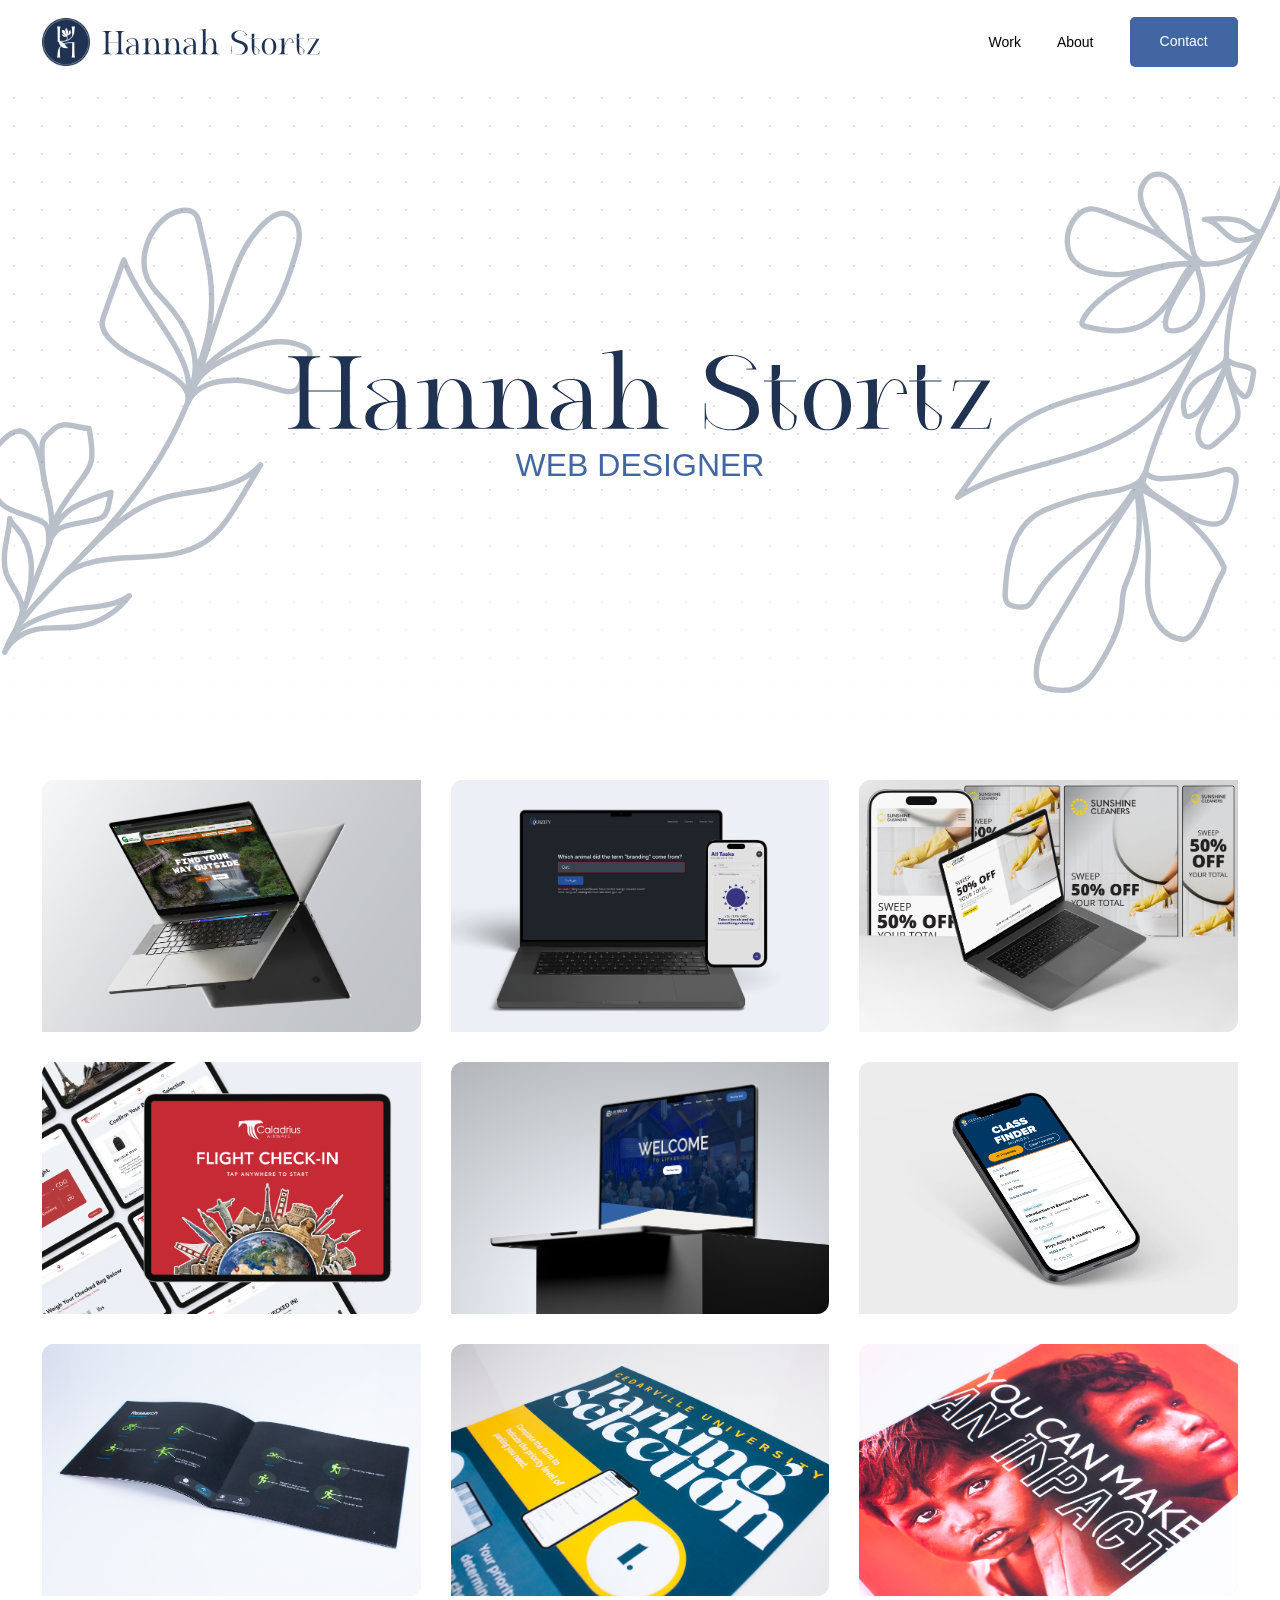
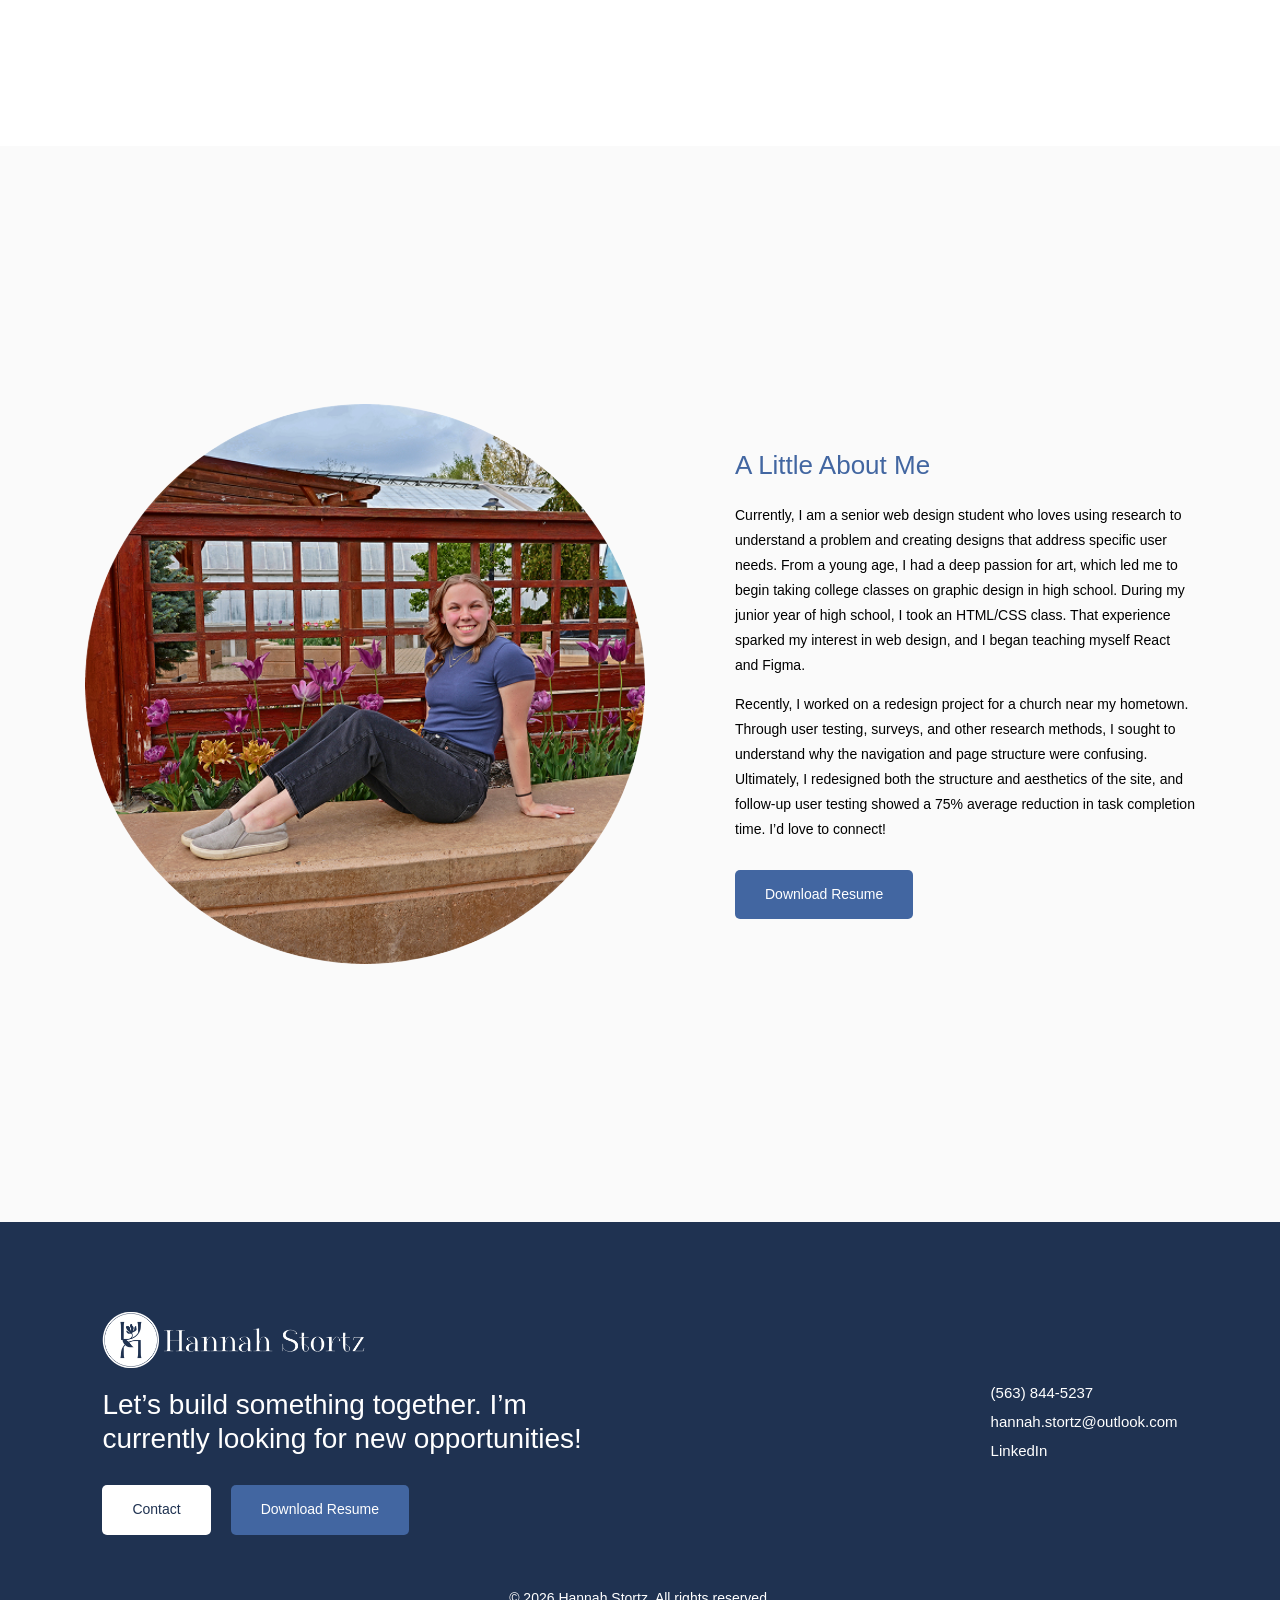
==== commit 9b8a9872: "added Greene County Parks and Trails" ====
--- a/index.html
+++ b/index.html
@@ -30,6 +30,7 @@
 
         <div class="work-menu" id="work-menu" inert>
           <p>Web Design</p>
+          <a href="greene-county-parks-and-trails.html">Greene County Parks &amp; Trails</a>
           <a href="emotional-microinteractions.html">Emotional Microinteractions</a>
           <a href="sunshine-cleaners.html">Sunshine Cleaners</a>
           <a href="flight-check-in.html">Flight Check-In Kiosk</a>
@@ -51,36 +52,87 @@
 
   <main id="home-page">
     <section class="hero">
-      <svg class="flower flower-left" aria-hidden="true" focusable="false" xmlns="http://www.w3.org/2000/svg" viewBox="0 0 637.0391 895.4013">
-  <path d="M70.8693,837.697c17.4945-47.6549,54.8172-84.8262,90.4895-120.9445,67.6977-68.5442,134.0189-140.137,180.3838-224.5857,46.6412-84.9519,71.4188-179.8071,104.2427-270.9927,8.5443-23.7361,17.813-47.5691,32.5704-68.0295,14.7574-20.4604,39.2991-48.769,60.4573-42.5725" fill="none" stroke="#1d334f" stroke-linecap="round" stroke-linejoin="round" stroke-width="9"/>
-  <path d="M539.5554,110.822c14.8465,5.796,19.5719,21.1968,20.0411,33.1935s-3.0547,23.7491-6.5426,35.2372c-12.8398,42.291-26.8549,86.5512-58.7384,117.1588-17.324,16.6307-38.8321,28.0826-58.6578,41.6341-19.8257,13.5515-38.8524,30.3498-47.2373,52.8531" fill="none" stroke="#1d334f" stroke-linecap="round" stroke-linejoin="round" stroke-width="9"/>
-  <path d="M383.3468,401.0909c9.923-26.8792,37.5772-42.3167,63.4974-54.5273,19.0573-8.9776,38.5566-17.5379,59.2504-21.4804,20.6938-3.9426,42.9071-2.9547,61.7286,6.5071,4.371,2.1974,8.9615,5.4821,9.53,10.3412.2793,2.3874-.488,4.7596-1.2451,7.0409-4.3823,13.205-8.7646,26.4101-13.1469,39.6151-1.6874,5.0847-3.5847,10.475-7.8183,13.758-5.9395,4.6059-14.3758,3.564-21.7035,1.8914-27.1643-6.2005-53.5719-18.0229-81.4294-17.471-33.0067.6539-61.9741,7.322-77.431,36.4931" fill="none" stroke="#1d334f" stroke-linecap="round" stroke-linejoin="round" stroke-width="9"/>
-  <path d="M387.1036,375.671c22.536-50.3095,31.7019-106.7714,24.5834-161.4362-2.2743-17.4648-6.1661-34.6728-10.0526-51.8509-2.7307-12.0698-5.4615-24.1395-8.1922-36.2093-1.0841-4.7916-2.2452-9.7513-5.2474-13.6399-5.2981-6.8624-15.0695-8.6548-23.6614-7.4961-15.8844,2.1422-29.6731,12.4017-40.0157,24.6464-21.8566,25.8761-30.3484,64.9323-13.8,94.4862,6.4888,11.5884,16.1938,20.9657,25.2073,30.7203,18.1056,19.5942,34.066,41.6897,43.1403,66.7776,9.0743,25.088,10.7977,53.4765,1.0025,78.2919" fill="none" stroke="#1d334f" stroke-linecap="round" stroke-linejoin="round" stroke-width="9"/>
-  <path d="M375.7988,404.6193c2.1759-23.6213-7.3004-46.7483-18.6555-67.5752-27.8473-51.0762-68.1954-95.4802-88.6773-149.9297-10.7137,29.8905-21.4273,59.7809-32.141,89.6714-1.9945,5.5646-4.0174,11.3069-3.7406,17.2117.3537,7.5477,4.4334,14.4244,9.1681,20.313,26.9354,33.4992,73.8477,42.4146,108.9493,67.2255,13.45,9.5069,27.6797,22.1978,23.8772,41.7231" fill="none" stroke="#1d334f" stroke-linecap="round" stroke-linejoin="round" stroke-width="9"/>
-  <path d="M88.3447,802.1863c14.9644-36.1177,33.3137-82.2636,47.2713-118.7822,4.4866-11.7388,8.942-23.5712,11.2786-35.9191,4.4916-23.7361.9489-48.2984-4.9583-71.7224-3.1451-12.471-6.9762-24.888-7.8073-37.7226-3.8769-59.8754-1.0718-51.5209,16.2079-68.6145,17.2794-17.0932,36.2857-4.1442,60.5513-2.7539,10.4148,58.4321,2.8645,62.4997-16.4157,89.5368-19.3405,27.1217-41.146,53.1472-48.1464,85.7146" fill="none" stroke="#1d334f" stroke-linecap="round" stroke-linejoin="round" stroke-width="9"/>
-  <path d="M145.6982,646.9493c7.1236-18.4529,19.4146-35.8857,35.7589-47.0266,4.8197-3.2852,10.0898-5.8477,15.391-8.2807,16.2958-7.4787,33.0984-13.8531,50.2542-19.0649-1.0735,7.2935-2.414,14.5477-4.0181,21.7432-1.5114,6.7801-3.5374,13.9712-8.8655,18.4283-4.2981,3.5955-10.0472,4.8053-15.5433,5.8977-10.5259,2.0921-21.0518,4.1842-31.5777,6.2764-8.4841,1.6863-17.108,3.4213-24.7443,7.4848-7.6363,4.0635-16.7525,17.3683-18.4992,25.8402" fill="none" stroke="#1d334f" stroke-linecap="round" stroke-linejoin="round" stroke-width="9"/>
-  <path d="M138.2152,561.3765c-4.5243-27.2421-18.3587-136.8045-77.0055-68.0689-13.4436,15.7562-9.613,40.4538-9.0237,61.1574.3182,11.1804,1.9061,22.8902,8.5083,31.9188,4.5755,6.257,11.2161,10.7128,18.1448,14.1883,16.6339,8.3436,35.4253,11.6819,52.0407,20.0624,2.6555,1.3394,5.277,2.8254,7.4408,4.8658,7.1425,6.7354,5.2609,24.9766,5.4261,34.7926" fill="none" stroke="#1d334f" stroke-linecap="round" stroke-linejoin="round" stroke-width="9"/>
-  <path d="M101.6752,769.3785c9.5698-21.9142,13.6501-45.9887,13.4671-69.9006-.1829-23.9119-7.6002-48.2477-23.3699-66.2235-4.713-5.3723-10.2851-10.4142-12.4911-17.2118-.6738,15.4123-4.6114,30.4681-7.1266,45.6886s-3.5536,31.1778,1.4167,45.7822c4.0416,11.8754,11.7789,22.0695,17.8862,33.0268,6.1073,10.9572,10.7024,23.7578,7.6292,35.9199" fill="none" stroke="#1d334f" stroke-linecap="round" stroke-linejoin="round" stroke-width="9"/>
-  <path d="M76.7083,825.4022c6.8677-19.7195,29.2605-34.2323,48.6108-42.0802,12.0628-4.8923,24.1862-9.7741,36.8248-12.8902,38.7579-9.5558,83.1191-2.9931,115.5994-26.1991-19.7567,27.0603-50.5403,45.8136-83.648,50.9583-20.9946,3.2624-42.4767,1.2557-63.5985,3.5546-21.1218,2.2989-47.6649,15.4521-59.2824,38.0225" fill="none" stroke="#1d334f" stroke-linecap="round" stroke-linejoin="round" stroke-width="9"/>
-  <path d="M202.0046,674.8208c38.264-38.264,83.2757-80.4556,138.7197-94.501,26.9642-6.8307,54.927-8.8996,82.0439-15.0961,27.117-6.1966,54.3332-17.2531,72.6041-38.2269-11.0718,18.5778-22.1435,37.1557-33.2153,55.7335-15.8459,26.5886-32.4769,54.0301-58.0305,71.4959-34.4017,23.5134-78.7159,24.973-120.3574,26.5036-41.6415,1.5306-86.3329,5.0784-118.6236,31.416" fill="none" stroke="#1d334f" stroke-linecap="round" stroke-linejoin="round" stroke-width="9"/>
-</svg>
-      <svg class="flower flower-right" aria-hidden="true" focusable="false" xmlns="http://www.w3.org/2000/svg" viewBox="0 0 641.654 955.3959">
-  <path d="M600.8239,39.8643c-61.7918,196.9571-210.5762,360.566-255.5689,562.0257" fill="none" stroke="#1d334f" stroke-linecap="round" stroke-linejoin="round" stroke-width="9"/>
-  <path d="M341.8082,597.2784c-50.2757,69.27-93.8158,149.5021-138.5398,222.4798-16.8029,27.4178-33.7681,57.2101-32.1881,89.3282.3161,6.4253,1.6852,13.3753,6.5589,17.5743,3.3509,2.8871,7.8377,4.0046,12.1639,4.9252,15.3978,3.2764,31.8378,5.1209,46.5685-.4317,19.7288-7.4365,32.3625-26.4052,43.1326-44.5306,15.5738-26.2096,30.367-53.9239,33.8303-84.2141,1.3351-11.6767.9603-23.5929,3.6677-35.0296,2.2916-9.6803,6.7164-18.6944,10.581-27.8609,17.5131-41.5398,17.8923-88.8405,12.0446-133.5402" fill="none" stroke="#1d334f" stroke-linecap="round" stroke-linejoin="round" stroke-width="9"/>
-  <path d="M345.0183,605.1663c6.3624,32.378,12.7486,64.9784,13.0743,97.974.1807,18.3043-1.5085,36.5916-1.2374,54.8948.2711,18.3031,2.6079,36.9275,10.3763,53.5026s21.5773,30.9643,39.1154,36.2077c3.4509,1.0317,7.0792,1.708,10.6526,1.2562,7.1564-.9048,12.9847-6.1303,17.6078-11.6675,22.2573-26.6586,26.9541-63.7974,44.6806-93.661,2.7434-4.6217,5.9213-9.5725,5.257-14.9058-.2735-2.1958.5752.6587-.3596-1.347-26.7587-57.4126-79.5069-97.6868-134.7893-127.5304" fill="none" stroke="#1d334f" stroke-linecap="round" stroke-linejoin="round" stroke-width="9"/>
-  <path d="M351.9671,591.8554c5.1627,8.5012,13.7427,14.2466,22.0503,19.7155,13.7196,9.0315,27.4445,18.0663,41.5445,26.4915,14.28,8.5327,29.4377,16.5965,45.9843,18.3087,8.4119.8705,17.8245-.344,23.5454-6.5722,2.4287-2.6441,3.9722-5.9653,5.3841-9.2662,7.2122-16.8606,11.9946-34.7583,14.1538-52.969.6462-5.4499.9338-11.4292-2.1957-15.9375-3.431-4.9426-10.1237-6.6399-16.1088-6.0241-5.9852.6158-11.5872,3.1068-17.3148,4.9496-11.2623,3.6235-23.1484,4.7659-34.9261,5.8866-18.0282,1.7154-36.0625,3.4313-54.1461,4.4037-8.3078.4467-22.9704-3.4475-26.611-10.9284" fill="none" stroke="#1d334f" stroke-linecap="round" stroke-linejoin="round" stroke-width="9"/>
-  <path d="M351.9671,571.4905c-7.2686,19.8551-25.0913,22.9327-40.4353,27.5628s-31.4911,5.7859-47.23,8.8127c-18.4835,3.5546-36.359,9.6811-54.1629,15.7884-13.9281,4.7777-28.0438,9.6478-40.22,17.9279-19.8874,13.5238-33.0598,35.2766-40.3646,58.1904s-9.2583,47.1516-10.6113,71.1635c-.3318,5.8879-.4599,12.3508,3.1778,16.9924,3.9629,5.0566,11.0199,6.2375,17.4062,6.9373,5.5072.6034,11.344,1.0714,16.3426-1.3176,6.2713-2.9973,9.7059-9.6951,13.1045-15.7583,33.2007-59.2323,98.9245-92.3323,141.9187-144.8895,9.2716-11.3339,17.437-23.521,25.5865-35.6867,4.4902-6.703,11.2663-8.1955,13.7523-15.8709" fill="none" stroke="#1d334f" stroke-linecap="round" stroke-linejoin="round" stroke-width="9"/>
-  <path d="M445.2735,355.1643c-23.0449,43.5362-46.8179,88.024-83.3701,121.0453-43.5905,39.3797-101.2738,58.8044-157.8278,74.6961-56.554,15.8917-114.8641,29.7241-164.7046,60.8177,15.3024-21.1297,30.6048-42.2594,45.9072-63.3891,9.6199-13.2833,19.2873-26.6231,30.7854-38.3184,29.813-30.3244,70.2273-47.8952,110.9095-60.278s82.7323-20.3282,122.5769-35.1872c39.8446-14.8591,83.04-41.3347,106.7857-76.6125" fill="none" stroke="#1d334f" stroke-linecap="round" stroke-linejoin="round" stroke-width="9"/>
-  <path d="M546.0033,170.1502c-9.5283,20.2435-27.5649,36.9749-48.5508,44.7324s-43.9849,8.7967-66.2111,6.231" fill="none" stroke="#1d334f" stroke-linecap="round" stroke-linejoin="round" stroke-width="9"/>
-  <path d="M430.238,225.5099c-6.9748,5.5906-11.3923,13.6826-15.6554,21.5394-16.7731,30.9125-35.9652,63.5279-67.9151,78.229-28.4597,13.0951-61.7628,9.2933-92.1123,1.5253-2.9916-.7657-6.456-2.0257-7.2451-5.0111-.4689-1.7737.198-3.6342.933-5.3151,5.2292-11.9586,14.2824-21.8232,23.8735-30.6756,44.309-40.8963,104.0525-64.6513,164.3461-65.3467" fill="none" stroke="#1d334f" stroke-linecap="round" stroke-linejoin="round" stroke-width="9"/>
-  <path d="M436.4626,224.6608c-14.445,20.3568-32.1357,47.3672-42.5039,70.0732-4.02,8.8038-7.4464,18.1927-7.1725,27.867.0822,2.904.5965,6.0075,2.6053,8.1064,2.0447,2.1364,5.1912,2.7679,8.1425,2.9544,20.6456,1.3048,39.6462-14.6232,46.89-34.0002,7.2438-19.3771,4.6719-41.1678-1.5752-60.8888-1.5285-4.8251-3.2902-9.7192-3.1187-14.7777" fill="none" stroke="#1d334f" stroke-linecap="round" stroke-linejoin="round" stroke-width="9"/>
-  <path d="M429.3511,223.4089c-38.2034-7.2178-76.0442,12.4675-114.7724,15.8913-14.6288,1.2933-29.4632.2336-43.7596-3.1259-13.5752-3.1901-27.1567-8.7915-36.3927-19.2394-15.2376-17.2369-14.8252-44.5722-3.4418-64.5651,6.2847-11.0379,16.543-20.8868,29.1732-22.2323,8.7889-.9363,17.423,2.3206,25.6621,5.5203,15.0507,5.8452,30.1014,11.6903,45.1521,17.5355,21.2913,8.2688,42.8975,16.7113,61.0628,30.5573,16.5751,12.6339,30.2579,29.7191,49.4736,37.7878-29.5487-17.9418-55.7279-41.412-76.7782-68.833-10.2687-13.3765-19.6455-28.6845-19.8998-45.546s11.9577-34.8708,28.8144-35.3485c7.6195-.2159,15.02,3.0892,20.9869,7.8324,17.5853,13.979,22.7391,38.074,26.7475,60.1781,2.7116,14.953,5.4231,29.906,8.1347,44.859,2.7047,14.9153,4.4068,32.1522,23.1403,37.6874" fill="none" stroke="#1d334f" stroke-linecap="round" stroke-linejoin="round" stroke-width="9"/>
-  <path d="M542.4585,174.3183c-11.5799,3.9514-27.1811,11.2042-38.8293,7.4588-10.0783-3.2406-17.5584-11.5055-25.0611-18.9744s-16.3856-14.8272-26.9596-15.3425c16.269-1.1468,32.7148-2.2864,48.8088.3552,7.3095,1.1998,14.6507,3.2492,20.7172,7.4997,8.3236,5.832,14.7063,13.4757,24.8687,13.6146" fill="none" stroke="#1d334f" stroke-linecap="round" stroke-linejoin="round" stroke-width="9"/>
-  <path d="M512.9638,235.9747c-18.126,49.8147-27.5044,111.5105-23.4947,164.3686" fill="none" stroke="#1d334f" stroke-linecap="round" stroke-linejoin="round" stroke-width="9"/>
-  <path d="M489.6015,402.4995c4.6049,15.0507,9.2098,30.1014,13.8147,45.1521,3.3401,10.9167,6.6927,22.6215,3.3925,33.5503-2.9686,9.8307-10.8182,17.2904-18.3851,24.2328-5.4802,5.0279-10.9759,10.0388-16.4871,15.0327-3.6716,3.327-7.6601,6.7972-12.5649,7.4994-6.494.9297-12.9055-3.5679-15.7796-9.465-2.8741-5.8971-2.7852-12.8337-1.5457-19.2757,2.6213-13.6229,9.9324-25.7939,16.4818-38.0234,11.6933-21.8345,21.3026-44.7846,28.6549-68.4367" fill="none" stroke="#1d334f" stroke-linecap="round" stroke-linejoin="round" stroke-width="9"/>
-  <path d="M486.4175,395.0667c-9.7191,22.1155-21.8183,43.1842-36.0213,62.7247-6.0142,8.2743-13.2814,16.8318-23.3289,18.7507-1.9854.3792-4.205.4297-5.8459-.7504-1.4528-1.0448-2.1481-2.8334-2.6533-4.5501-3.9009-13.2548-.6806-27.9941,6.8139-39.6019,7.4945-11.6078,18.9066-20.2959,31.3107-26.3824,10.3431-5.0753,28.887-14.2175,31.7143-25.3864" fill="none" stroke="#1d334f" stroke-linecap="round" stroke-linejoin="round" stroke-width="9"/>
-  <path d="M491.1206,384.8135c-1.4627,21.2513,7.7225,42.9718,23.9884,56.726,1.0259.8675,2.1328,1.7314,3.45,1.9962,3.5374.7111,6.2826-3.0044,7.719-6.3144,4.5127-10.3985,6.1041-21.79,7.6513-33.0194.1745-1.2666.3369-2.6186-.2149-3.772-.3895-.8142-1.0931-1.4305-1.809-1.9802-5.9876-4.5974-16.8062-6.0001-24.1303-7.8288s-15.0231-4.5768-19.368-10.75" fill="none" stroke="#1d334f" stroke-linecap="round" stroke-linejoin="round" stroke-width="9"/>
-</svg>
+      <svg class="flower flower-left" aria-hidden="true" focusable="false" xmlns="http://www.w3.org/2000/svg"
+        viewBox="0 0 637.0391 895.4013">
+        <path
+          d="M70.8693,837.697c17.4945-47.6549,54.8172-84.8262,90.4895-120.9445,67.6977-68.5442,134.0189-140.137,180.3838-224.5857,46.6412-84.9519,71.4188-179.8071,104.2427-270.9927,8.5443-23.7361,17.813-47.5691,32.5704-68.0295,14.7574-20.4604,39.2991-48.769,60.4573-42.5725"
+          fill="none" stroke="#1d334f" stroke-linecap="round" stroke-linejoin="round" stroke-width="9" />
+        <path
+          d="M539.5554,110.822c14.8465,5.796,19.5719,21.1968,20.0411,33.1935s-3.0547,23.7491-6.5426,35.2372c-12.8398,42.291-26.8549,86.5512-58.7384,117.1588-17.324,16.6307-38.8321,28.0826-58.6578,41.6341-19.8257,13.5515-38.8524,30.3498-47.2373,52.8531"
+          fill="none" stroke="#1d334f" stroke-linecap="round" stroke-linejoin="round" stroke-width="9" />
+        <path
+          d="M383.3468,401.0909c9.923-26.8792,37.5772-42.3167,63.4974-54.5273,19.0573-8.9776,38.5566-17.5379,59.2504-21.4804,20.6938-3.9426,42.9071-2.9547,61.7286,6.5071,4.371,2.1974,8.9615,5.4821,9.53,10.3412.2793,2.3874-.488,4.7596-1.2451,7.0409-4.3823,13.205-8.7646,26.4101-13.1469,39.6151-1.6874,5.0847-3.5847,10.475-7.8183,13.758-5.9395,4.6059-14.3758,3.564-21.7035,1.8914-27.1643-6.2005-53.5719-18.0229-81.4294-17.471-33.0067.6539-61.9741,7.322-77.431,36.4931"
+          fill="none" stroke="#1d334f" stroke-linecap="round" stroke-linejoin="round" stroke-width="9" />
+        <path
+          d="M387.1036,375.671c22.536-50.3095,31.7019-106.7714,24.5834-161.4362-2.2743-17.4648-6.1661-34.6728-10.0526-51.8509-2.7307-12.0698-5.4615-24.1395-8.1922-36.2093-1.0841-4.7916-2.2452-9.7513-5.2474-13.6399-5.2981-6.8624-15.0695-8.6548-23.6614-7.4961-15.8844,2.1422-29.6731,12.4017-40.0157,24.6464-21.8566,25.8761-30.3484,64.9323-13.8,94.4862,6.4888,11.5884,16.1938,20.9657,25.2073,30.7203,18.1056,19.5942,34.066,41.6897,43.1403,66.7776,9.0743,25.088,10.7977,53.4765,1.0025,78.2919"
+          fill="none" stroke="#1d334f" stroke-linecap="round" stroke-linejoin="round" stroke-width="9" />
+        <path
+          d="M375.7988,404.6193c2.1759-23.6213-7.3004-46.7483-18.6555-67.5752-27.8473-51.0762-68.1954-95.4802-88.6773-149.9297-10.7137,29.8905-21.4273,59.7809-32.141,89.6714-1.9945,5.5646-4.0174,11.3069-3.7406,17.2117.3537,7.5477,4.4334,14.4244,9.1681,20.313,26.9354,33.4992,73.8477,42.4146,108.9493,67.2255,13.45,9.5069,27.6797,22.1978,23.8772,41.7231"
+          fill="none" stroke="#1d334f" stroke-linecap="round" stroke-linejoin="round" stroke-width="9" />
+        <path
+          d="M88.3447,802.1863c14.9644-36.1177,33.3137-82.2636,47.2713-118.7822,4.4866-11.7388,8.942-23.5712,11.2786-35.9191,4.4916-23.7361.9489-48.2984-4.9583-71.7224-3.1451-12.471-6.9762-24.888-7.8073-37.7226-3.8769-59.8754-1.0718-51.5209,16.2079-68.6145,17.2794-17.0932,36.2857-4.1442,60.5513-2.7539,10.4148,58.4321,2.8645,62.4997-16.4157,89.5368-19.3405,27.1217-41.146,53.1472-48.1464,85.7146"
+          fill="none" stroke="#1d334f" stroke-linecap="round" stroke-linejoin="round" stroke-width="9" />
+        <path
+          d="M145.6982,646.9493c7.1236-18.4529,19.4146-35.8857,35.7589-47.0266,4.8197-3.2852,10.0898-5.8477,15.391-8.2807,16.2958-7.4787,33.0984-13.8531,50.2542-19.0649-1.0735,7.2935-2.414,14.5477-4.0181,21.7432-1.5114,6.7801-3.5374,13.9712-8.8655,18.4283-4.2981,3.5955-10.0472,4.8053-15.5433,5.8977-10.5259,2.0921-21.0518,4.1842-31.5777,6.2764-8.4841,1.6863-17.108,3.4213-24.7443,7.4848-7.6363,4.0635-16.7525,17.3683-18.4992,25.8402"
+          fill="none" stroke="#1d334f" stroke-linecap="round" stroke-linejoin="round" stroke-width="9" />
+        <path
+          d="M138.2152,561.3765c-4.5243-27.2421-18.3587-136.8045-77.0055-68.0689-13.4436,15.7562-9.613,40.4538-9.0237,61.1574.3182,11.1804,1.9061,22.8902,8.5083,31.9188,4.5755,6.257,11.2161,10.7128,18.1448,14.1883,16.6339,8.3436,35.4253,11.6819,52.0407,20.0624,2.6555,1.3394,5.277,2.8254,7.4408,4.8658,7.1425,6.7354,5.2609,24.9766,5.4261,34.7926"
+          fill="none" stroke="#1d334f" stroke-linecap="round" stroke-linejoin="round" stroke-width="9" />
+        <path
+          d="M101.6752,769.3785c9.5698-21.9142,13.6501-45.9887,13.4671-69.9006-.1829-23.9119-7.6002-48.2477-23.3699-66.2235-4.713-5.3723-10.2851-10.4142-12.4911-17.2118-.6738,15.4123-4.6114,30.4681-7.1266,45.6886s-3.5536,31.1778,1.4167,45.7822c4.0416,11.8754,11.7789,22.0695,17.8862,33.0268,6.1073,10.9572,10.7024,23.7578,7.6292,35.9199"
+          fill="none" stroke="#1d334f" stroke-linecap="round" stroke-linejoin="round" stroke-width="9" />
+        <path
+          d="M76.7083,825.4022c6.8677-19.7195,29.2605-34.2323,48.6108-42.0802,12.0628-4.8923,24.1862-9.7741,36.8248-12.8902,38.7579-9.5558,83.1191-2.9931,115.5994-26.1991-19.7567,27.0603-50.5403,45.8136-83.648,50.9583-20.9946,3.2624-42.4767,1.2557-63.5985,3.5546-21.1218,2.2989-47.6649,15.4521-59.2824,38.0225"
+          fill="none" stroke="#1d334f" stroke-linecap="round" stroke-linejoin="round" stroke-width="9" />
+        <path
+          d="M202.0046,674.8208c38.264-38.264,83.2757-80.4556,138.7197-94.501,26.9642-6.8307,54.927-8.8996,82.0439-15.0961,27.117-6.1966,54.3332-17.2531,72.6041-38.2269-11.0718,18.5778-22.1435,37.1557-33.2153,55.7335-15.8459,26.5886-32.4769,54.0301-58.0305,71.4959-34.4017,23.5134-78.7159,24.973-120.3574,26.5036-41.6415,1.5306-86.3329,5.0784-118.6236,31.416"
+          fill="none" stroke="#1d334f" stroke-linecap="round" stroke-linejoin="round" stroke-width="9" />
+      </svg>
+      <svg class="flower flower-right" aria-hidden="true" focusable="false" xmlns="http://www.w3.org/2000/svg"
+        viewBox="0 0 641.654 955.3959">
+        <path d="M600.8239,39.8643c-61.7918,196.9571-210.5762,360.566-255.5689,562.0257" fill="none" stroke="#1d334f"
+          stroke-linecap="round" stroke-linejoin="round" stroke-width="9" />
+        <path
+          d="M341.8082,597.2784c-50.2757,69.27-93.8158,149.5021-138.5398,222.4798-16.8029,27.4178-33.7681,57.2101-32.1881,89.3282.3161,6.4253,1.6852,13.3753,6.5589,17.5743,3.3509,2.8871,7.8377,4.0046,12.1639,4.9252,15.3978,3.2764,31.8378,5.1209,46.5685-.4317,19.7288-7.4365,32.3625-26.4052,43.1326-44.5306,15.5738-26.2096,30.367-53.9239,33.8303-84.2141,1.3351-11.6767.9603-23.5929,3.6677-35.0296,2.2916-9.6803,6.7164-18.6944,10.581-27.8609,17.5131-41.5398,17.8923-88.8405,12.0446-133.5402"
+          fill="none" stroke="#1d334f" stroke-linecap="round" stroke-linejoin="round" stroke-width="9" />
+        <path
+          d="M345.0183,605.1663c6.3624,32.378,12.7486,64.9784,13.0743,97.974.1807,18.3043-1.5085,36.5916-1.2374,54.8948.2711,18.3031,2.6079,36.9275,10.3763,53.5026s21.5773,30.9643,39.1154,36.2077c3.4509,1.0317,7.0792,1.708,10.6526,1.2562,7.1564-.9048,12.9847-6.1303,17.6078-11.6675,22.2573-26.6586,26.9541-63.7974,44.6806-93.661,2.7434-4.6217,5.9213-9.5725,5.257-14.9058-.2735-2.1958.5752.6587-.3596-1.347-26.7587-57.4126-79.5069-97.6868-134.7893-127.5304"
+          fill="none" stroke="#1d334f" stroke-linecap="round" stroke-linejoin="round" stroke-width="9" />
+        <path
+          d="M351.9671,591.8554c5.1627,8.5012,13.7427,14.2466,22.0503,19.7155,13.7196,9.0315,27.4445,18.0663,41.5445,26.4915,14.28,8.5327,29.4377,16.5965,45.9843,18.3087,8.4119.8705,17.8245-.344,23.5454-6.5722,2.4287-2.6441,3.9722-5.9653,5.3841-9.2662,7.2122-16.8606,11.9946-34.7583,14.1538-52.969.6462-5.4499.9338-11.4292-2.1957-15.9375-3.431-4.9426-10.1237-6.6399-16.1088-6.0241-5.9852.6158-11.5872,3.1068-17.3148,4.9496-11.2623,3.6235-23.1484,4.7659-34.9261,5.8866-18.0282,1.7154-36.0625,3.4313-54.1461,4.4037-8.3078.4467-22.9704-3.4475-26.611-10.9284"
+          fill="none" stroke="#1d334f" stroke-linecap="round" stroke-linejoin="round" stroke-width="9" />
+        <path
+          d="M351.9671,571.4905c-7.2686,19.8551-25.0913,22.9327-40.4353,27.5628s-31.4911,5.7859-47.23,8.8127c-18.4835,3.5546-36.359,9.6811-54.1629,15.7884-13.9281,4.7777-28.0438,9.6478-40.22,17.9279-19.8874,13.5238-33.0598,35.2766-40.3646,58.1904s-9.2583,47.1516-10.6113,71.1635c-.3318,5.8879-.4599,12.3508,3.1778,16.9924,3.9629,5.0566,11.0199,6.2375,17.4062,6.9373,5.5072.6034,11.344,1.0714,16.3426-1.3176,6.2713-2.9973,9.7059-9.6951,13.1045-15.7583,33.2007-59.2323,98.9245-92.3323,141.9187-144.8895,9.2716-11.3339,17.437-23.521,25.5865-35.6867,4.4902-6.703,11.2663-8.1955,13.7523-15.8709"
+          fill="none" stroke="#1d334f" stroke-linecap="round" stroke-linejoin="round" stroke-width="9" />
+        <path
+          d="M445.2735,355.1643c-23.0449,43.5362-46.8179,88.024-83.3701,121.0453-43.5905,39.3797-101.2738,58.8044-157.8278,74.6961-56.554,15.8917-114.8641,29.7241-164.7046,60.8177,15.3024-21.1297,30.6048-42.2594,45.9072-63.3891,9.6199-13.2833,19.2873-26.6231,30.7854-38.3184,29.813-30.3244,70.2273-47.8952,110.9095-60.278s82.7323-20.3282,122.5769-35.1872c39.8446-14.8591,83.04-41.3347,106.7857-76.6125"
+          fill="none" stroke="#1d334f" stroke-linecap="round" stroke-linejoin="round" stroke-width="9" />
+        <path d="M546.0033,170.1502c-9.5283,20.2435-27.5649,36.9749-48.5508,44.7324s-43.9849,8.7967-66.2111,6.231"
+          fill="none" stroke="#1d334f" stroke-linecap="round" stroke-linejoin="round" stroke-width="9" />
+        <path
+          d="M430.238,225.5099c-6.9748,5.5906-11.3923,13.6826-15.6554,21.5394-16.7731,30.9125-35.9652,63.5279-67.9151,78.229-28.4597,13.0951-61.7628,9.2933-92.1123,1.5253-2.9916-.7657-6.456-2.0257-7.2451-5.0111-.4689-1.7737.198-3.6342.933-5.3151,5.2292-11.9586,14.2824-21.8232,23.8735-30.6756,44.309-40.8963,104.0525-64.6513,164.3461-65.3467"
+          fill="none" stroke="#1d334f" stroke-linecap="round" stroke-linejoin="round" stroke-width="9" />
+        <path
+          d="M436.4626,224.6608c-14.445,20.3568-32.1357,47.3672-42.5039,70.0732-4.02,8.8038-7.4464,18.1927-7.1725,27.867.0822,2.904.5965,6.0075,2.6053,8.1064,2.0447,2.1364,5.1912,2.7679,8.1425,2.9544,20.6456,1.3048,39.6462-14.6232,46.89-34.0002,7.2438-19.3771,4.6719-41.1678-1.5752-60.8888-1.5285-4.8251-3.2902-9.7192-3.1187-14.7777"
+          fill="none" stroke="#1d334f" stroke-linecap="round" stroke-linejoin="round" stroke-width="9" />
+        <path
+          d="M429.3511,223.4089c-38.2034-7.2178-76.0442,12.4675-114.7724,15.8913-14.6288,1.2933-29.4632.2336-43.7596-3.1259-13.5752-3.1901-27.1567-8.7915-36.3927-19.2394-15.2376-17.2369-14.8252-44.5722-3.4418-64.5651,6.2847-11.0379,16.543-20.8868,29.1732-22.2323,8.7889-.9363,17.423,2.3206,25.6621,5.5203,15.0507,5.8452,30.1014,11.6903,45.1521,17.5355,21.2913,8.2688,42.8975,16.7113,61.0628,30.5573,16.5751,12.6339,30.2579,29.7191,49.4736,37.7878-29.5487-17.9418-55.7279-41.412-76.7782-68.833-10.2687-13.3765-19.6455-28.6845-19.8998-45.546s11.9577-34.8708,28.8144-35.3485c7.6195-.2159,15.02,3.0892,20.9869,7.8324,17.5853,13.979,22.7391,38.074,26.7475,60.1781,2.7116,14.953,5.4231,29.906,8.1347,44.859,2.7047,14.9153,4.4068,32.1522,23.1403,37.6874"
+          fill="none" stroke="#1d334f" stroke-linecap="round" stroke-linejoin="round" stroke-width="9" />
+        <path
+          d="M542.4585,174.3183c-11.5799,3.9514-27.1811,11.2042-38.8293,7.4588-10.0783-3.2406-17.5584-11.5055-25.0611-18.9744s-16.3856-14.8272-26.9596-15.3425c16.269-1.1468,32.7148-2.2864,48.8088.3552,7.3095,1.1998,14.6507,3.2492,20.7172,7.4997,8.3236,5.832,14.7063,13.4757,24.8687,13.6146"
+          fill="none" stroke="#1d334f" stroke-linecap="round" stroke-linejoin="round" stroke-width="9" />
+        <path d="M512.9638,235.9747c-18.126,49.8147-27.5044,111.5105-23.4947,164.3686" fill="none" stroke="#1d334f"
+          stroke-linecap="round" stroke-linejoin="round" stroke-width="9" />
+        <path
+          d="M489.6015,402.4995c4.6049,15.0507,9.2098,30.1014,13.8147,45.1521,3.3401,10.9167,6.6927,22.6215,3.3925,33.5503-2.9686,9.8307-10.8182,17.2904-18.3851,24.2328-5.4802,5.0279-10.9759,10.0388-16.4871,15.0327-3.6716,3.327-7.6601,6.7972-12.5649,7.4994-6.494.9297-12.9055-3.5679-15.7796-9.465-2.8741-5.8971-2.7852-12.8337-1.5457-19.2757,2.6213-13.6229,9.9324-25.7939,16.4818-38.0234,11.6933-21.8345,21.3026-44.7846,28.6549-68.4367"
+          fill="none" stroke="#1d334f" stroke-linecap="round" stroke-linejoin="round" stroke-width="9" />
+        <path
+          d="M486.4175,395.0667c-9.7191,22.1155-21.8183,43.1842-36.0213,62.7247-6.0142,8.2743-13.2814,16.8318-23.3289,18.7507-1.9854.3792-4.205.4297-5.8459-.7504-1.4528-1.0448-2.1481-2.8334-2.6533-4.5501-3.9009-13.2548-.6806-27.9941,6.8139-39.6019,7.4945-11.6078,18.9066-20.2959,31.3107-26.3824,10.3431-5.0753,28.887-14.2175,31.7143-25.3864"
+          fill="none" stroke="#1d334f" stroke-linecap="round" stroke-linejoin="round" stroke-width="9" />
+        <path
+          d="M491.1206,384.8135c-1.4627,21.2513,7.7225,42.9718,23.9884,56.726,1.0259.8675,2.1328,1.7314,3.45,1.9962,3.5374.7111,6.2826-3.0044,7.719-6.3144,4.5127-10.3985,6.1041-21.79,7.6513-33.0194.1745-1.2666.3369-2.6186-.2149-3.772-.3895-.8142-1.0931-1.4305-1.809-1.9802-5.9876-4.5974-16.8062-6.0001-24.1303-7.8288s-15.0231-4.5768-19.368-10.75"
+          fill="none" stroke="#1d334f" stroke-linecap="round" stroke-linejoin="round" stroke-width="9" />
+      </svg>
 
       <div class="hero-title">
         <h1>
@@ -91,6 +143,15 @@
     </section>
 
     <section class="work-grid" id="work" aria-label="Selected work">
+      <a class="project-card" href="greene-county-parks-and-trails.html">
+        <img src="images/greene-county-parks-and-trails-mockup.png" alt="" loading="lazy">
+
+        <span>
+          <strong>Greene County Parks &amp; Trails</strong>
+          <small>Fall 2026</small>
+        </span>
+      </a>
+
       <a class="project-card" href="emotional-microinteractions.html">
         <img src="images/emotional-microinteractions.png" alt="">
         <span>
--- a/styles.css
+++ b/styles.css
@@ -488,7 +488,8 @@
   .parking-row,
   .sj-row,
   .cf-row,
-  .mag-row) {
+  .mag-row,
+  .gcpt-row) {
   display: grid;
   grid-template-columns: repeat(2, minmax(0, 1fr));
   align-items: center;
@@ -505,7 +506,8 @@
   .parking-row,
   .sj-row,
   .cf-row,
-  .mag-row)>* {
+  .mag-row,
+  .gcpt-row)>* {
   min-width: 0;
 }
 
@@ -528,7 +530,8 @@
   .parking-row,
   .sj-row,
   .cf-row,
-  .mag-row) .button {
+  .mag-row,
+  .gcpt-row) .button {
   margin-top: 16px;
 }
 
@@ -1438,7 +1441,8 @@
     .parking-row,
     .sj-row,
     .cf-row,
-    .mag-row) {
+    .mag-row,
+    .gcpt-row) {
     display: flex;
     flex-direction: column;
     align-items: stretch;
@@ -1463,7 +1467,8 @@
     .parking-row,
     .sj-row,
     .cf-row,
-    .mag-row) {
+    .mag-row,
+    .gcpt-row) {
     padding: var(--section-space) var(--page-gutter);
   }
 
@@ -1476,7 +1481,8 @@
     .parking-row,
     .sj-row,
     .cf-row,
-    .mag-row)>* {
+    .mag-row,
+    .gcpt-row)>* {
     order: 0;
     width: 100%;
     min-width: 0;
@@ -1491,7 +1497,8 @@
     .parking-row,
     .sj-row,
     .cf-row,
-    .mag-row)> :is(img,
+    .mag-row,
+    .gcpt-row)> :is(img,
     .interaction-pair,
     .sunshine-mobile,
     .sunshine-sketches,
@@ -1512,7 +1519,8 @@
     .parking-row,
     .sj-row,
     .cf-row,
-    .mag-row)>div:not(.interaction-pair,
+    .mag-row,
+    .gcpt-row)>div:not(.interaction-pair,
     .sunshine-mobile,
     .sunshine-sketches,
     .comparison,
@@ -1969,4 +1977,87 @@
   display: block;
   height: auto;
   opacity: 0.3;
+}
+
+/* -- GREENE COUNTY PARKS & TRAILS --------------------------- */
+
+.gcpt .case-hero {
+  grid-template-columns:
+    minmax(0, 620px)
+    minmax(0, 460px);
+  justify-content: center;
+  gap: clamp(40px, 5vw, 75px);
+}
+
+.gcpt .gcpt-row {
+  gap: clamp(60px, 6vw, 95px);
+  padding-block: 140px;
+}
+
+.gcpt :is(.gcpt-overview, .gcpt-outcome) {
+  grid-template-columns:
+    minmax(0, 440px)
+    minmax(0, 660px);
+}
+
+.gcpt .gcpt-approach {
+  grid-template-columns:
+    minmax(0, 560px)
+    minmax(0, 460px);
+}
+
+.gcpt-visual {
+  min-width: 0;
+}
+
+.gcpt-comparison .comparison-images {
+  --screen-left: 10.4%;
+  --screen-width: 79.2%;
+  --screen-top: 2.5%;
+  --screen-height: 85%;
+}
+
+.gcpt-sketches {
+  display: grid;
+  grid-template-columns: repeat(12, minmax(0, 1fr));
+  align-items: center;
+  padding-bottom: 30px;
+}
+
+.gcpt-sketches > img {
+  grid-row: 1;
+  width: 100%;
+  border: 2px solid #000;
+  border-radius: 6px;
+}
+
+.gcpt-sketches > img:first-child {
+  grid-column: 1 / 10;
+}
+
+.gcpt-sketches > img:last-child {
+  position: relative;
+  z-index: 1;
+  grid-column: 6 / 13;
+  transform: translateY(30px);
+}
+
+.gcpt {
+  max-width: none;
+  margin: 14px 0 0;
+  color: var(--navy);
+  font-size: 12px;
+  line-height: 1.5;
+}
+
+@media (max-width: 900px) {
+  .case-study.gcpt .gcpt-row > :is(
+  .gcpt-visual,
+  .gcpt-sketches
+) {
+  order: -1;
+  width: 100%;
+  max-width: 650px;
+  margin-inline: auto;
+}
 }
